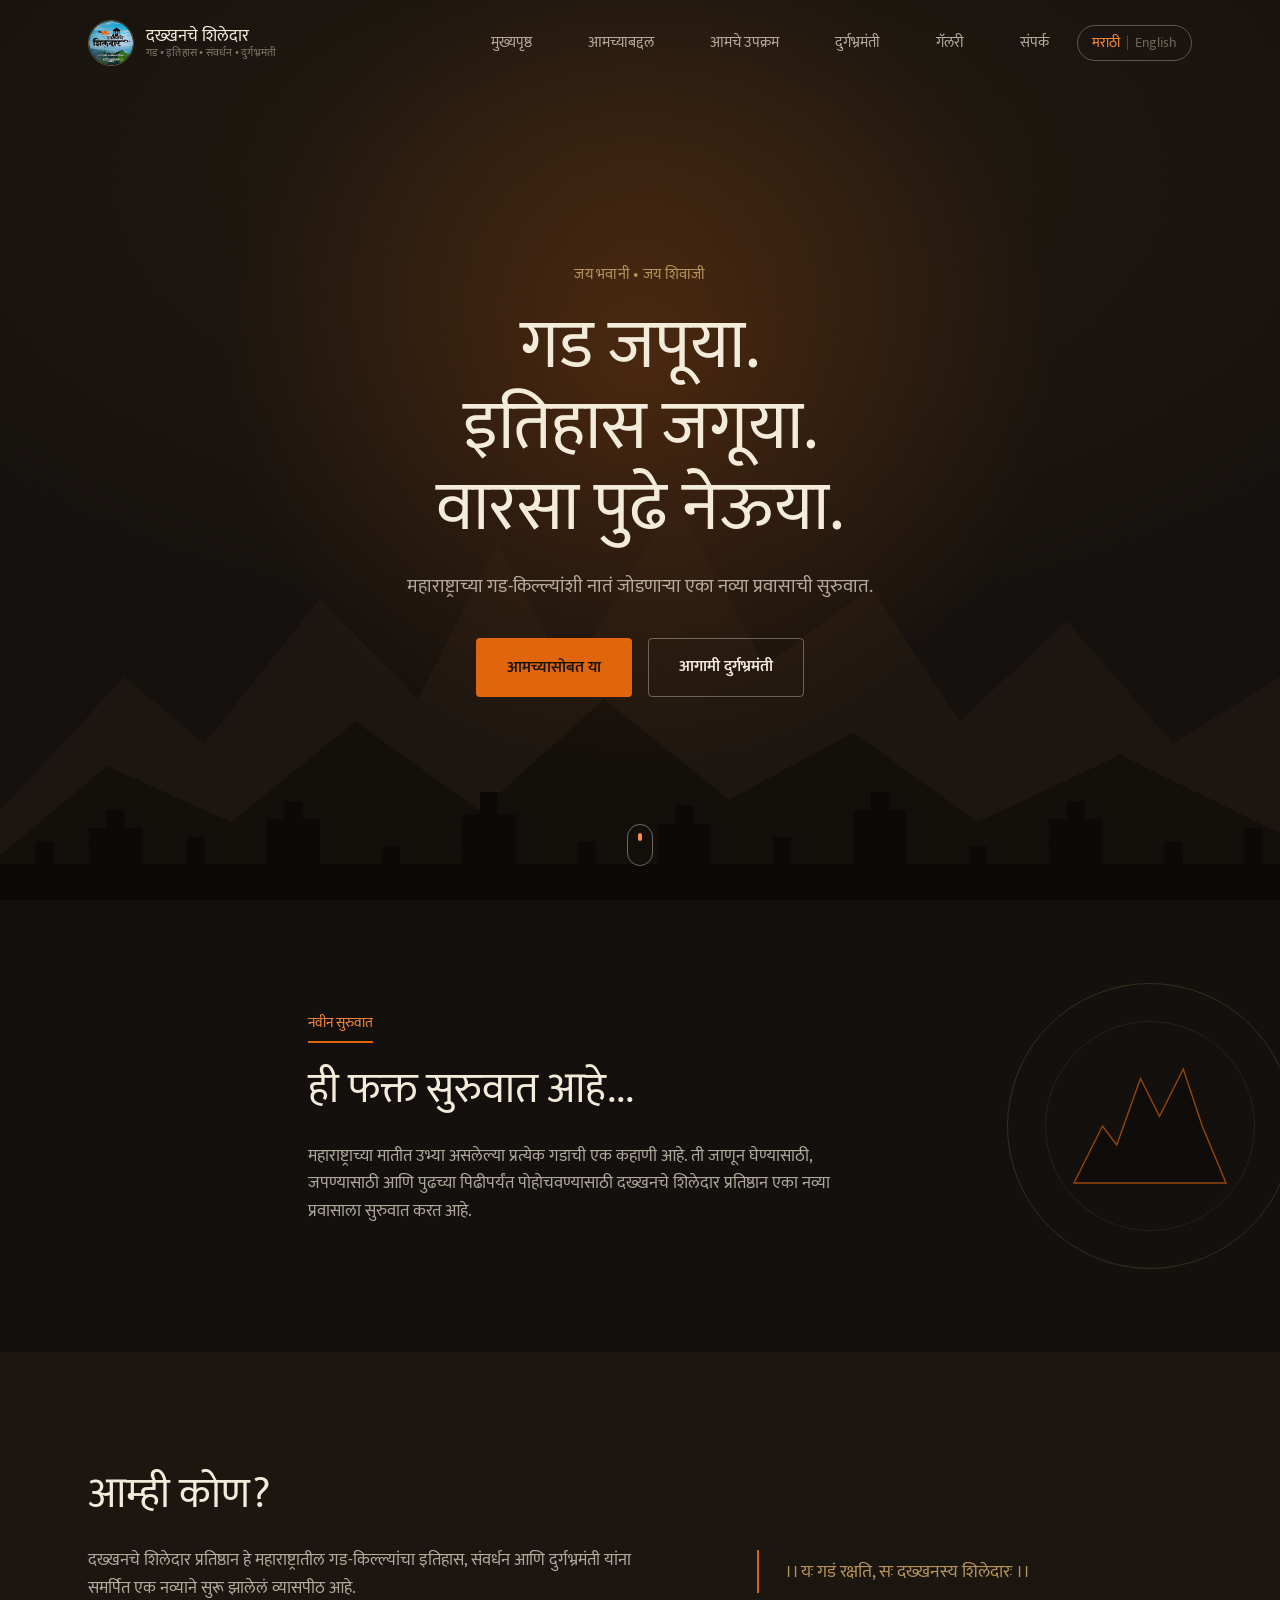
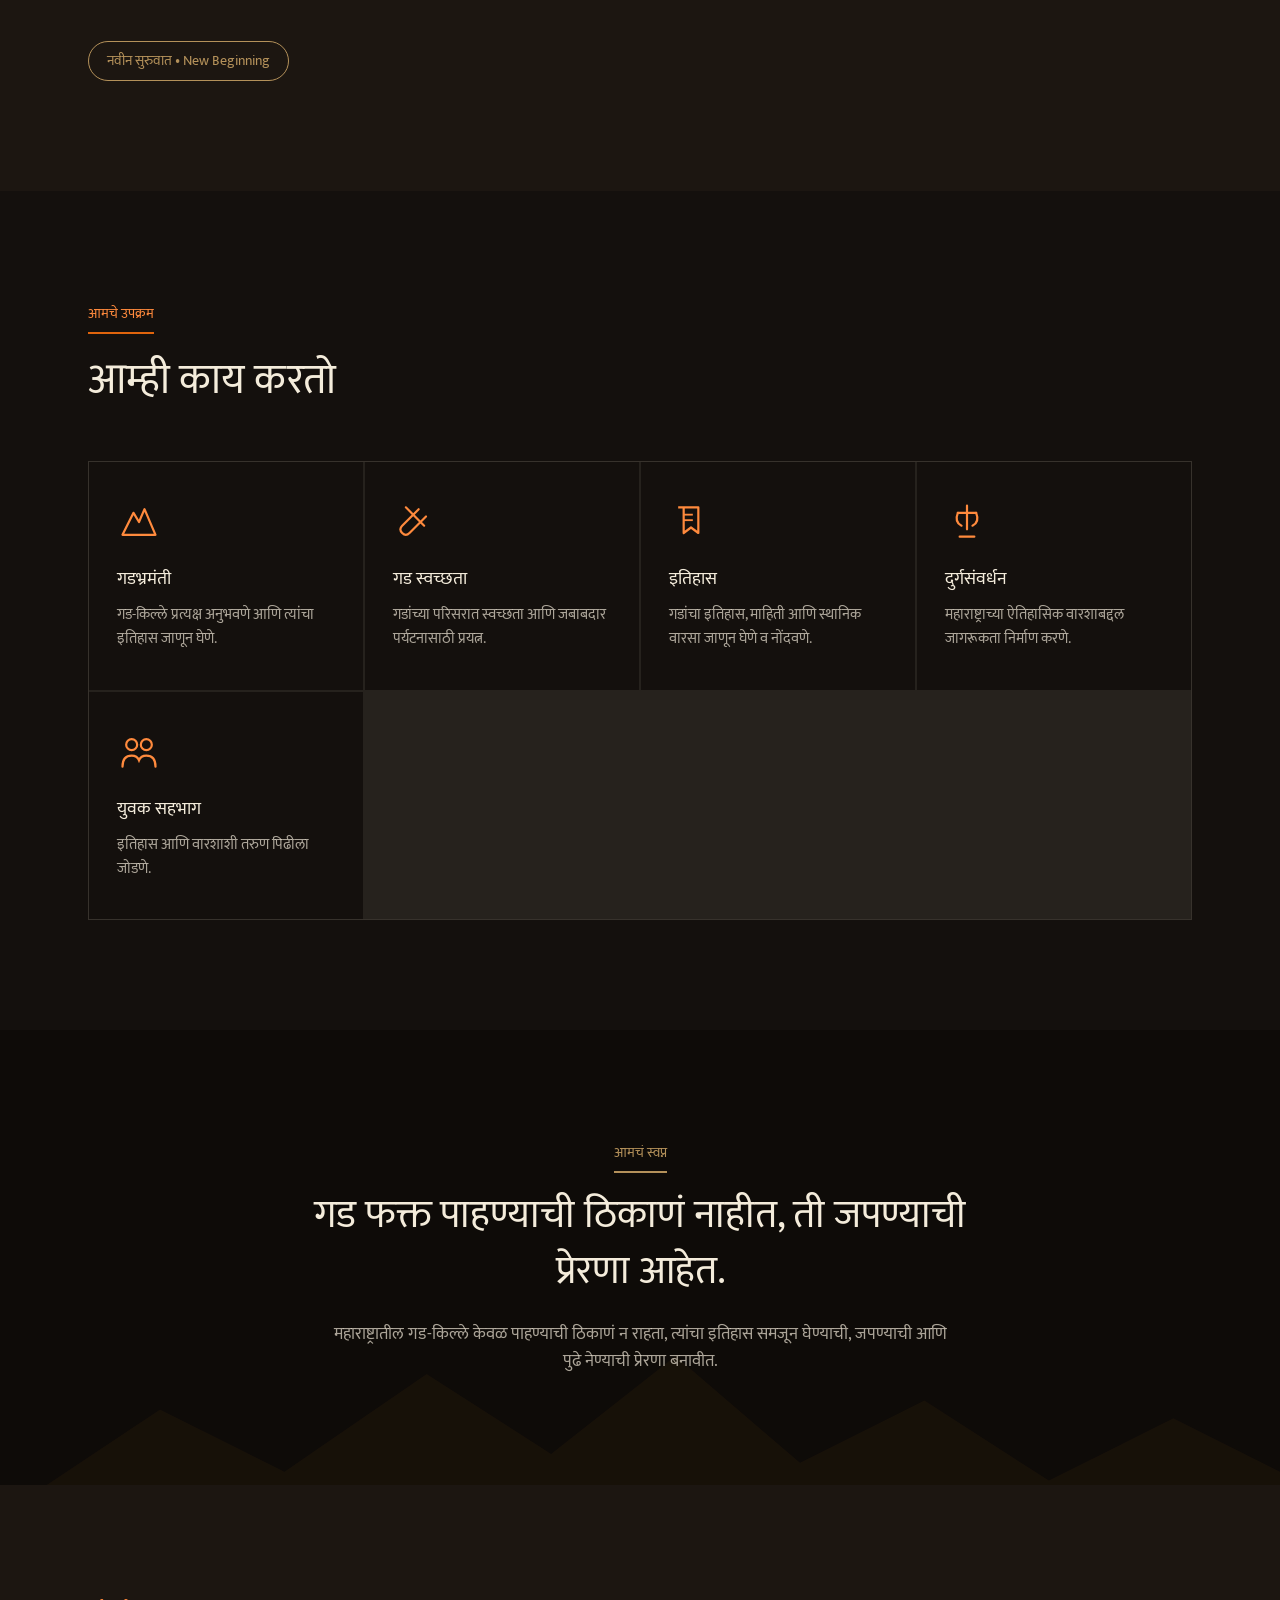
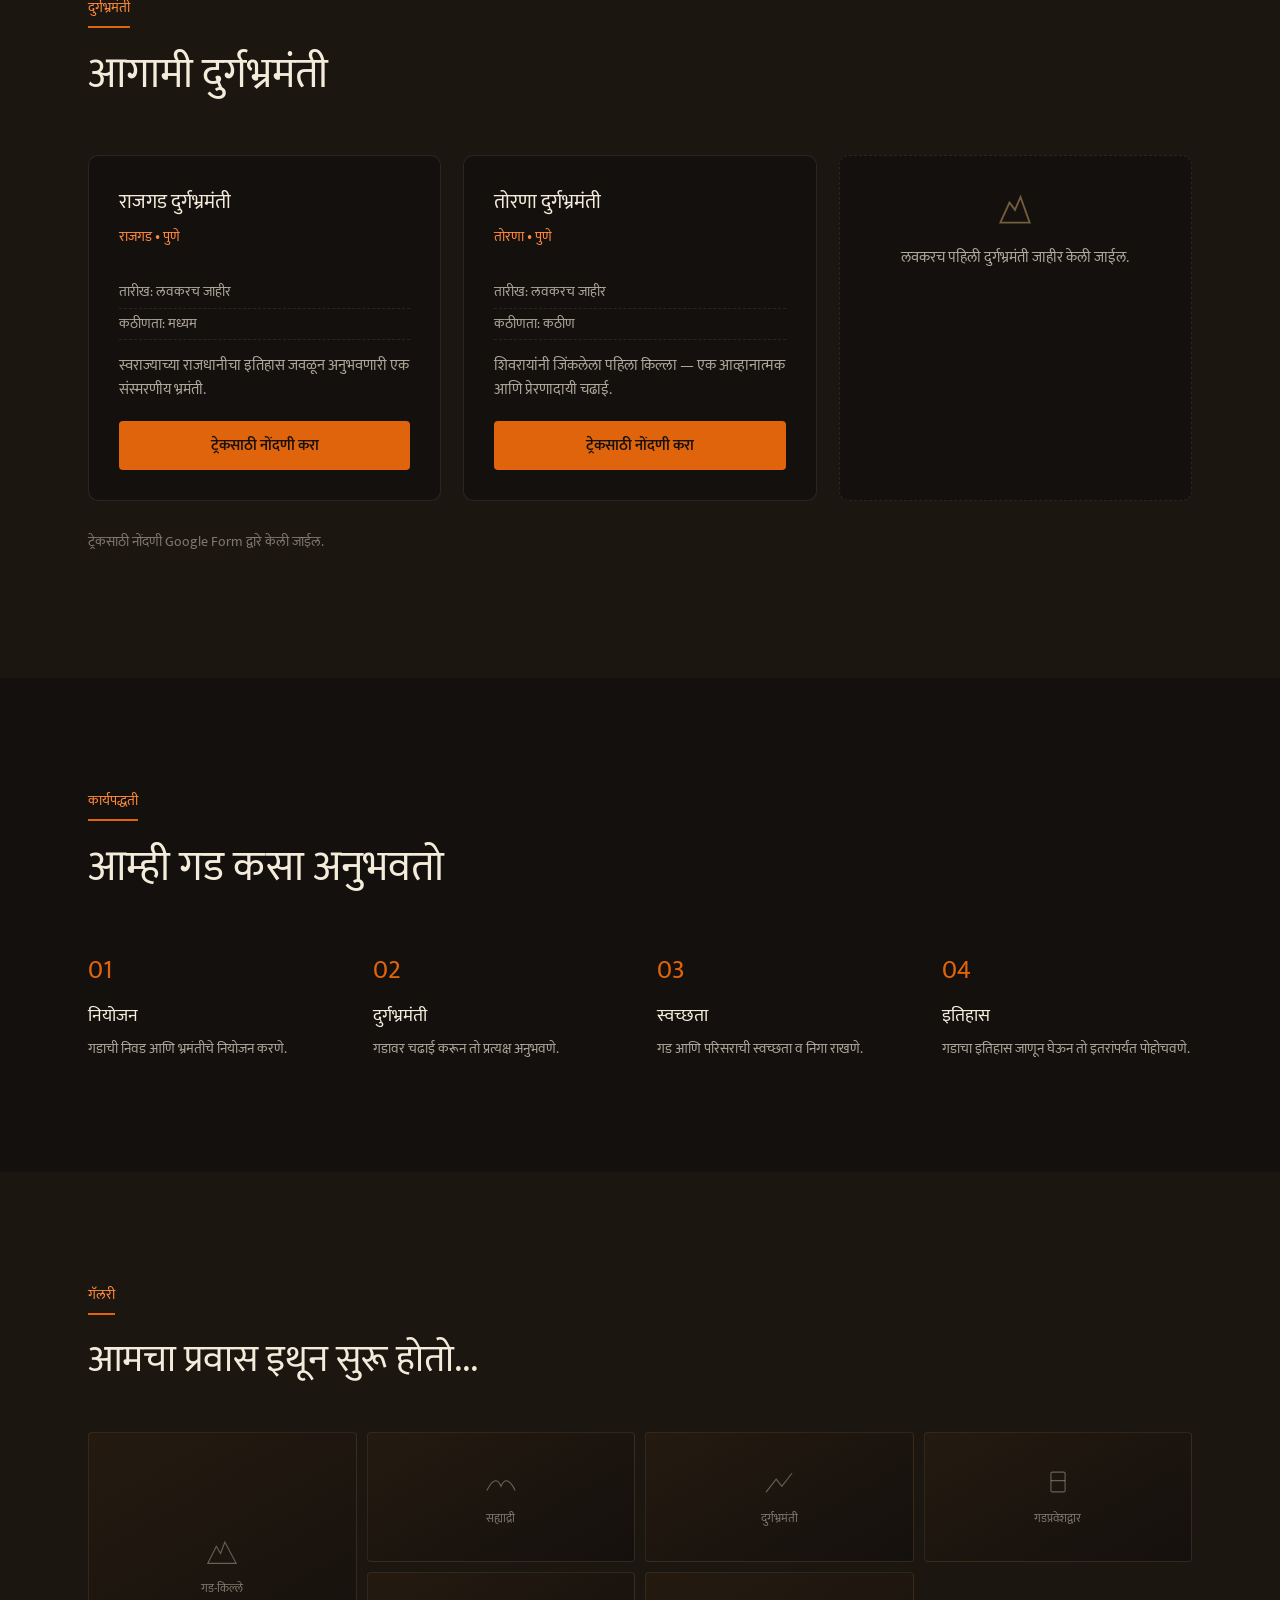
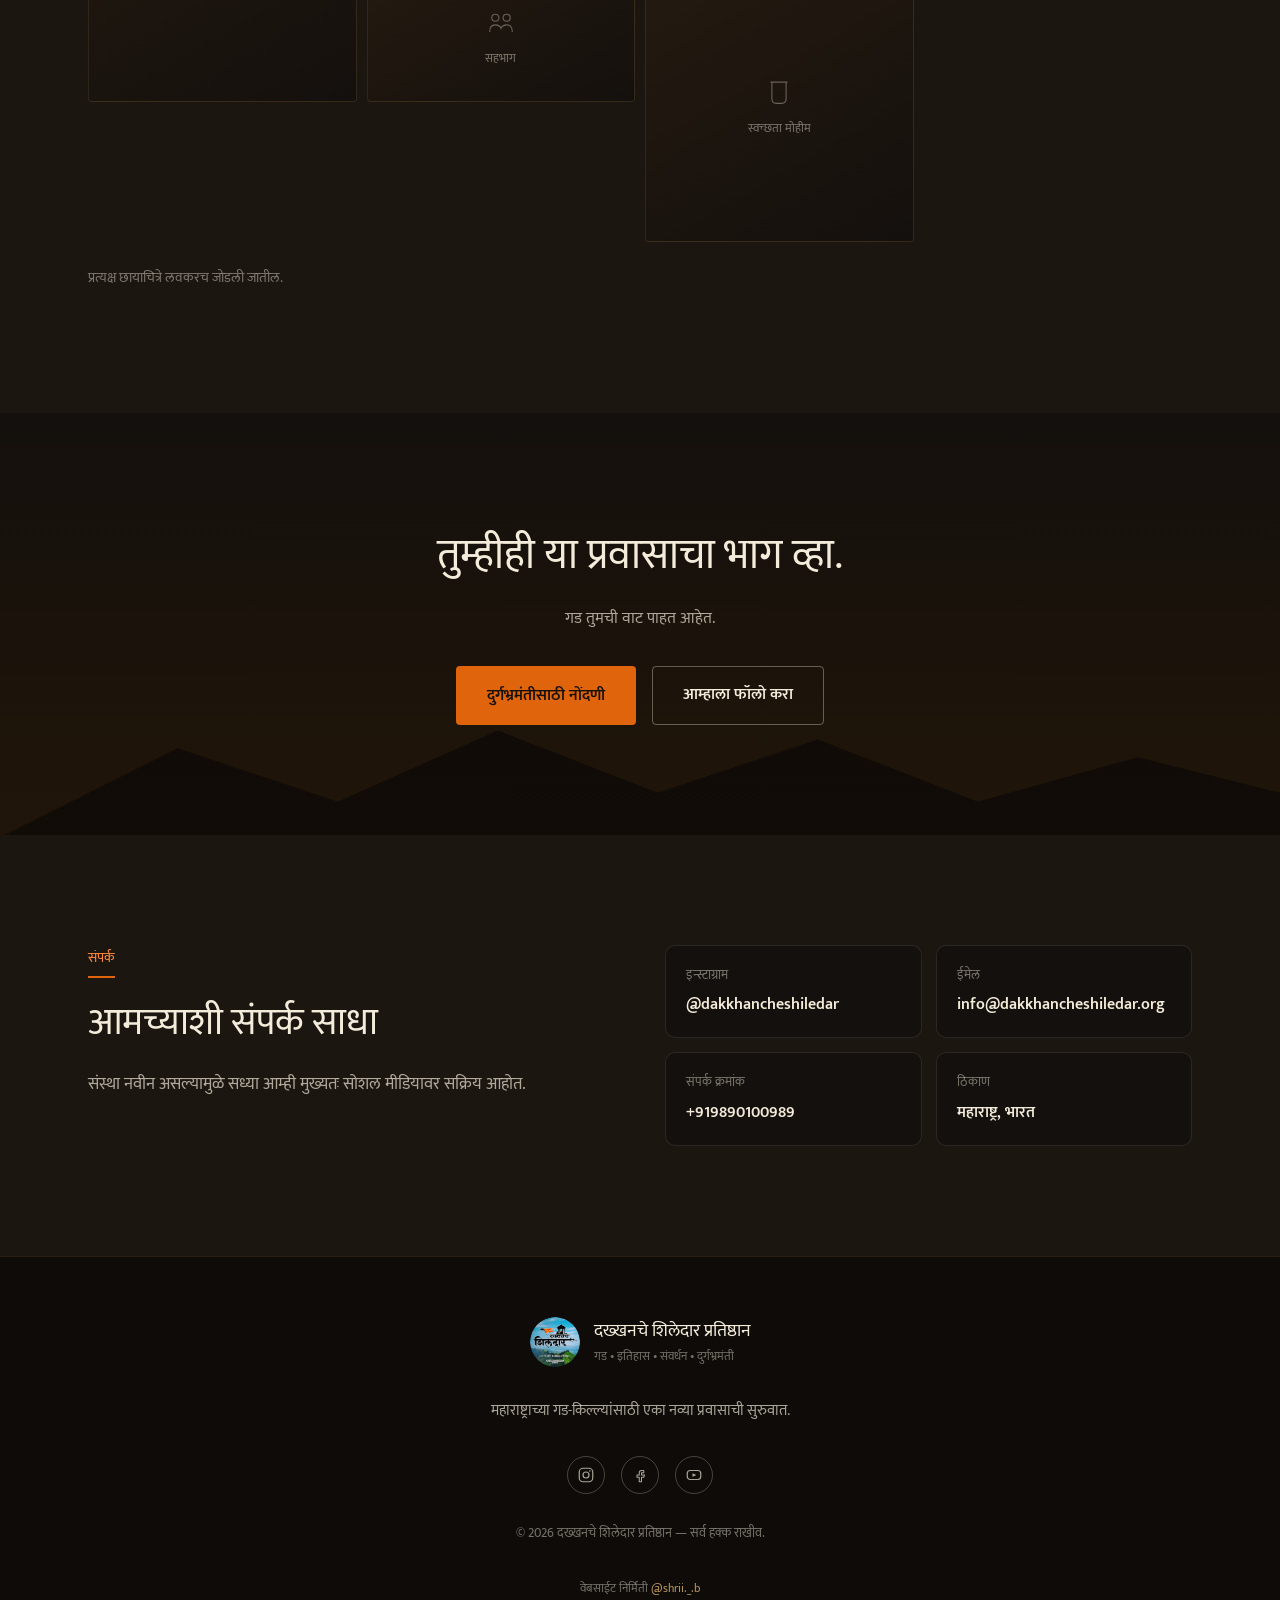
==== index.html @ ec23fc37 "Fix HTML structure and update heading tag" ====
<!DOCTYPE html>
<html lang="mr">
<head>
<meta charset="UTF-8">
<meta name="viewport" content="width=device-width, initial-scale=1.0">
<title>दख्खनचे शिलेदार प्रतिष्ठान | Dakkhanche Shiledar Pratishthaan</title>
<meta name="description" content="दख्खनचे शिलेदार प्रतिष्ठान — महाराष्ट्राच्या गड-किल्ल्यांचा इतिहास, संवर्धन आणि दुर्गभ्रमंतीसाठी काम करणारी नवी सुरुवात.">
<link rel="icon" href="assets/images/logo.jpg">
<link rel="preconnect" href="https://fonts.googleapis.com">
<link rel="preconnect" href="https://fonts.gstatic.com" crossorigin>
<link href="https://fonts.googleapis.com/css2?family=Mukta:wght@400;500;600;700;800&display=swap" rel="stylesheet">
<link rel="stylesheet" href="assets/css/style.css">
</head>
<body>

<!-- ================= NAVBAR ================= -->
<header class="navbar" id="navbar">
  <div class="navbar__inner">
    <a href="#top" class="brand">
      <img src="assets/images/logo.jpg" alt="दख्खनचे शिलेदार प्रतिष्ठान" class="brand__logo">
      <span class="brand__text">
        <span class="brand__name" data-mr="दख्खनचे शिलेदार" data-en="Dakkhanche Shiledar">दख्खनचे शिलेदार</span>
        <span class="brand__tag" data-mr="गड • इतिहास • संवर्धन • दुर्गभ्रमंती" data-en="Forts • History • Conservation • Trekking">गड • इतिहास • संवर्धन • दुर्गभ्रमंती</span>
      </span>
    </a>

    <nav class="nav-links" id="navLinks">
      <a href="#top" data-mr="मुख्यपृष्ठ" data-en="Home">मुख्यपृष्ठ</a>
      <a href="#who-we-are" data-mr="आमच्याबद्दल" data-en="About">आमच्याबद्दल</a>
      <a href="#what-we-do" data-mr="आमचे उपक्रम" data-en="Our Work">आमचे उपक्रम</a>
      <a href="#treks" data-mr="दुर्गभ्रमंती" data-en="Treks">दुर्गभ्रमंती</a>
      <a href="#gallery" data-mr="गॅलरी" data-en="Gallery">गॅलरी</a>
      <a href="#contact" data-mr="संपर्क" data-en="Contact">संपर्क</a>
      <button class="lang-switch" id="langSwitch" aria-label="Switch language">
        <span class="lang-opt is-active" data-lang="mr">मराठी</span>
        <span class="lang-sep">|</span>
        <span class="lang-opt" data-lang="en">English</span>
      </button>
    </nav>

    <button class="hamburger" id="hamburger" aria-label="Menu" aria-expanded="false">
      <span></span><span></span><span></span>
    </button>
  </div>
</header>

<!-- ================= HERO ================= -->
<section class="hero" id="top">
  <div class="hero__art" aria-hidden="true">
    <svg class="hero__mountains" viewBox="0 0 1440 500" preserveAspectRatio="none">
      <path d="M0,420 L140,300 L230,360 L360,230 L470,320 L560,180 L640,300 L760,140 L860,290 L980,220 L1080,340 L1200,250 L1320,360 L1440,300 L1440,500 L0,500 Z" fill="#1c150f"/>
      <path d="M0,460 L120,380 L260,430 L400,340 L540,420 L680,320 L820,410 L960,350 L1100,430 L1260,370 L1440,440 L1440,500 L0,500 Z" fill="#120e0a"/>
    </svg>
    <svg class="hero__fort" viewBox="0 0 1440 160" preserveAspectRatio="none">
      <path d="M0,160 L0,120 L40,120 L40,95 L60,95 L60,120 L100,120 L100,80 L120,80 L120,60 L140,60 L140,80 L160,80 L160,120 L210,120 L210,90 L230,90 L230,120 L300,120 L300,70 L320,70 L320,50 L340,50 L340,70 L360,70 L360,120 L430,120 L430,100 L450,100 L450,120 L520,120 L520,65 L540,65 L540,40 L560,40 L560,65 L580,65 L580,120 L650,120 L650,95 L670,95 L670,120 L740,120 L740,75 L760,75 L760,55 L780,55 L780,75 L800,75 L800,120 L870,120 L870,90 L890,90 L890,120 L960,120 L960,60 L980,60 L980,40 L1000,40 L1000,60 L1020,60 L1020,120 L1090,120 L1090,100 L1110,100 L1110,120 L1180,120 L1180,70 L1200,70 L1200,50 L1220,50 L1220,70 L1240,70 L1240,120 L1310,120 L1310,95 L1330,95 L1330,120 L1400,120 L1400,80 L1420,80 L1420,120 L1440,120 L1440,160 Z" fill="#0b0806"/>
    </svg>
  </div>

  <div class="hero__glow" aria-hidden="true"></div>

  <div class="hero__content">
    <p class="hero__jay" data-mr="जय भवानी • जय शिवाजी" data-en="Jai Bhavani • Jai Shivaji">जय भवानी • जय शिवाजी</p>
    <h1 class="hero__title" data-mr="गड जपूया.<br>इतिहास जगूया.<br>वारसा पुढे नेऊया." data-en="Preserve the forts.<br>Live the history.<br>Carry the legacy forward.">गड जपूया.<br>इतिहास जगूया.<br>वारसा पुढे नेऊया.</h1>
    <p class="hero__subtext" data-mr="महाराष्ट्राच्या गड-किल्ल्यांशी नातं जोडणाऱ्या एका नव्या प्रवासाची सुरुवात." data-en="Beginning a new journey to reconnect with Maharashtra's forts and heritage.">महाराष्ट्राच्या गड-किल्ल्यांशी नातं जोडणाऱ्या एका नव्या प्रवासाची सुरुवात.</p>

    <div class="hero__ctas">
      <button class="btn btn--primary" id="joinBtn" data-mr="आमच्यासोबत या" data-en="Join Us">आमच्यासोबत या</button>
      <a href="#treks" class="btn btn--ghost" data-mr="आगामी दुर्गभ्रमंती" data-en="Upcoming Treks">आगामी दुर्गभ्रमंती</a>
    </div>
  </div>

  <a href="#new-beginning" class="scroll-cue" aria-label="Scroll down">
    <span></span>
  </a>
</section>

<!-- ================= NEW BEGINNING ================= -->
<section class="section beginning" id="new-beginning">
  <div class="beginning__art" aria-hidden="true">
    <svg viewBox="0 0 400 400" width="100%" height="100%">
      <circle cx="200" cy="200" r="150" fill="none" stroke="#B4915A" stroke-width="1" opacity="0.35"/>
      <circle cx="200" cy="200" r="110" fill="none" stroke="#B4915A" stroke-width="1" opacity="0.2"/>
      <path d="M120,260 L150,200 L165,220 L190,150 L210,190 L235,140 L255,200 L280,260 Z" fill="#0f0b08" stroke="#E1650C" stroke-width="1.5" opacity="0.9"/>
    </svg>
  </div>
  <div class="section__inner beginning__grid">
    <div>
      <p class="eyebrow" data-mr="नवीन सुरुवात" data-en="New Beginning">नवीन सुरुवात</p>
      <h2 data-mr="ही फक्त सुरुवात आहे..." data-en="This is only the beginning...">ही फक्त सुरुवात आहे...</h2>
      <p class="lead" data-mr="महाराष्ट्राच्या मातीत उभ्या असलेल्या प्रत्येक गडाची एक कहाणी आहे. ती जाणून घेण्यासाठी, जपण्यासाठी आणि पुढच्या पिढीपर्यंत पोहोचवण्यासाठी दख्खनचे शिलेदार प्रतिष्ठान एका नव्या प्रवासाला सुरुवात करत आहे." data-en="Every fort standing in Maharashtra carries a story. Dakkhanche Shiledar Pratishthaan is beginning a new journey to discover, preserve and carry those stories to the next generation.">महाराष्ट्राच्या मातीत उभ्या असलेल्या प्रत्येक गडाची एक कहाणी आहे. ती जाणून घेण्यासाठी, जपण्यासाठी आणि पुढच्या पिढीपर्यंत पोहोचवण्यासाठी दख्खनचे शिलेदार प्रतिष्ठान एका नव्या प्रवासाला सुरुवात करत आहे.</p>
    </div>
  </div>
</section>

<!-- ================= WHO WE ARE ================= -->
<section class="section who" id="who-we-are">
  <div class="section__inner who__grid">
    <div class="who__text">
      <h2 data-mr="आम्ही कोण?" data-en="Who We Are">आम्ही कोण?</h2>
      <p class="lead" data-mr="दख्खनचे शिलेदार प्रतिष्ठान हे महाराष्ट्रातील गड-किल्ल्यांचा इतिहास, संवर्धन आणि दुर्गभ्रमंती यांना समर्पित एक नव्याने सुरू झालेलं व्यासपीठ आहे." data-en="Dakkhanche Shiledar Pratishthaan is a newly started platform dedicated to the history, conservation and exploration of Maharashtra's forts.">दख्खनचे शिलेदार प्रतिष्ठान हे महाराष्ट्रातील गड-किल्ल्यांचा इतिहास, संवर्धन आणि दुर्गभ्रमंती यांना समर्पित एक नव्याने सुरू झालेलं व्यासपीठ आहे.</p>
      <span class="badge" data-mr="नवीन सुरुवात • New Beginning" data-en="New Beginning">नवीन सुरुवात • New Beginning</span>
    </div>
    <div class="who__quote">
      <p data-mr="।। यः गडं रक्षति, सः दख्खनस्य शिलेदारः ।।" data-en="Whoever protects the fort, is the Shiledar of the Dakkhan.">।। यः गडं रक्षति, सः दख्खनस्य शिलेदारः ।।</p>
    </div>
  </div>
</section>

<!-- ================= WHAT WE DO ================= -->
<section class="section work" id="what-we-do">
  <div class="section__inner">
    <p class="eyebrow" data-mr="आमचे उपक्रम" data-en="What We Do">आमचे उपक्रम</p>
    <h2 data-mr="आम्ही काय करतो" data-en="What we do">आम्ही काय करतो</h2>

    <div class="cards">
      <div class="card">
        <span class="card__icon">
          <svg viewBox="0 0 48 48"><path d="M6 38 L18 14 L24 24 L30 10 L42 38 Z" fill="none" stroke="currentColor" stroke-width="2.4" stroke-linejoin="round"/></svg>
        </span>
        <h3 data-mr="गडभ्रमंती" data-en="Fort Treks">गडभ्रमंती</h3>
        <p data-mr="गड-किल्ले प्रत्यक्ष अनुभवणे आणि त्यांचा इतिहास जाणून घेणे." data-en="Experiencing forts firsthand and learning their history.">गड-किल्ले प्रत्यक्ष अनुभवणे आणि त्यांचा इतिहास जाणून घेणे.</p>
      </div>

      <div class="card">
        <span class="card__icon">
          <svg viewBox="0 0 48 48"><path d="M14 8 L34 28 M28 10 L10 28 Q6 32 10 36 Q14 40 18 36 L36 18" fill="none" stroke="currentColor" stroke-width="2.4" stroke-linecap="round"/></svg>
        </span>
        <h3 data-mr="गड स्वच्छता" data-en="Fort Clean-ups">गड स्वच्छता</h3>
        <p data-mr="गडांच्या परिसरात स्वच्छता आणि जबाबदार पर्यटनासाठी प्रयत्न." data-en="Working towards clean forts and responsible tourism.">गडांच्या परिसरात स्वच्छता आणि जबाबदार पर्यटनासाठी प्रयत्न.</p>
      </div>

      <div class="card">
        <span class="card__icon">
          <svg viewBox="0 0 48 48"><path d="M10 8 H32 V36 L24 30 L16 36 V8" fill="none" stroke="currentColor" stroke-width="2.4" stroke-linejoin="round"/><line x1="16" y1="16" x2="26" y2="16" stroke="currentColor" stroke-width="2"/><line x1="16" y1="22" x2="26" y2="22" stroke="currentColor" stroke-width="2"/></svg>
        </span>
        <h3 data-mr="इतिहास" data-en="History">इतिहास</h3>
        <p data-mr="गडांचा इतिहास, माहिती आणि स्थानिक वारसा जाणून घेणे व नोंदवणे." data-en="Learning and documenting fort history and local heritage.">गडांचा इतिहास, माहिती आणि स्थानिक वारसा जाणून घेणे व नोंदवणे.</p>
      </div>

      <div class="card">
        <span class="card__icon">
          <svg viewBox="0 0 48 48"><path d="M24 6 L24 32 M14 14 L34 14" fill="none" stroke="currentColor" stroke-width="2.4" stroke-linecap="round"/><path d="M14 14 Q10 24 18 28 M34 14 Q38 24 30 28" fill="none" stroke="currentColor" stroke-width="2.4" stroke-linecap="round"/><line x1="16" y1="40" x2="32" y2="40" stroke="currentColor" stroke-width="2.4" stroke-linecap="round"/></svg>
        </span>
        <h3 data-mr="दुर्गसंवर्धन" data-en="Fort Conservation">दुर्गसंवर्धन</h3>
        <p data-mr="महाराष्ट्राच्या ऐतिहासिक वारशाबद्दल जागरूकता निर्माण करणे." data-en="Creating awareness about Maharashtra's historical heritage.">महाराष्ट्राच्या ऐतिहासिक वारशाबद्दल जागरूकता निर्माण करणे.</p>
      </div>

      <div class="card">
        <span class="card__icon">
          <svg viewBox="0 0 48 48"><circle cx="16" cy="16" r="6" fill="none" stroke="currentColor" stroke-width="2.4"/><circle cx="32" cy="16" r="6" fill="none" stroke="currentColor" stroke-width="2.4"/><path d="M6 40 Q6 28 16 28 Q22 28 24 33 Q26 28 32 28 Q42 28 42 40" fill="none" stroke="currentColor" stroke-width="2.4" stroke-linecap="round"/></svg>
        </span>
        <h3 data-mr="युवक सहभाग" data-en="Youth Participation">युवक सहभाग</h3>
        <p data-mr="इतिहास आणि वारशाशी तरुण पिढीला जोडणे." data-en="Connecting the younger generation with history and heritage.">इतिहास आणि वारशाशी तरुण पिढीला जोडणे.</p>
      </div>
    </div>
  </div>
</section>

<!-- ================= VISION ================= -->
<section class="section vision">
  <div class="vision__art" aria-hidden="true">
    <svg viewBox="0 0 1440 300" preserveAspectRatio="none">
      <path d="M0,260 L180,140 L320,210 L480,100 L620,190 L760,80 L900,200 L1040,130 L1180,220 L1320,150 L1440,210 L1440,300 L0,300 Z" fill="#191209"/>
    </svg>
  </div>
  <div class="section__inner">
    <p class="eyebrow eyebrow--light" data-mr="आमचं स्वप्न" data-en="Our Vision">आमचं स्वप्न</p>
    <h2 class="vision__title" data-mr="गड फक्त पाहण्याची ठिकाणं नाहीत, ती जपण्याची प्रेरणा आहेत." data-en="Forts are not just places to see — they are a reason to preserve.">गड फक्त पाहण्याची ठिकाणं नाहीत, ती जपण्याची प्रेरणा आहेत.</h2>
    <p class="vision__text" data-mr="महाराष्ट्रातील गड-किल्ले केवळ पाहण्याची ठिकाणं न राहता, त्यांचा इतिहास समजून घेण्याची, जपण्याची आणि पुढे नेण्याची प्रेरणा बनावीत." data-en="Our vision is to make Maharashtra's forts more than destinations — places where people discover history, understand heritage and feel inspired to preserve it.">महाराष्ट्रातील गड-किल्ले केवळ पाहण्याची ठिकाणं न राहता, त्यांचा इतिहास समजून घेण्याची, जपण्याची आणि पुढे नेण्याची प्रेरणा बनावीत.</p>
  </div>
</section>

<!-- ================= UPCOMING TREKS ================= -->
<section class="section treks" id="treks">
  <div class="section__inner">
    <p class="eyebrow" data-mr="दुर्गभ्रमंती" data-en="Treks">दुर्गभ्रमंती</p>
    <h2 data-mr="आगामी दुर्गभ्रमंती" data-en="Upcoming Treks">आगामी दुर्गभ्रमंती</h2>

    <div class="trek-cards">
      <div class="trek-card">
        <div class="trek-card__top">
          <h3 data-mr="राजगड दुर्गभ्रमंती" data-en="Rajgad Trek">राजगड दुर्गभ्रमंती</h3>
          <span class="trek-card__place" data-mr="राजगड • पुणे" data-en="Rajgad • Pune">राजगड • पुणे</span>
        </div>
        <ul class="trek-card__meta">
          <li><span data-mr="तारीख" data-en="Date">तारीख</span>: <span data-mr="लवकरच जाहीर" data-en="To be announced">लवकरच जाहीर</span></li>
          <li><span data-mr="कठीणता" data-en="Difficulty">कठीणता</span>: <span data-mr="मध्यम" data-en="Moderate">मध्यम</span></li>
        </ul>
        <p data-mr="स्वराज्याच्या राजधानीचा इतिहास जवळून अनुभवणारी एक संस्मरणीय भ्रमंती." data-en="A memorable trek to experience the history of Swarajya's first capital up close.">स्वराज्याच्या राजधानीचा इतिहास जवळून अनुभवणारी एक संस्मरणीय भ्रमंती.</p>
        <button class="btn btn--primary btn--small trek-register" data-mr="ट्रेकसाठी नोंदणी करा" data-en="Register for Trek">ट्रेकसाठी नोंदणी करा</button>
      </div>

      <div class="trek-card">
        <div class="trek-card__top">
          <h3 data-mr="तोरणा दुर्गभ्रमंती" data-en="Torna Trek">तोरणा दुर्गभ्रमंती</h3>
          <span class="trek-card__place" data-mr="तोरणा • पुणे" data-en="Torna • Pune">तोरणा • पुणे</span>
        </div>
        <ul class="trek-card__meta">
          <li><span data-mr="तारीख" data-en="Date">तारीख</span>: <span data-mr="लवकरच जाहीर" data-en="To be announced">लवकरच जाहीर</span></li>
          <li><span data-mr="कठीणता" data-en="Difficulty">कठीणता</span>: <span data-mr="कठीण" data-en="Challenging">कठीण</span></li>
        </ul>
        <p data-mr="शिवरायांनी जिंकलेला पहिला किल्ला — एक आव्हानात्मक आणि प्रेरणादायी चढाई." data-en="The first fort won by Shivaji Maharaj — a challenging and inspiring climb.">शिवरायांनी जिंकलेला पहिला किल्ला — एक आव्हानात्मक आणि प्रेरणादायी चढाई.</p>
        <button class="btn btn--primary btn--small trek-register" data-mr="ट्रेकसाठी नोंदणी करा" data-en="Register for Trek">ट्रेकसाठी नोंदणी करा</button>
      </div>

      <div class="trek-card trek-card--empty">
        <div class="trek-card__empty-icon">
          <svg viewBox="0 0 48 48"><path d="M8 40 L18 18 L24 26 L30 12 L40 40 Z" fill="none" stroke="currentColor" stroke-width="2" opacity="0.6"/></svg>
        </div>
        <p data-mr="लवकरच पहिली दुर्गभ्रमंती जाहीर केली जाईल." data-en="Our first trek will be announced soon.">लवकरच पहिली दुर्गभ्रमंती जाहीर केली जाईल.</p>
      </div>
    </div>

    <p class="treks__note" data-mr="ट्रेकसाठी नोंदणी Google Form द्वारे केली जाईल." data-en="Trek registrations will be completed through Google Forms.">ट्रेकसाठी नोंदणी Google Form द्वारे केली जाईल.</p>
  </div>
</section>

<!-- ================= HOW WE TREK ================= -->
<section class="section how">
  <div class="section__inner">
    <p class="eyebrow" data-mr="कार्यपद्धती" data-en="Our Process">कार्यपद्धती</p>
    <h2 data-mr="आम्ही गड कसा अनुभवतो" data-en="How we trek">आम्ही गड कसा अनुभवतो</h2>

    <div class="steps">
      <div class="step">
        <span class="step__num">01</span>
        <h3 data-mr="नियोजन" data-en="Plan">नियोजन</h3>
        <p data-mr="गडाची निवड आणि भ्रमंतीचे नियोजन करणे." data-en="Choosing the fort and planning the trek.">गडाची निवड आणि भ्रमंतीचे नियोजन करणे.</p>
      </div>
      <div class="step">
        <span class="step__num">02</span>
        <h3 data-mr="दुर्गभ्रमंती" data-en="Trek">दुर्गभ्रमंती</h3>
        <p data-mr="गडावर चढाई करून तो प्रत्यक्ष अनुभवणे." data-en="Trekking up the fort and experiencing it firsthand.">गडावर चढाई करून तो प्रत्यक्ष अनुभवणे.</p>
      </div>
      <div class="step">
        <span class="step__num">03</span>
        <h3 data-mr="स्वच्छता" data-en="Clean">स्वच्छता</h3>
        <p data-mr="गड आणि परिसराची स्वच्छता व निगा राखणे." data-en="Cleaning and caring for the fort and its surroundings.">गड आणि परिसराची स्वच्छता व निगा राखणे.</p>
      </div>
      <div class="step">
        <span class="step__num">04</span>
        <h3 data-mr="इतिहास" data-en="Share">इतिहास</h3>
        <p data-mr="गडाचा इतिहास जाणून घेऊन तो इतरांपर्यंत पोहोचवणे." data-en="Learning the fort's history and sharing it with others.">गडाचा इतिहास जाणून घेऊन तो इतरांपर्यंत पोहोचवणे.</p>
      </div>
    </div>
  </div>
</section>

<!-- ================= GALLERY ================= -->
<section class="section gallery" id="gallery">
  <div class="section__inner">
    <p class="eyebrow" data-mr="गॅलरी" data-en="Gallery">गॅलरी</p>
    <h2 data-mr="आमचा प्रवास इथून सुरू होतो..." data-en="Our journey begins here...">आमचा प्रवास इथून सुरू होतो...</h2>

    <div class="gallery__grid">
      <div class="gallery__item gallery__item--tall">
        <svg viewBox="0 0 48 48"><path d="M4 40 L16 16 L22 26 L28 10 L44 40 Z" fill="none" stroke="currentColor" stroke-width="1.6"/></svg>
        <span data-mr="गड-किल्ले" data-en="Forts">गड-किल्ले</span>
      </div>
      <div class="gallery__item">
        <svg viewBox="0 0 48 48"><path d="M4 36 Q16 12 24 30 Q32 12 44 36" fill="none" stroke="currentColor" stroke-width="1.6"/></svg>
        <span data-mr="सह्याद्री" data-en="Sahyadri">सह्याद्री</span>
      </div>
      <div class="gallery__item">
        <svg viewBox="0 0 48 48"><path d="M6 38 L20 20 L28 30 L42 12" fill="none" stroke="currentColor" stroke-width="1.6" stroke-linecap="round"/></svg>
        <span data-mr="दुर्गभ्रमंती" data-en="Trekking">दुर्गभ्रमंती</span>
      </div>
      <div class="gallery__item">
        <svg viewBox="0 0 48 48"><rect x="14" y="10" width="20" height="28" rx="2" fill="none" stroke="currentColor" stroke-width="1.6"/><path d="M14 22 H34" stroke="currentColor" stroke-width="1.6"/></svg>
        <span data-mr="गडप्रवेशद्वार" data-en="Fort Entrance">गडप्रवेशद्वार</span>
      </div>
      <div class="gallery__item">
        <svg viewBox="0 0 48 48"><circle cx="16" cy="18" r="5" fill="none" stroke="currentColor" stroke-width="1.6"/><circle cx="32" cy="18" r="5" fill="none" stroke="currentColor" stroke-width="1.6"/><path d="M8 38 Q8 28 16 28 Q22 28 24 33 Q26 28 32 28 Q40 28 40 38" fill="none" stroke="currentColor" stroke-width="1.6"/></svg>
        <span data-mr="सहभाग" data-en="Team">सहभाग</span>
      </div>
      <div class="gallery__item gallery__item--tall">
        <svg viewBox="0 0 48 48"><path d="M12 10 L36 10 M14 10 L14 34 Q14 40 20 40 L28 40 Q34 40 34 34 L34 10" fill="none" stroke="currentColor" stroke-width="1.6"/></svg>
        <span data-mr="स्वच्छता मोहीम" data-en="Clean-up Drive">स्वच्छता मोहीम</span>
      </div>
    </div>
    <p class="gallery__note" data-mr="प्रत्यक्ष छायाचित्रे लवकरच जोडली जातील." data-en="Real photographs will be added soon.">प्रत्यक्ष छायाचित्रे लवकरच जोडली जातील.</p>
  </div>
</section>

<!-- ================= JOIN CTA ================= -->
<section class="section join">
  <div class="join__art" aria-hidden="true">
    <svg viewBox="0 0 1440 200" preserveAspectRatio="none">
      <path d="M0,160 L200,60 L380,120 L560,40 L740,110 L920,50 L1100,120 L1280,70 L1440,110 L1440,200 L0,200 Z" fill="#0e0a07"/>
    </svg>
  </div>
  <div class="section__inner join__inner">
    <h2 data-mr="तुम्हीही या प्रवासाचा भाग व्हा." data-en="Be a part of the journey.">तुम्हीही या प्रवासाचा भाग व्हा.</h2>
    <p data-mr="गड तुमची वाट पाहत आहेत." data-en="The forts are waiting for you.">गड तुमची वाट पाहत आहेत.</p>
    <div class="join__ctas">
      <button class="btn btn--primary trek-register" data-mr="दुर्गभ्रमंतीसाठी नोंदणी" data-en="Register for a Trek">दुर्गभ्रमंतीसाठी नोंदणी</button>
      <a href="https://www.instagram.com/dakkhancheshiledar" target="_blank" rel="noopener" class="btn btn--ghost" data-mr="आम्हाला फॉलो करा" data-en="Follow Us">आम्हाला फॉलो करा</a>
    </div>
  </div>
</section>

<!-- ================= CONTACT ================= -->
<section class="section contact" id="contact">
  <div class="section__inner contact__grid">
    <div>
      <p class="eyebrow" data-mr="संपर्क" data-en="Contact">संपर्क</p>
      <h2 data-mr="आमच्याशी संपर्क साधा" data-en="Get in Touch">आमच्याशी संपर्क साधा</h2>
      <p class="lead" data-mr="संस्था नवीन असल्यामुळे सध्या आम्ही मुख्यतः सोशल मीडियावर सक्रिय आहोत." data-en="As we are a newly formed organisation, we are currently most active on social media.">संस्था नवीन असल्यामुळे सध्या आम्ही मुख्यतः सोशल मीडियावर सक्रिय आहोत.</p>
    </div>
    <div class="contact__cards">
      <a href="https://www.instagram.com/dakkhancheshiledar" target="_blank" rel="noopener" class="contact__card">
        <span data-mr="इन्स्टाग्राम" data-en="Instagram">इन्स्टाग्राम</span>
        <strong>@dakkhancheshiledar</strong>
      </a>
      <div class="contact__card">
        <span data-mr="ईमेल" data-en="Email">ईमेल</span>
        <strong>info@dakkhancheshiledar.org</strong>
      </div>
      <div class="contact__card">
        <span data-mr="संपर्क क्रमांक" data-en="Phone">संपर्क क्रमांक</span>
        <strong>+919890100989</strong>
      </div>
      <div class="contact__card">
        <span data-mr="ठिकाण" data-en="Location">ठिकाण</span>
        <strong data-mr="महाराष्ट्र, भारत" data-en="Maharashtra, India">महाराष्ट्र, भारत</strong>
      </div>
    </div>
  </div>
</section>

<!-- ================= FOOTER ================= -->
<footer class="footer">
  <div class="section__inner footer__grid">
    <div class="footer__brand">
      <img src="assets/images/logo.jpg" alt="दख्खनचे शिलेदार प्रतिष्ठान" class="footer__logo">
      <div>
        <p class="footer__name">दख्खनचे शिलेदार प्रतिष्ठान</p>
        <p class="footer__tag" data-mr="गड • इतिहास • संवर्धन • दुर्गभ्रमंती" data-en="Forts • History • Conservation • Trekking">गड • इतिहास • संवर्धन • दुर्गभ्रमंती</p>
      </div>
    </div>

    <p class="footer__line" data-mr="महाराष्ट्राच्या गड-किल्ल्यांसाठी एका नव्या प्रवासाची सुरुवात." data-en="A new journey dedicated to Maharashtra's forts and heritage.">महाराष्ट्राच्या गड-किल्ल्यांसाठी एका नव्या प्रवासाची सुरुवात.</p>

    <div class="footer__social">
      <a href="https://www.instagram.com/dakkhancheshiledar" target="_blank" rel="noopener" aria-label="Instagram">
        <svg viewBox="0 0 24 24"><rect x="3" y="3" width="18" height="18" rx="5" fill="none" stroke="currentColor" stroke-width="1.6"/><circle cx="12" cy="12" r="4" fill="none" stroke="currentColor" stroke-width="1.6"/><circle cx="17.2" cy="6.8" r="1" fill="currentColor"/></svg>
      </a>
      <a href="#" target="_blank" rel="noopener" aria-label="Facebook">
        <svg viewBox="0 0 24 24"><path d="M14 9 H17 V6 H14 Q11 6 11 9 V12 H8 V15 H11 V21 H14 V15 H17 L18 12 H14 Z" fill="none" stroke="currentColor" stroke-width="1.4" stroke-linejoin="round"/></svg>
      </a>
      <a href="#" target="_blank" rel="noopener" aria-label="YouTube">
        <svg viewBox="0 0 24 24"><rect x="3" y="6" width="18" height="12" rx="4" fill="none" stroke="currentColor" stroke-width="1.6"/><path d="M10 9.5 L15 12 L10 14.5 Z" fill="currentColor"/></svg>
      </a>
    </div>

    <p class="footer__copy">© <span id="year">2026</span> दख्खनचे शिलेदार प्रतिष्ठान — <span data-mr="सर्व हक्क राखीव." data-en="All rights reserved.">सर्व हक्क राखीव.</span></p>
    <p class="footer__credit">
      <span data-mr="वेबसाईट निर्मिती" data-en="Website built by">वेबसाईट निर्मिती</span>
      <a href="https://www.instagram.com/shrii._.b" target="_blank" rel="noopener">@shrii._.b</a>
    </p>
  </div>
</footer>

<script src="assets/js/script.js"></script>
</body>
</html>
---- assets/css/style.css ----
/* =========================================================
   दख्खनचे शिलेदार प्रतिष्ठान — style.css
   Design tokens: warm charcoal, bhagwa saffron, antique gold
   ========================================================= */

:root{
  --black:      #14100d;
  --black-2:    #1c1611;
  --black-3:    #0e0b08;
  --cream:      #f4ecdb;
  --cream-dim:  rgba(244,236,219,0.68);
  --cream-dim2: rgba(244,236,219,0.45);
  --saffron:    #e0640c;
  --saffron-2:  #ff8a3d;
  --brown:      #4a3423;
  --gold:       #b4915a;

  --font-display: "Yatra One", "Mukta", serif;
  --font-body: "Mukta", "Yatra One", sans-serif;

  --container: 1160px;
  --radius-s: 4px;
  --radius-m: 10px;
}

*, *::before, *::after{ box-sizing: border-box; }

html{ scroll-behavior: smooth; }

@media (prefers-reduced-motion: reduce){
  html{ scroll-behavior: auto; }
  *, *::before, *::after{ animation-duration: 0.001ms !important; animation-iteration-count: 1 !important; transition-duration: 0.001ms !important; }
}

body{
  margin: 0;
  background: var(--black);
  color: var(--cream);
  font-family: var(--font-body);
  font-weight: 400;
  line-height: 1.6;
  -webkit-font-smoothing: antialiased;
  overflow-x: hidden;
}

/* subtle grain overlay across the whole page */
body::before{
  content:"";
  position: fixed;
  inset: 0;
  z-index: 2000;
  pointer-events: none;
  opacity: 0.05;
  mix-blend-mode: overlay;
  background-image: url("data:image/svg+xml,%3Csvg xmlns='http://www.w3.org/2000/svg' width='120' height='120'%3E%3Cfilter id='n'%3E%3CfeTurbulence type='fractalNoise' baseFrequency='0.9' numOctaves='2' stitchTiles='stitch'/%3E%3C/filter%3E%3Crect width='100%25' height='100%25' filter='url(%23n)'/%3E%3C/svg%3E");
}

img{ max-width: 100%; display: block; }
a{ color: inherit; text-decoration: none; }
button{ font-family: inherit; cursor: pointer; }
ul{ list-style: none; margin: 0; padding: 0; }

h1, h2, h3{
  font-family: var(--font-display);
  font-weight: 400;
  margin: 0;
  color: var(--cream);
}

.section{ position: relative; padding: 110px 0; }
.section__inner{ max-width: var(--container); margin: 0 auto; padding: 0 28px; }

.eyebrow{
  display: inline-block;
  font-size: 0.9rem;
  color: var(--saffron-2);
  margin: 0 0 14px;
  padding-bottom: 6px;
  border-bottom: 2px solid var(--saffron);
}
.eyebrow--light{ color: var(--gold); border-bottom-color: var(--gold); }

.lead{
  color: var(--cream-dim);
  font-size: 1.08rem;
  max-width: 560px;
}

.badge{
  display: inline-block;
  margin-top: 22px;
  padding: 8px 18px;
  border: 1px solid var(--gold);
  border-radius: 999px;
  color: var(--gold);
  font-size: 0.88rem;
}

/* ---------- Buttons ---------- */
.btn{
  display: inline-flex;
  align-items: center;
  justify-content: center;
  padding: 15px 30px;
  border-radius: var(--radius-s);
  font-size: 1rem;
  font-weight: 600;
  border: 1px solid transparent;
  transition: transform 0.25s ease, box-shadow 0.25s ease, background 0.25s ease;
}
.btn--small{ padding: 11px 22px; font-size: 0.92rem; }

.btn--primary{
  background: var(--saffron);
  color: #17110c;
  box-shadow: 0 0 0 rgba(224,100,12,0);
}
.btn--primary:hover{
  background: var(--saffron-2);
  box-shadow: 0 8px 26px rgba(224,100,12,0.35);
  transform: translateY(-2px);
}

.btn--ghost{
  background: transparent;
  color: var(--cream);
  border-color: rgba(244,236,219,0.35);
}
.btn--ghost:hover{
  border-color: var(--gold);
  color: var(--gold);
  transform: translateY(-2px);
}

/* =========================================================
   NAVBAR
   ========================================================= */
.navbar{
  position: fixed;
  top: 0; left: 0; right: 0;
  z-index: 1000;
  padding: 20px 0;
  transition: background 0.4s ease, padding 0.4s ease, backdrop-filter 0.4s ease;
}
.navbar.is-scrolled{
  background: rgba(20,16,13,0.86);
  backdrop-filter: blur(10px);
  padding: 12px 0;
  border-bottom: 1px solid rgba(180,145,90,0.18);
}
.navbar__inner{
  max-width: var(--container);
  margin: 0 auto;
  padding: 0 28px;
  display: flex;
  align-items: center;
  justify-content: space-between;
  gap: 20px;
}

.brand{ display: flex; align-items: center; gap: 12px; }
.brand__logo{
  width: 46px; height: 46px;
  border-radius: 50%;
  object-fit: cover;
  border: 1px solid rgba(180,145,90,0.5);
}
.brand__text{ display: flex; flex-direction: column; line-height: 1.25; }
.brand__name{ font-family: var(--font-display); font-size: 1.05rem; }
.brand__tag{ font-size: 0.68rem; color: var(--cream-dim2); letter-spacing: 0.02em; }

.nav-links{
  display: flex;
  align-items: center;
  gap: 28px;
  font-size: 0.95rem;
}
.nav-links a{
  position: relative;
  padding: 4px 0;
  margin-right: 28px;
  color: var(--cream-dim);
  transition: color 0.2s ease;
}
.nav-links a:last-of-type{ margin-right: 0; }
@media (max-width: 760px){
  .nav-links a{ margin-right: 0; }
}
.nav-links a::after{
  content:"";
  position: absolute;
  left: 0; bottom: -2px;
  width: 0; height: 1px;
  background: var(--saffron);
  transition: width 0.25s ease;
}
.nav-links a:hover{ color: var(--cream); }
.nav-links a:hover::after{ width: 100%; }

.lang-switch{
  display: flex;
  align-items: center;
  gap: 6px;
  background: transparent;
  border: 1px solid rgba(244,236,219,0.3);
  border-radius: 999px;
  padding: 6px 14px;
  color: var(--cream-dim);
  font-size: 0.85rem;
}
.lang-opt{ opacity: 0.55; transition: opacity 0.2s ease, color 0.2s ease; }
.lang-opt.is-active{ opacity: 1; color: var(--saffron-2); }
.lang-sep{ opacity: 0.35; }

.hamburger{
  display: none;
  flex-direction: column;
  justify-content: center;
  gap: 5px;
  width: 30px; height: 26px;
  background: transparent;
  border: none;
}
.hamburger span{
  display: block;
  width: 100%; height: 2px;
  background: var(--cream);
  transition: transform 0.3s ease, opacity 0.3s ease;
}
.hamburger.is-open span:nth-child(1){ transform: translateY(7px) rotate(45deg); }
.hamburger.is-open span:nth-child(2){ opacity: 0; }
.hamburger.is-open span:nth-child(3){ transform: translateY(-7px) rotate(-45deg); }

/* =========================================================
   HERO
   ========================================================= */
.hero{
  position: relative;
  min-height: 100vh;
  min-height: 100svh;
  padding: 120px 0 60px;
  display: flex;
  align-items: center;
  justify-content: center;
  text-align: center;
  overflow: hidden;
  background: radial-gradient(120% 90% at 50% 20%, #241a10 0%, var(--black) 60%);
}
.hero__art{ position: absolute; inset: 0; z-index: 0; }
.hero__mountains{ position: absolute; bottom: 0; left: 0; width: 100%; height: 62%; }
.hero__fort{ position: absolute; bottom: 0; left: 0; width: 100%; height: 16%; }

.hero__glow{
  position: absolute;
  top: -10%;
  left: 50%;
  transform: translateX(-50%);
  width: 900px; height: 900px;
  max-width: 160vw;
  background: radial-gradient(circle, rgba(224,100,12,0.22) 0%, rgba(224,100,12,0) 65%);
  z-index: 0;
}

.hero__content{
  position: relative;
  z-index: 1;
  max-width: 780px;
  padding: 0 24px;
}

.hero__jay{
  margin: 0 0 18px;
  color: var(--gold);
  font-size: 0.95rem;
  letter-spacing: 0.02em;
}

.hero__title{
  font-size: clamp(2.4rem, 6vw, 4.3rem);
  line-height: 1.18;
  margin-bottom: 22px;
}

.hero__subtext{
  color: var(--cream-dim);
  font-size: clamp(1rem, 2vw, 1.2rem);
  max-width: 560px;
  margin: 0 auto 36px;
}

.hero__ctas{
  display: flex;
  flex-wrap: wrap;
  gap: 16px;
  justify-content: center;
}

.scroll-cue{
  position: absolute;
  bottom: 34px;
  left: 50%;
  transform: translateX(-50%);
  z-index: 1;
  width: 26px; height: 42px;
  border: 1.5px solid rgba(244,236,219,0.4);
  border-radius: 20px;
}
.scroll-cue span{
  position: absolute;
  top: 8px; left: 50%;
  width: 4px; height: 8px;
  transform: translateX(-50%);
  background: var(--saffron-2);
  border-radius: 4px;
  animation: scrollDot 1.8s ease infinite;
}
@keyframes scrollDot{
  0%{ opacity: 1; top: 8px; }
  70%{ opacity: 0; top: 22px; }
  100%{ opacity: 0; top: 8px; }
}

/* =========================================================
   NEW BEGINNING
   ========================================================= */
.beginning{ background: var(--black); }
.beginning__grid{ position: relative; z-index: 1; max-width: 720px; }
.beginning__art{
  position: absolute;
  top: 50%; right: -60px;
  transform: translateY(-50%);
  width: 380px; height: 380px;
  opacity: 0.7;
  z-index: 0;
}
.beginning h2{ font-size: clamp(1.8rem, 3.4vw, 2.6rem); margin: 0 0 18px; }

/* =========================================================
   WHO WE ARE
   ========================================================= */
.who{ background: var(--black-2); }
.who__grid{
  display: grid;
  grid-template-columns: 1.4fr 1fr;
  gap: 60px;
  align-items: center;
}
.who h2{ font-size: clamp(1.8rem, 3.4vw, 2.6rem); margin-bottom: 18px; }
.who__quote{
  border-left: 2px solid var(--saffron);
  padding: 6px 0 6px 26px;
}
.who__quote p{
  font-family: var(--font-display);
  font-size: 1.15rem;
  color: var(--gold);
  line-height: 1.7;
  margin: 0;
}

/* =========================================================
   WHAT WE DO
   ========================================================= */
.work h2{ font-size: clamp(1.8rem, 3.4vw, 2.6rem); margin-bottom: 46px; }

.cards{
  display: grid;
  grid-template-columns: repeat(auto-fit, minmax(220px, 1fr));
  gap: 2px;
  background: rgba(244,236,219,0.08);
  border: 1px solid rgba(244,236,219,0.08);
}
.card{
  background: var(--black);
  padding: 38px 28px;
  transition: background 0.3s ease;
}
.card:hover{ background: var(--black-2); }
.card__icon{
  display: inline-flex;
  width: 44px; height: 44px;
  color: var(--saffron-2);
  margin-bottom: 20px;
}
.card__icon svg{ width: 100%; height: 100%; }
.card h3{ font-size: 1.15rem; margin-bottom: 10px; }
.card p{ color: var(--cream-dim); font-size: 0.94rem; margin: 0; }

/* =========================================================
   VISION
   ========================================================= */
.vision{
  background: var(--black-3);
  text-align: center;
  overflow: hidden;
}
.vision__art{ position: absolute; bottom: 0; left: 0; width: 100%; height: 200px; z-index: 0; opacity: 0.9; }
.vision .section__inner{ position: relative; z-index: 1; max-width: 780px; }
.vision__title{
  font-size: clamp(1.7rem, 3.6vw, 2.5rem);
  line-height: 1.4;
  margin: 0 auto 22px;
  color: var(--cream);
}
.vision__text{ color: var(--cream-dim); font-size: 1.05rem; max-width: 620px; margin: 0 auto; }

/* =========================================================
   TREKS
   ========================================================= */
.treks{ background: var(--black-2); }
.treks h2{ font-size: clamp(1.8rem, 3.4vw, 2.6rem); margin-bottom: 46px; }

.trek-cards{
  display: grid;
  grid-template-columns: repeat(auto-fit, minmax(280px, 1fr));
  gap: 22px;
}
.trek-card{
  background: var(--black);
  border: 1px solid rgba(244,236,219,0.1);
  border-radius: var(--radius-m);
  padding: 30px;
  display: flex;
  flex-direction: column;
  transition: border-color 0.3s ease, transform 0.3s ease;
}
.trek-card:hover{ border-color: rgba(224,100,12,0.5); transform: translateY(-4px); }
.trek-card__top{ margin-bottom: 14px; }
.trek-card__top h3{ font-size: 1.25rem; margin-bottom: 6px; }
.trek-card__place{ color: var(--saffron-2); font-size: 0.85rem; }
.trek-card__meta{ margin: 14px 0; font-size: 0.88rem; color: var(--cream-dim); }
.trek-card__meta li{ padding: 4px 0; border-bottom: 1px dashed rgba(244,236,219,0.1); }
.trek-card p{ color: var(--cream-dim); font-size: 0.92rem; flex-grow: 1; margin: 0 0 20px; }

.trek-card--empty{
  align-items: center;
  justify-content: center;
  text-align: center;
  border-style: dashed;
  color: var(--cream-dim2);
}
.trek-card__empty-icon{ width: 44px; height: 44px; margin-bottom: 16px; color: var(--gold); }
.trek-card--empty p{ margin: 0; }

.treks__note{
  margin-top: 30px;
  font-size: 0.88rem;
  color: var(--cream-dim2);
}

/* =========================================================
   HOW WE TREK
   ========================================================= */
.how h2{ font-size: clamp(1.8rem, 3.4vw, 2.6rem); margin-bottom: 50px; }
.steps{
  display: grid;
  grid-template-columns: repeat(auto-fit, minmax(200px, 1fr));
  gap: 34px;
}
.step__num{
  display: block;
  font-family: var(--font-display);
  font-size: 1.6rem;
  color: var(--saffron);
  margin-bottom: 10px;
}
.step h3{ font-size: 1.1rem; margin-bottom: 8px; }
.step p{ color: var(--cream-dim); font-size: 0.9rem; margin: 0; }

/* =========================================================
   GALLERY
   ========================================================= */
.gallery{ background: var(--black-2); }
.gallery h2{ font-size: clamp(1.8rem, 3.4vw, 2.4rem); margin-bottom: 42px; }

.gallery__grid{
  display: grid;
  grid-template-columns: repeat(4, 1fr);
  grid-auto-rows: 130px;
  gap: 10px;
}
.gallery__item{
  position: relative;
  background: linear-gradient(150deg, #241a10, #14100d);
  border: 1px solid rgba(180,145,90,0.16);
  border-radius: var(--radius-s);
  display: flex;
  flex-direction: column;
  align-items: center;
  justify-content: center;
  gap: 10px;
  color: rgba(244,236,219,0.35);
  overflow: hidden;
  transition: transform 0.3s ease, color 0.3s ease, border-color 0.3s ease;
}
.gallery__item svg{ width: 34px; height: 34px; }
.gallery__item span{ font-size: 0.78rem; color: var(--cream-dim2); }
.gallery__item:hover{ transform: scale(1.03); color: var(--saffron-2); border-color: var(--saffron); }
.gallery__item--tall{ grid-row: span 2; }

.gallery__note{ margin-top: 26px; font-size: 0.85rem; color: var(--cream-dim2); }

/* =========================================================
   JOIN CTA
   ========================================================= */
.join{
  position: relative;
  background: linear-gradient(180deg, var(--black) 0%, #201509 100%);
  text-align: center;
  overflow: hidden;
}
.join__art{ position: absolute; bottom: 0; left: 0; width: 100%; height: 140px; opacity: 0.8; }
.join__inner{ position: relative; z-index: 1; max-width: 640px; }
.join h2{ font-size: clamp(1.8rem, 3.6vw, 2.6rem); margin-bottom: 14px; }
.join p{ color: var(--cream-dim); margin-bottom: 34px; }
.join__ctas{ display: flex; flex-wrap: wrap; gap: 16px; justify-content: center; }

/* =========================================================
   CONTACT
   ========================================================= */
.contact{ background: var(--black-2); }
.contact__grid{
  display: grid;
  grid-template-columns: 1fr 1fr;
  gap: 50px;
}
.contact h2{ font-size: clamp(1.8rem, 3.2vw, 2.4rem); margin-bottom: 16px; }
.contact__cards{
  display: grid;
  grid-template-columns: 1fr 1fr;
  gap: 14px;
}
.contact__card{
  background: var(--black);
  border: 1px solid rgba(244,236,219,0.1);
  border-radius: var(--radius-m);
  padding: 20px;
  display: flex;
  flex-direction: column;
  gap: 6px;
  transition: border-color 0.25s ease, transform 0.25s ease;
}
a.contact__card:hover{ border-color: var(--saffron); transform: translateY(-3px); }
.contact__card span{ font-size: 0.8rem; color: var(--cream-dim2); }
.contact__card strong{ font-size: 0.98rem; font-weight: 600; }

/* =========================================================
   FOOTER
   ========================================================= */
.footer{
  background: var(--black-3);
  border-top: 1px solid rgba(180,145,90,0.15);
  padding: 60px 0 30px;
}
.footer__grid{
  display: flex;
  flex-direction: column;
  align-items: center;
  text-align: center;
  gap: 18px;
}
.footer__brand{ display: flex; align-items: center; gap: 14px; }
.footer__logo{ width: 50px; height: 50px; border-radius: 50%; object-fit: cover; }
.footer__name{ font-family: var(--font-display); font-size: 1.1rem; margin: 0; text-align: left; }
.footer__tag{ font-size: 0.75rem; color: var(--cream-dim2); margin: 2px 0 0; text-align: left; }
.footer__line{ color: var(--cream-dim); font-size: 0.92rem; max-width: 460px; }
.footer__social{ display: flex; gap: 16px; }
.footer__social a{
  width: 38px; height: 38px;
  border: 1px solid rgba(244,236,219,0.25);
  border-radius: 50%;
  display: flex;
  align-items: center;
  justify-content: center;
  color: var(--cream-dim);
  transition: border-color 0.25s ease, color 0.25s ease;
}
.footer__social a svg{ width: 18px; height: 18px; }
.footer__social a:hover{ border-color: var(--saffron); color: var(--saffron-2); }
.footer__copy{ font-size: 0.8rem; color: var(--cream-dim2); margin-top: 12px; }
.footer__credit{ font-size: 0.78rem; color: var(--cream-dim2); margin: 4px 0 0; }
.footer__credit a{ color: var(--gold); transition: color 0.2s ease; }
.footer__credit a:hover{ color: var(--saffron-2); }

/* =========================================================
   SCROLL REVEAL
   ========================================================= */
[data-reveal]{
  opacity: 0;
  transform: translateY(26px);
  transition: opacity 0.7s ease, transform 0.7s ease;
}
[data-reveal].is-visible{ opacity: 1; transform: translateY(0); }

/* =========================================================
   FOCUS STATES (accessibility)
   ========================================================= */
a:focus-visible, button:focus-visible{
  outline: 2px solid var(--saffron-2);
  outline-offset: 3px;
}

/* =========================================================
   RESPONSIVE
   ========================================================= */
@media (max-width: 980px){
  .who__grid, .contact__grid{ grid-template-columns: 1fr; gap: 34px; }
  .beginning__art{ display: none; }
  .gallery__grid{ grid-template-columns: repeat(3, 1fr); }
}

@media (max-width: 760px){
  .section{ padding: 80px 0; }

  .nav-links{
    position: fixed;
    top: 0; right: 0;
    height: 100svh;
    width: min(78vw, 320px);
    background: rgba(18,14,10,0.98);
    backdrop-filter: blur(12px);
    flex-direction: column;
    align-items: flex-start;
    justify-content: center;
    gap: 26px;
    padding: 40px;
    transform: translateX(100%);
    transition: transform 0.35s ease;
    border-left: 1px solid rgba(180,145,90,0.2);
  }
  .nav-links.is-open{ transform: translateX(0); }
  .lang-switch{ margin-top: 10px; }

  .hamburger{ display: flex; }

  .gallery__grid{ grid-template-columns: repeat(2, 1fr); }
  .contact__cards{ grid-template-columns: 1fr; }
}

@media (max-width: 480px){
  .brand__tag{ display: none; }
  .hero__ctas, .join__ctas{ flex-direction: column; width: 100%; }
  .hero__ctas .btn, .join__ctas .btn{ width: 100%; }
}
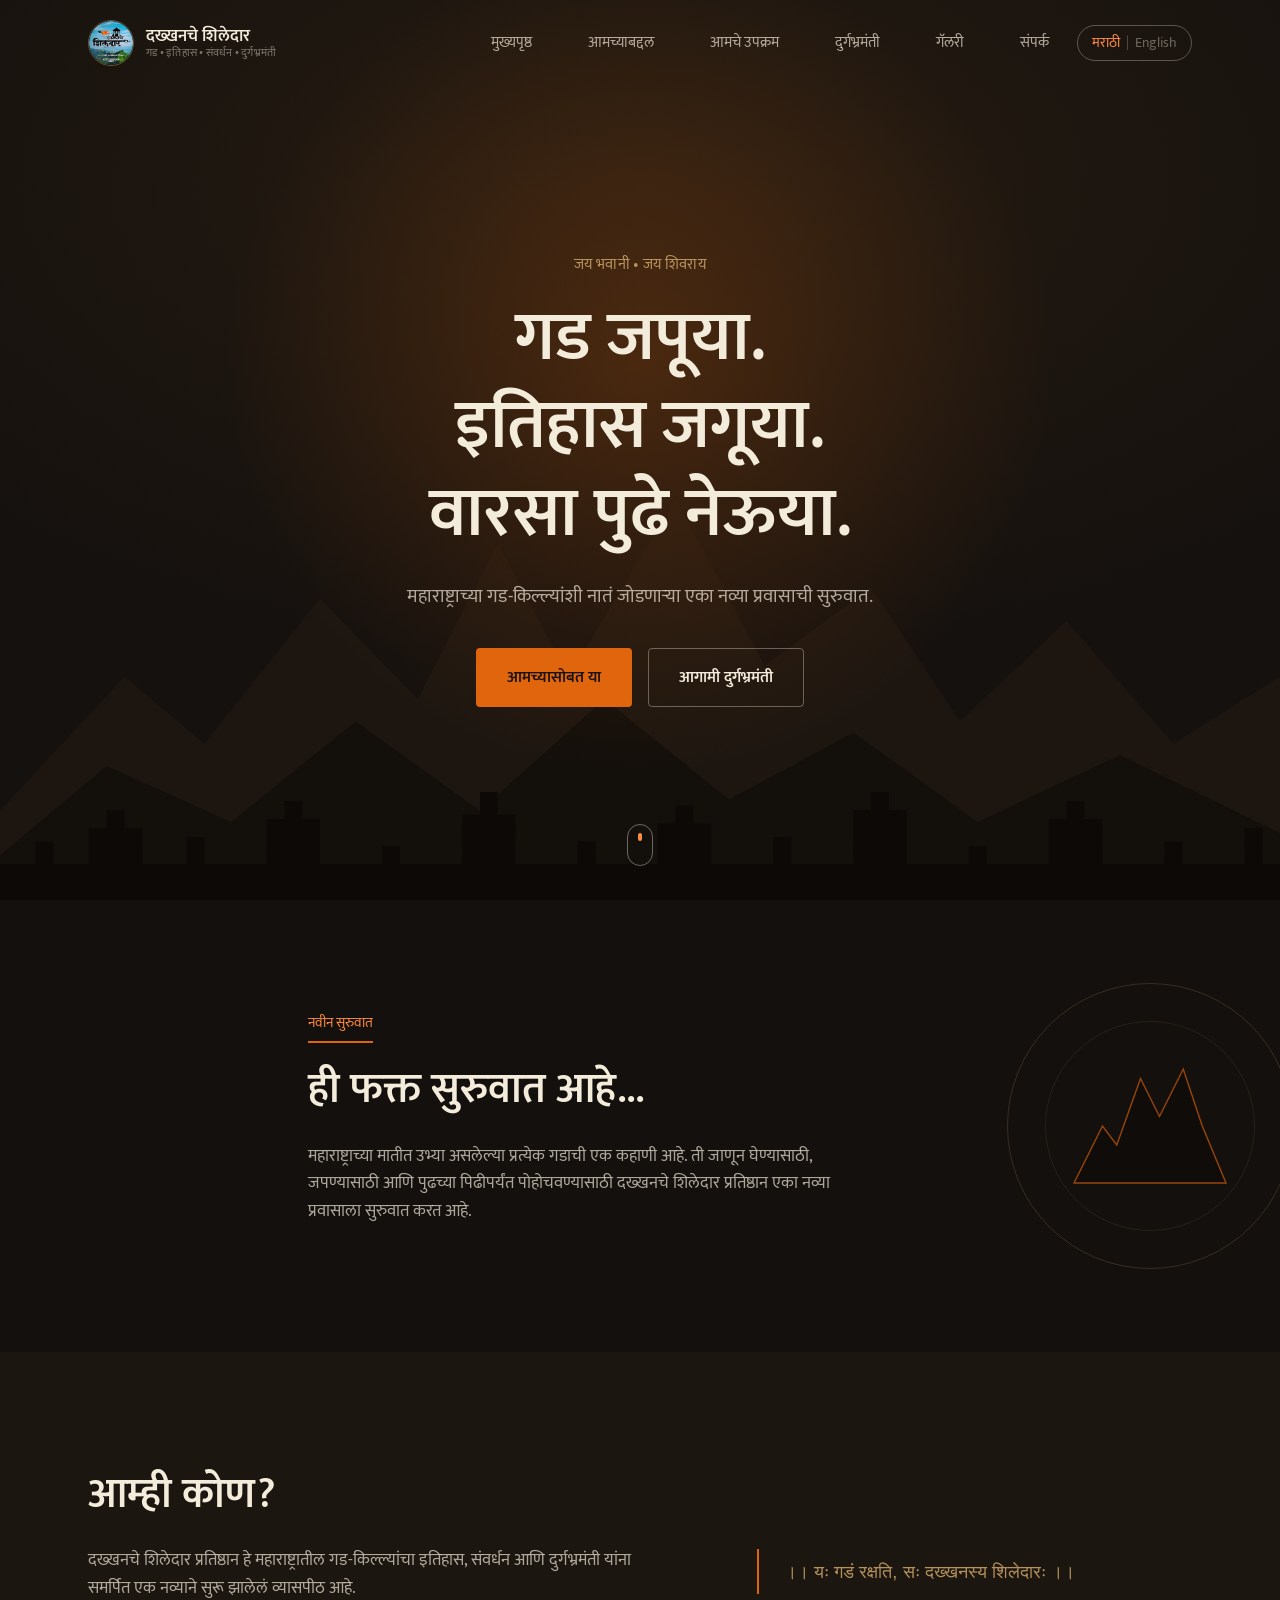
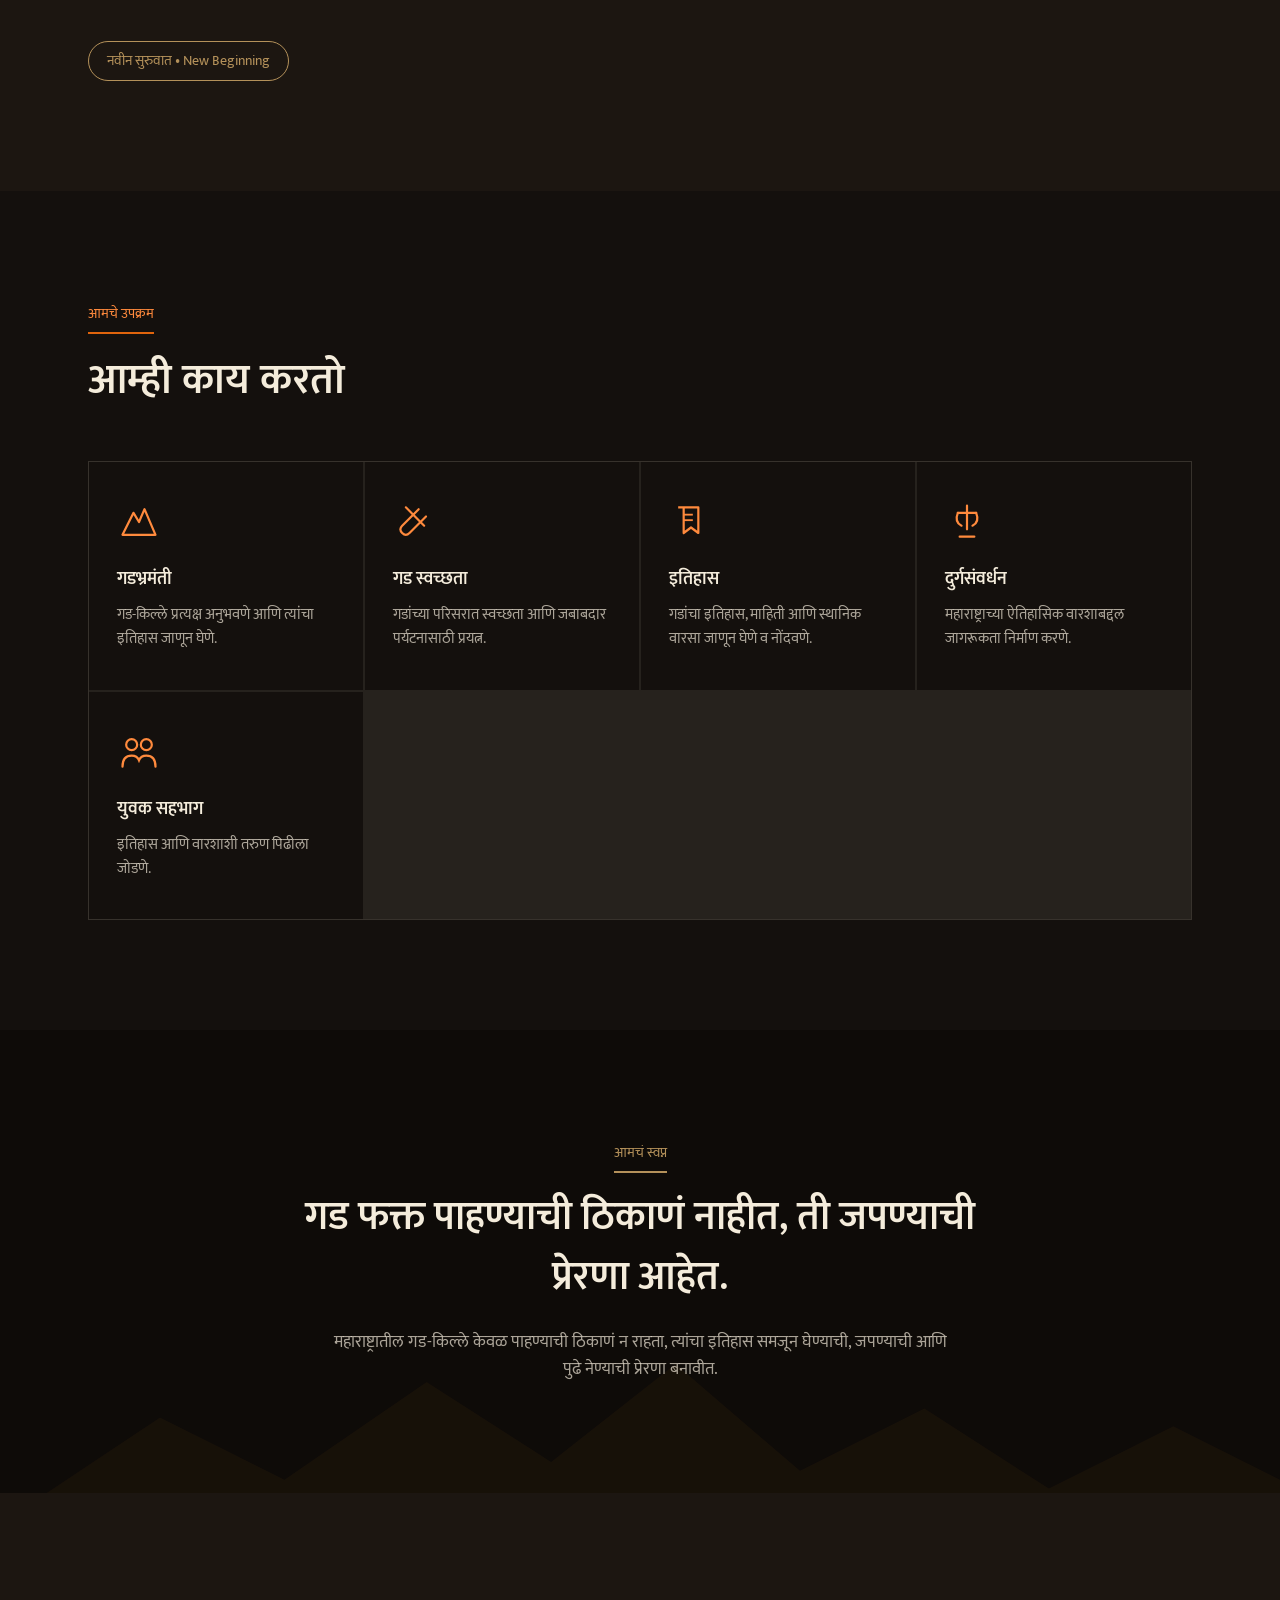
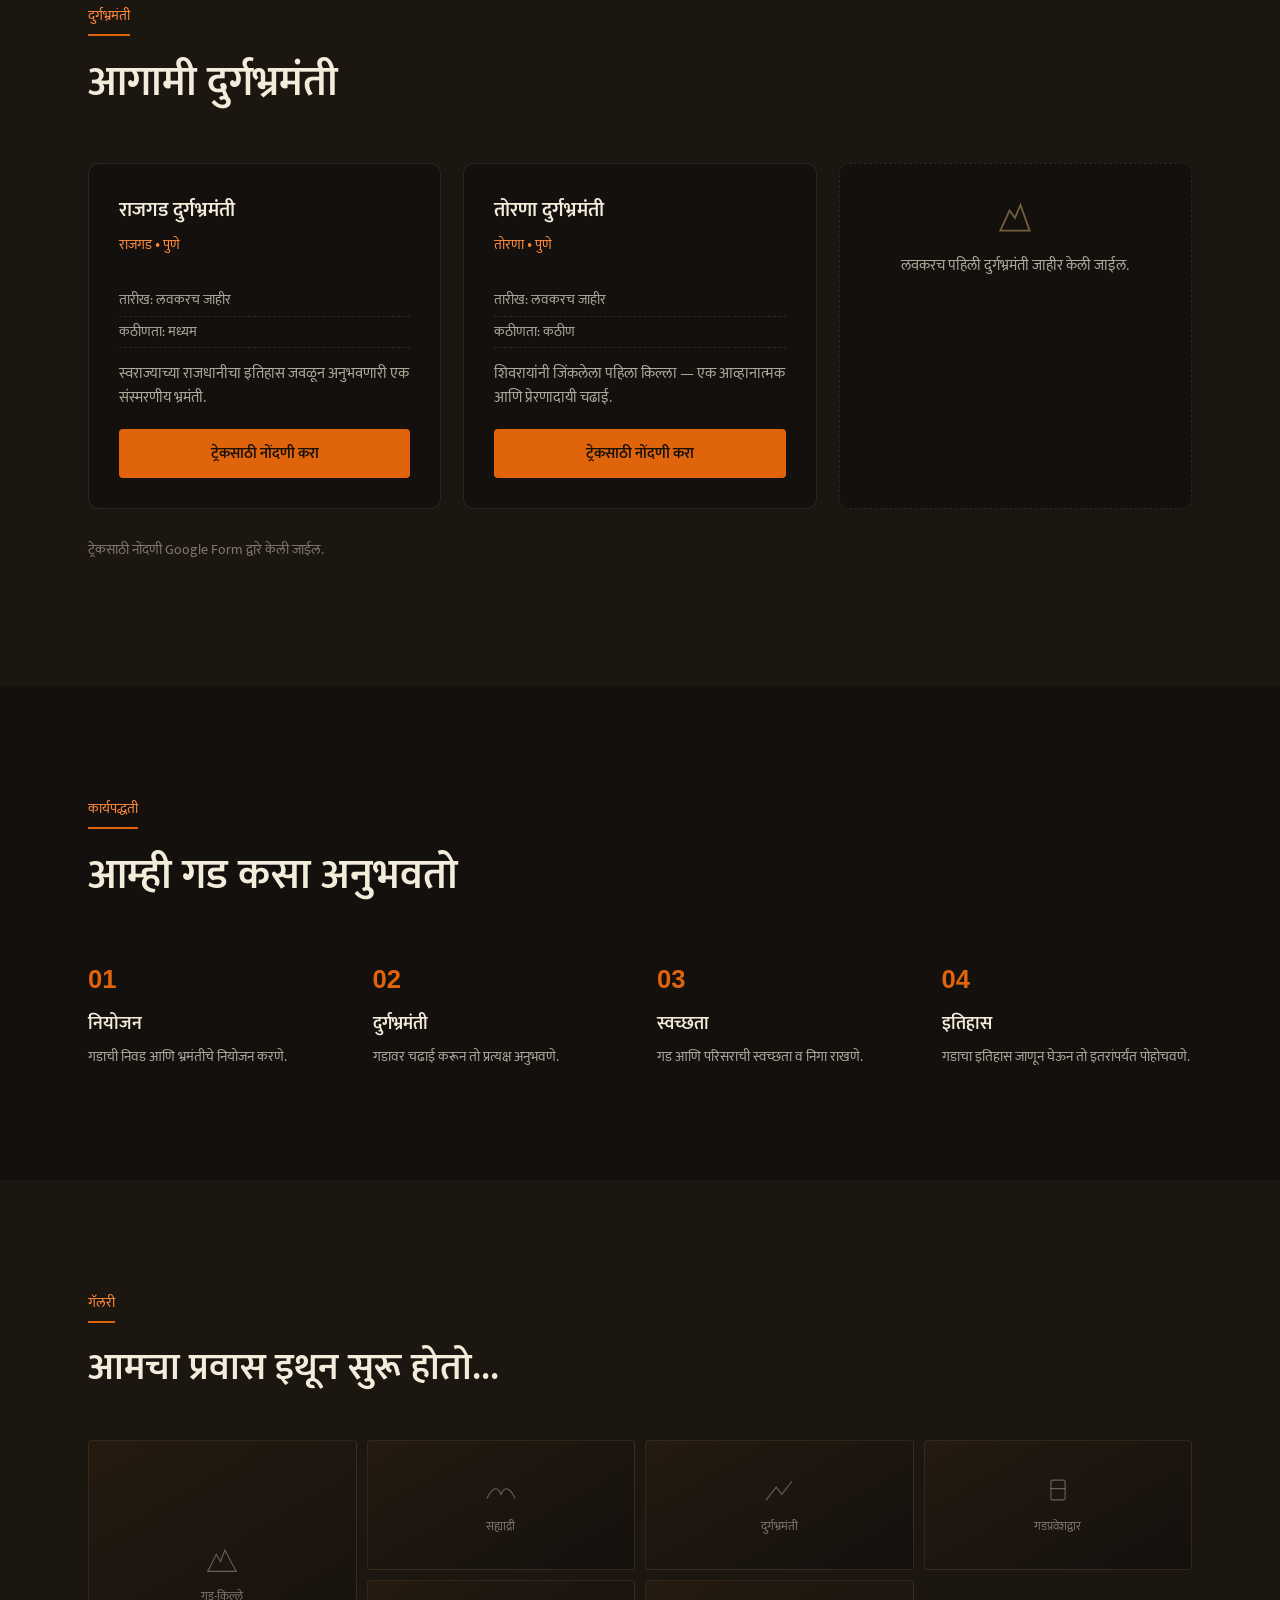
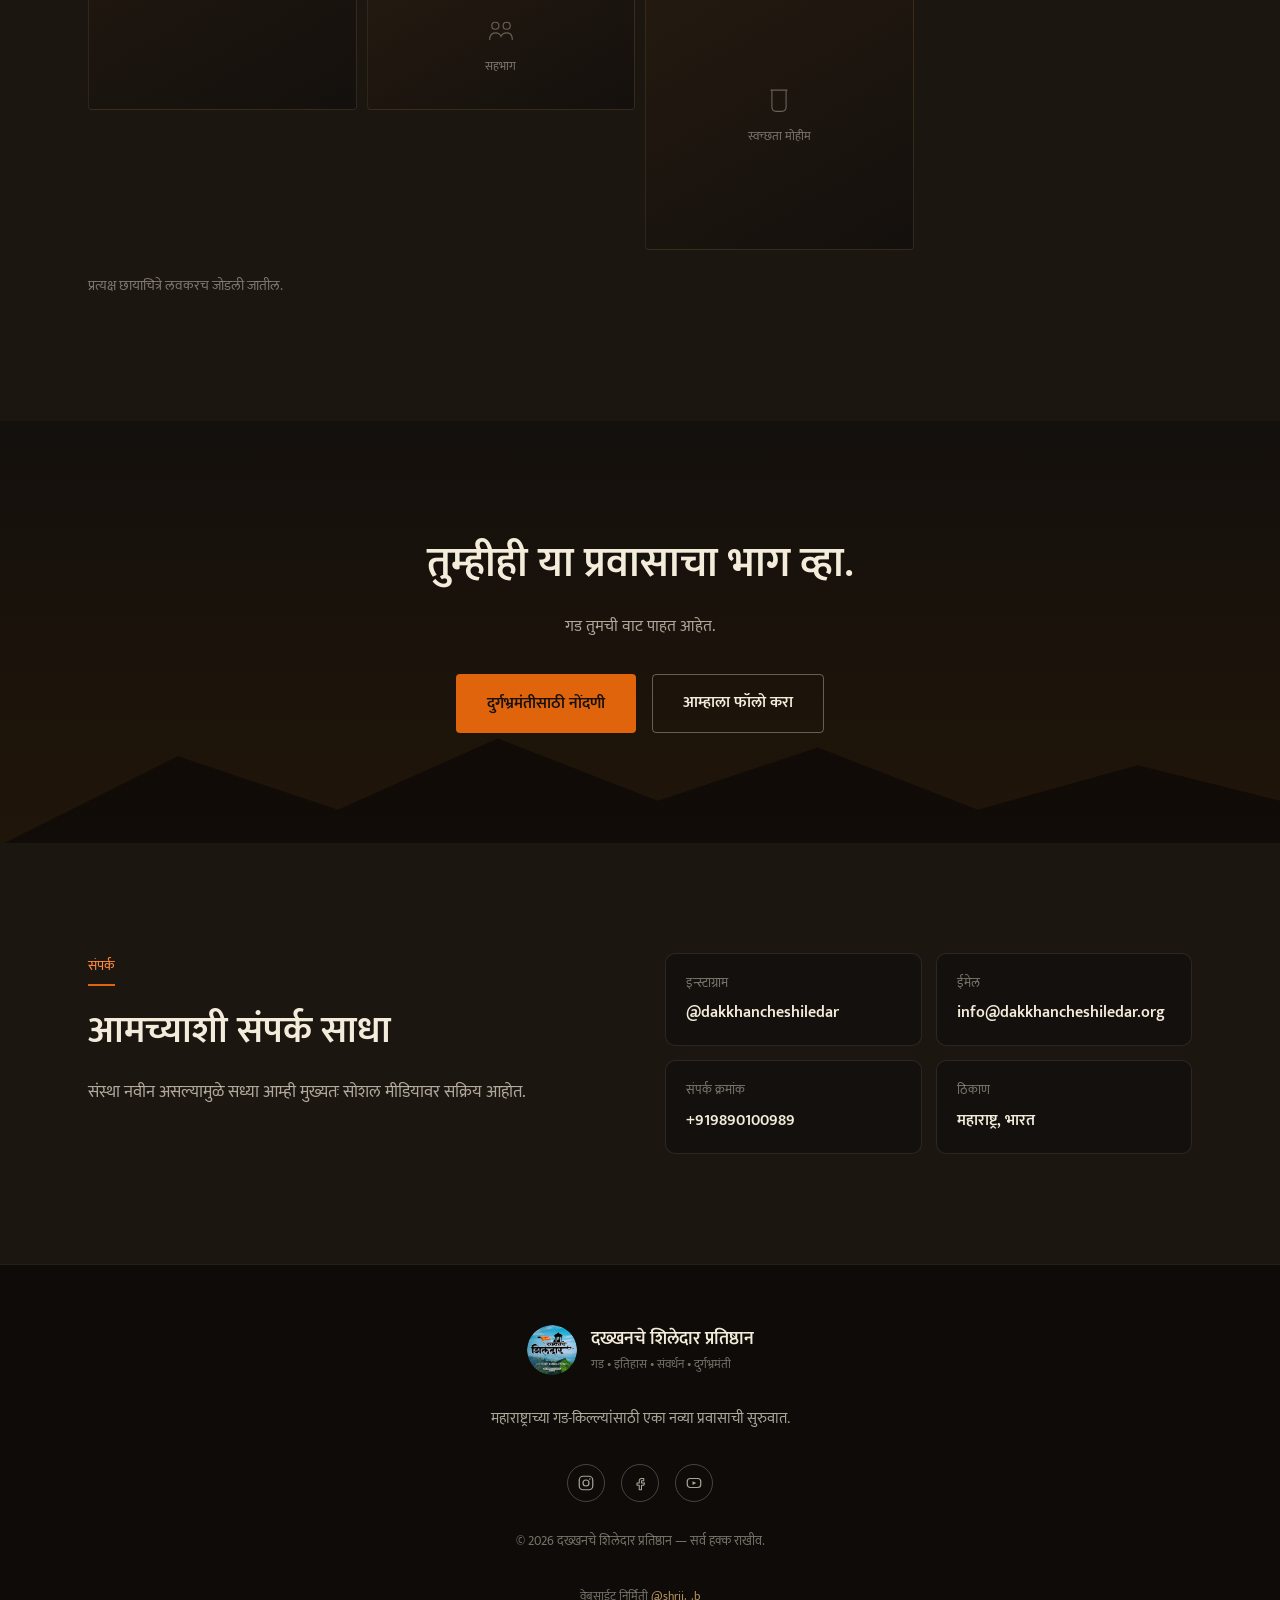
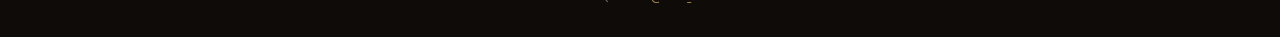
==== commit 42656e4f: "Update hero__jay text from 'जय शिवाजी' to 'जय शिवराय'" ====
--- a/index.html
+++ b/index.html
@@ -59,7 +59,7 @@
   <div class="hero__glow" aria-hidden="true"></div>
 
   <div class="hero__content">
-    <p class="hero__jay" data-mr="जय भवानी • जय शिवाजी" data-en="Jai Bhavani • Jai Shivaji">जय भवानी • जय शिवाजी</p>
+    <p class="hero__jay" data-mr="जय भवानी • जय शिवाजी" data-en="Jai Bhavani • Jai Shivaji">जय भवानी • जय शिवराय</p>
     <h1 class="hero__title" data-mr="गड जपूया.<br>इतिहास जगूया.<br>वारसा पुढे नेऊया." data-en="Preserve the forts.<br>Live the history.<br>Carry the legacy forward.">गड जपूया.<br>इतिहास जगूया.<br>वारसा पुढे नेऊया.</h1>
     <p class="hero__subtext" data-mr="महाराष्ट्राच्या गड-किल्ल्यांशी नातं जोडणाऱ्या एका नव्या प्रवासाची सुरुवात." data-en="Beginning a new journey to reconnect with Maharashtra's forts and heritage.">महाराष्ट्राच्या गड-किल्ल्यांशी नातं जोडणाऱ्या एका नव्या प्रवासाची सुरुवात.</p>
 
--- a/assets/css/style.css
+++ b/assets/css/style.css
@@ -15,8 +15,12 @@
   --brown:      #4a3423;
   --gold:       #b4915a;
 
-  --font-display: "Yatra One", "Mukta", serif;
-  --font-body: "Mukta", "Yatra One", sans-serif;
+  /* Mukta first everywhere: it renders Devanagari jodakshar (conjuncts)
+     correctly. "Yatra One" does NOT support conjunct ligatures reliably
+     and was breaking words like गड, इतिहास, दुर्गसंवर्धन, दख्खनस्य शिलेदारः,
+     so it has been removed from the fonts actually used on real text. */
+  --font-display: "Mukta", "Noto Sans Devanagari", sans-serif;
+  --font-body: "Mukta", "Noto Sans Devanagari", sans-serif;
 
   --container: 1160px;
   --radius-s: 4px;
@@ -41,6 +45,9 @@
   line-height: 1.6;
   -webkit-font-smoothing: antialiased;
   overflow-x: hidden;
+  /* Devanagari conjuncts break if letter-spacing is forced anywhere;
+     keep the whole page at normal tracking. */
+  letter-spacing: normal;
 }
 
 /* subtle grain overlay across the whole page */
@@ -62,7 +69,8 @@
 
 h1, h2, h3{
   font-family: var(--font-display);
-  font-weight: 400;
+  font-weight: 600;
+  letter-spacing: normal;
   margin: 0;
   color: var(--cream);
 }
@@ -166,7 +174,7 @@
   border: 1px solid rgba(180,145,90,0.5);
 }
 .brand__text{ display: flex; flex-direction: column; line-height: 1.25; }
-.brand__name{ font-family: var(--font-display); font-size: 1.05rem; }
+.brand__name{ font-family: var(--font-display); font-weight: 600; letter-spacing: normal; font-size: 1.05rem; }
 .brand__tag{ font-size: 0.68rem; color: var(--cream-dim2); letter-spacing: 0.02em; }
 
 .nav-links{
@@ -277,7 +285,7 @@
 
 .hero__title{
   font-size: clamp(2.4rem, 6vw, 4.3rem);
-  line-height: 1.18;
+  line-height: 1.28;
   margin-bottom: 22px;
 }
 
@@ -352,9 +360,11 @@
 }
 .who__quote p{
   font-family: var(--font-display);
+  font-weight: 500;
+  letter-spacing: normal;
   font-size: 1.15rem;
   color: var(--gold);
-  line-height: 1.7;
+  line-height: 1.8;
   margin: 0;
 }
 
@@ -398,7 +408,7 @@
 .vision .section__inner{ position: relative; z-index: 1; max-width: 780px; }
 .vision__title{
   font-size: clamp(1.7rem, 3.6vw, 2.5rem);
-  line-height: 1.4;
+  line-height: 1.5;
   margin: 0 auto 22px;
   color: var(--cream);
 }
@@ -460,6 +470,8 @@
 .step__num{
   display: block;
   font-family: var(--font-display);
+  font-weight: 700;
+  letter-spacing: normal;
   font-size: 1.6rem;
   color: var(--saffron);
   margin-bottom: 10px;
@@ -561,7 +573,7 @@
 }
 .footer__brand{ display: flex; align-items: center; gap: 14px; }
 .footer__logo{ width: 50px; height: 50px; border-radius: 50%; object-fit: cover; }
-.footer__name{ font-family: var(--font-display); font-size: 1.1rem; margin: 0; text-align: left; }
+.footer__name{ font-family: var(--font-display); font-weight: 600; letter-spacing: normal; font-size: 1.1rem; margin: 0; text-align: left; }
 .footer__tag{ font-size: 0.75rem; color: var(--cream-dim2); margin: 2px 0 0; text-align: left; }
 .footer__line{ color: var(--cream-dim); font-size: 0.92rem; max-width: 460px; }
 .footer__social{ display: flex; gap: 16px; }
@@ -641,4 +653,4 @@
   .brand__tag{ display: none; }
   .hero__ctas, .join__ctas{ flex-direction: column; width: 100%; }
   .hero__ctas .btn, .join__ctas .btn{ width: 100%; }
-}+}
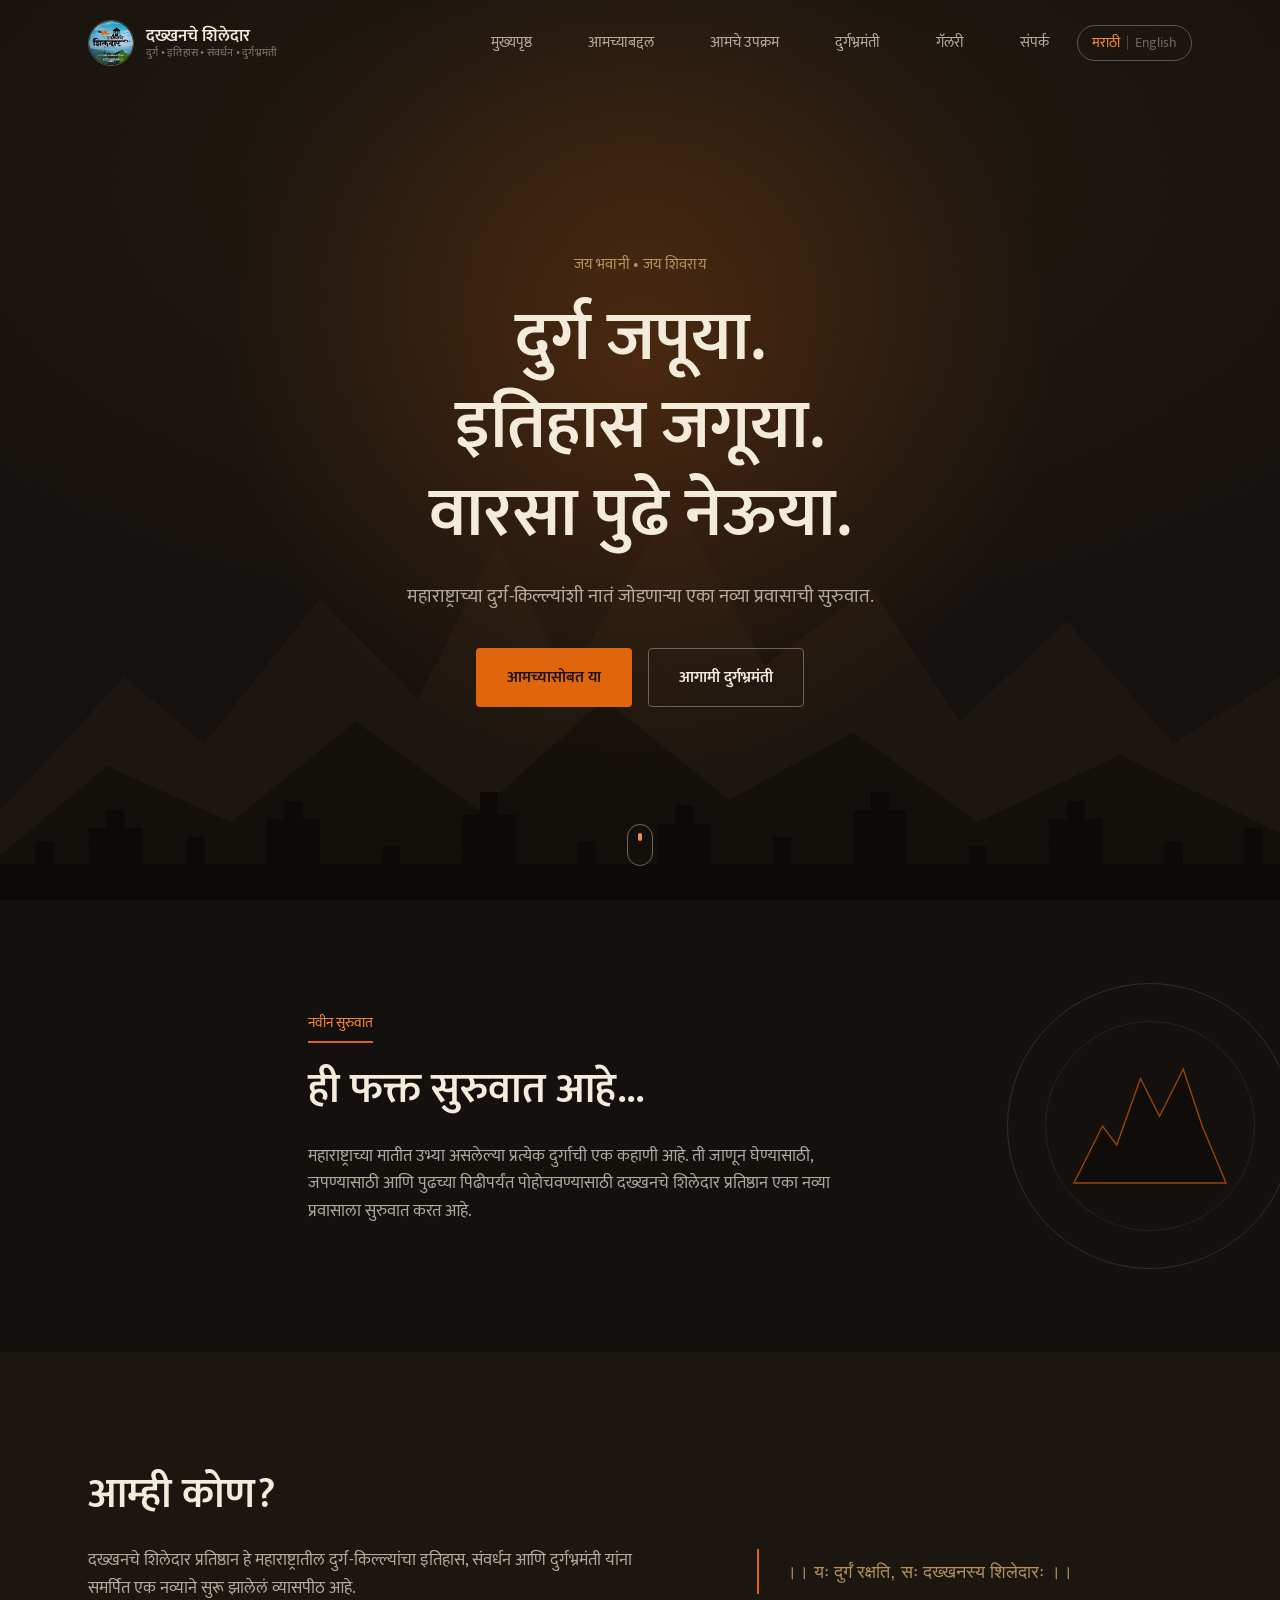
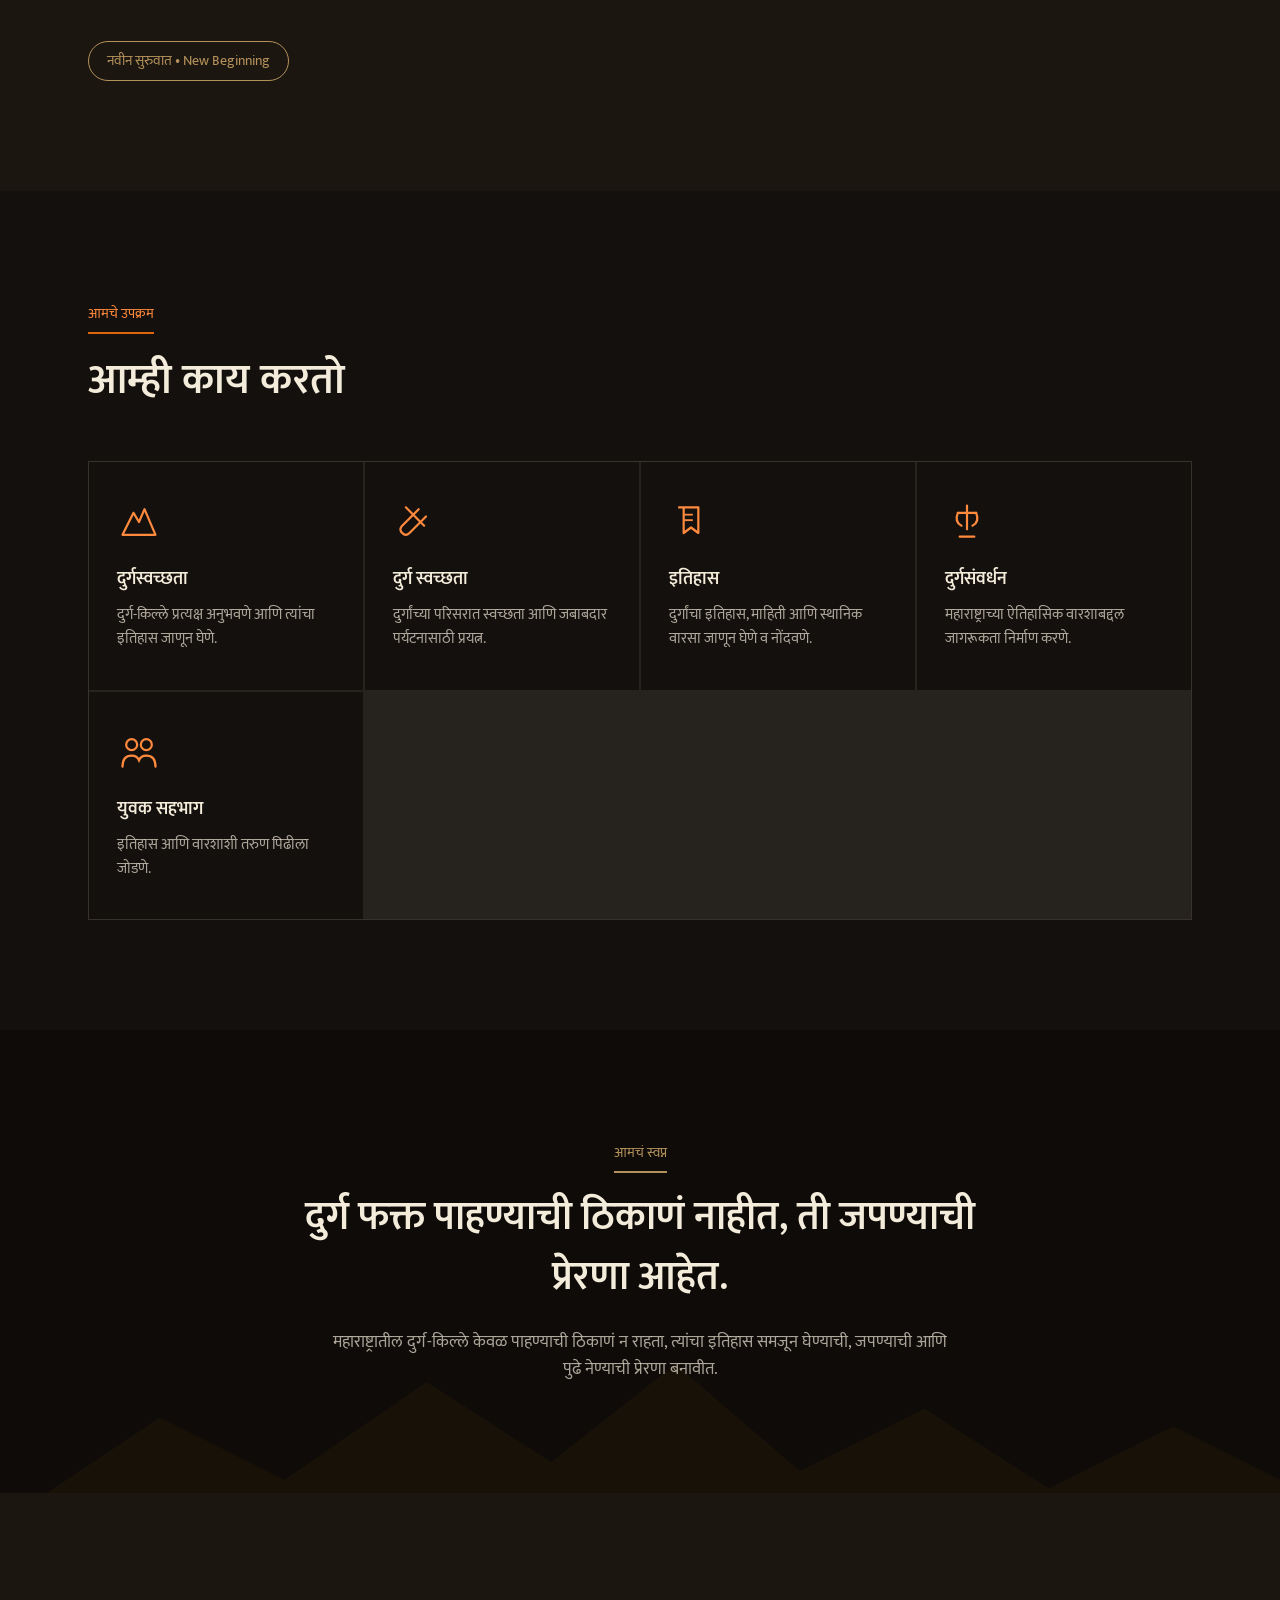
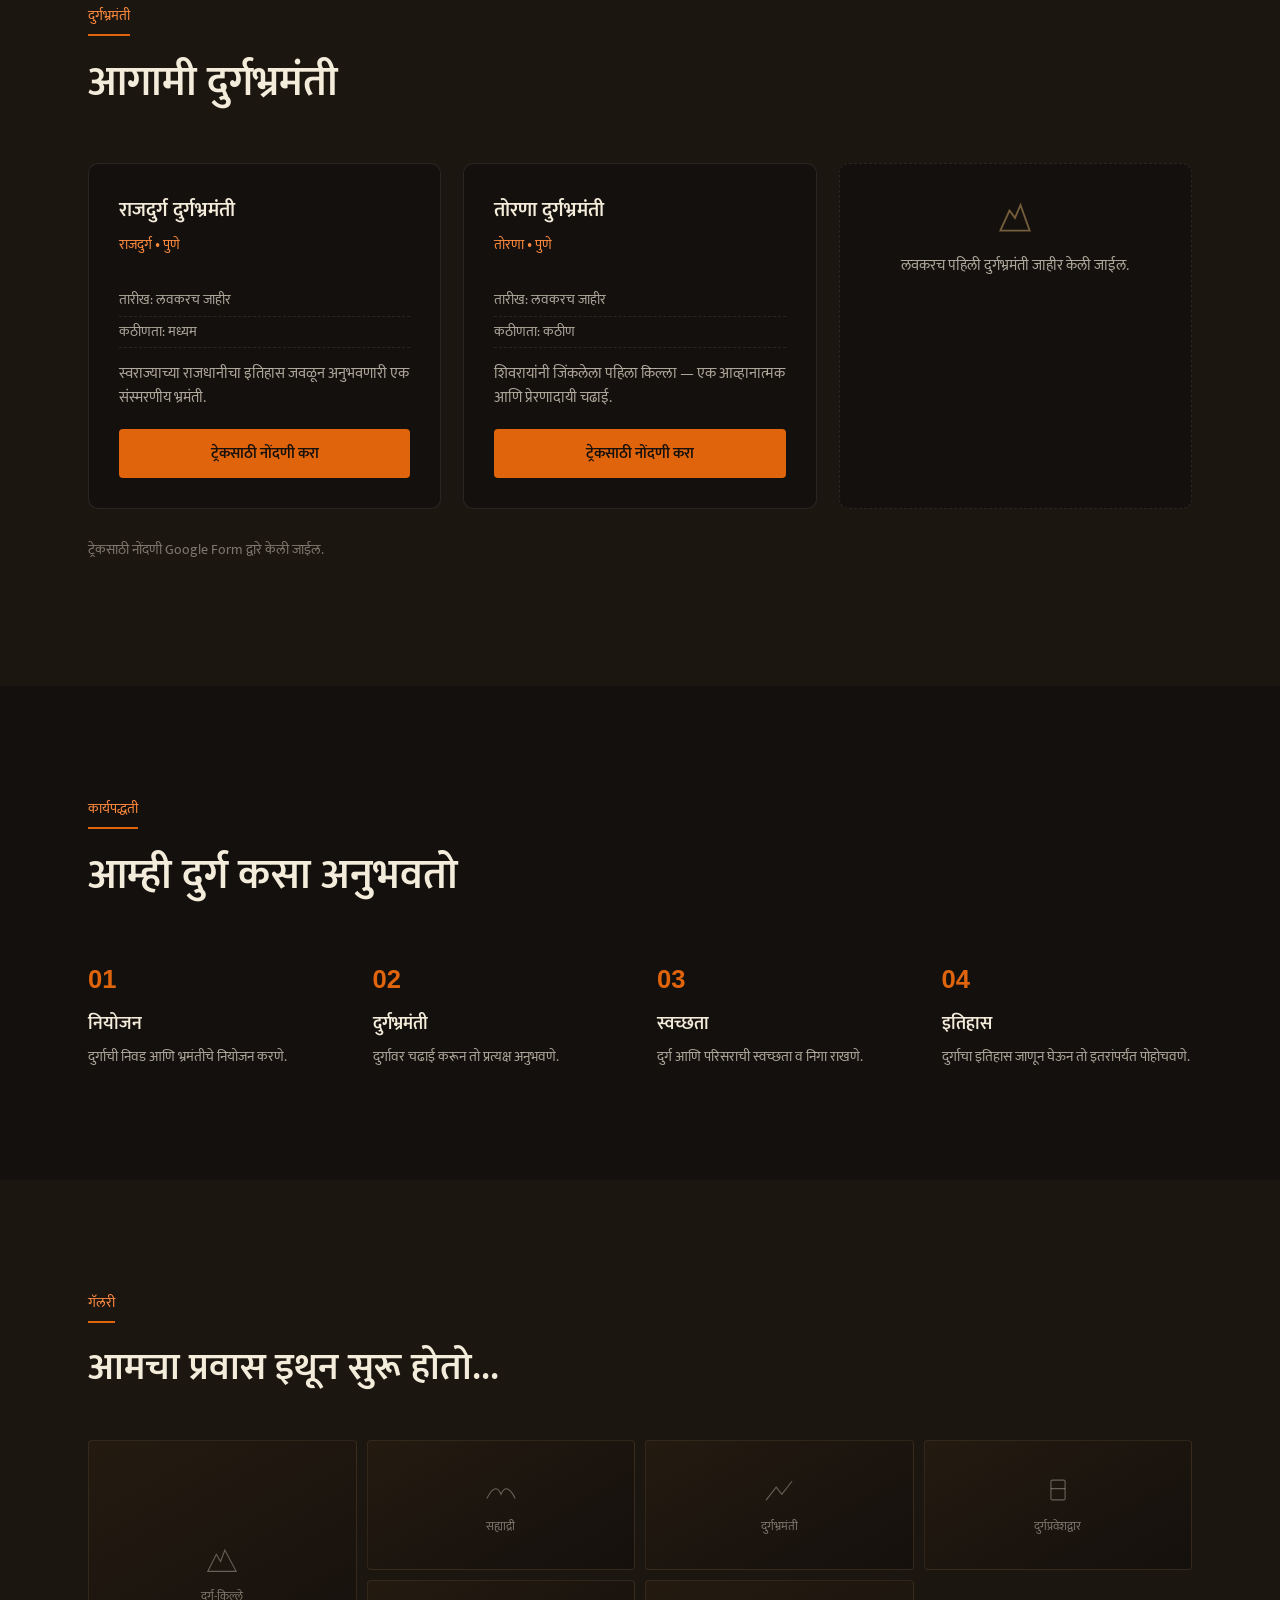
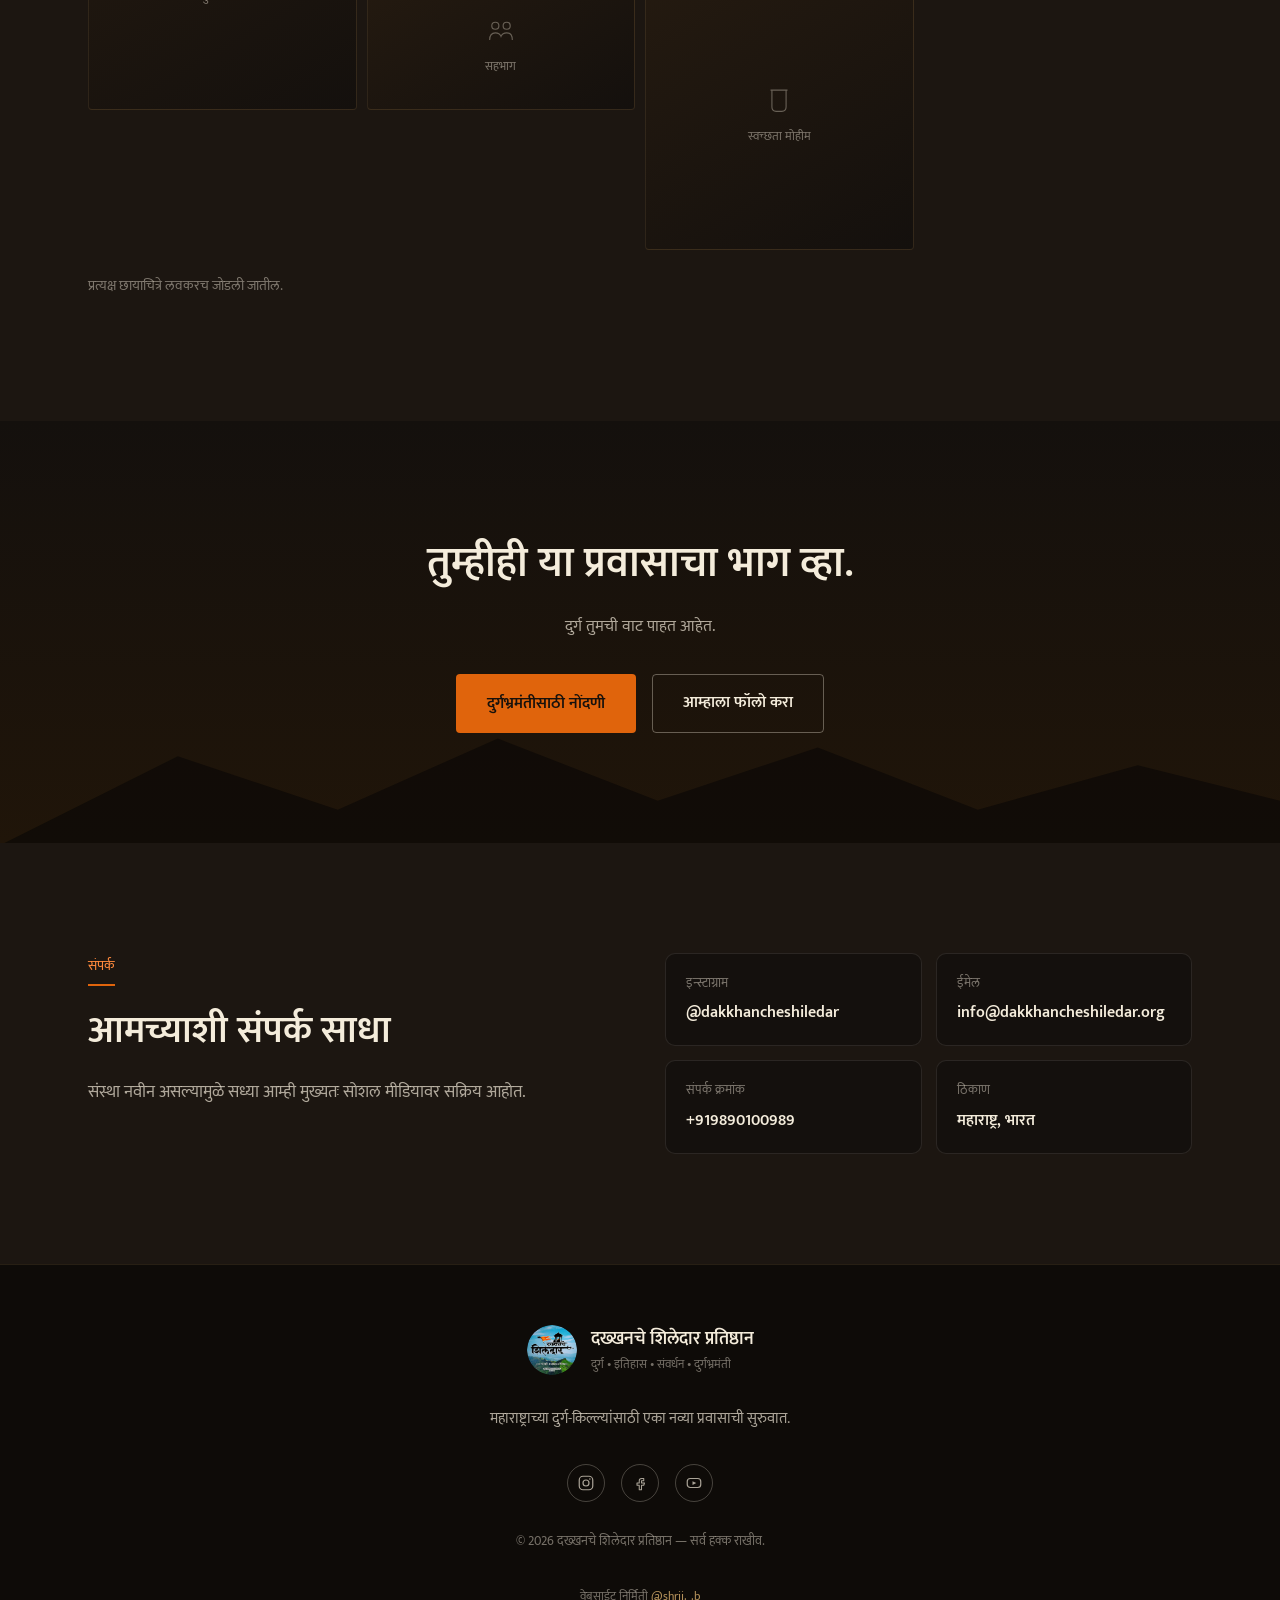
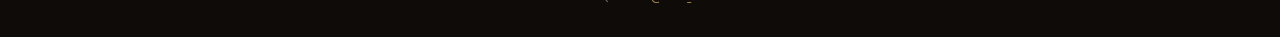
==== commit cc610372: "Update HTML for consistency in terminology" ====
--- a/index.html
+++ b/index.html
@@ -4,7 +4,7 @@
 <meta charset="UTF-8">
 <meta name="viewport" content="width=device-width, initial-scale=1.0">
 <title>दख्खनचे शिलेदार प्रतिष्ठान | Dakkhanche Shiledar Pratishthaan</title>
-<meta name="description" content="दख्खनचे शिलेदार प्रतिष्ठान — महाराष्ट्राच्या गड-किल्ल्यांचा इतिहास, संवर्धन आणि दुर्गभ्रमंतीसाठी काम करणारी नवी सुरुवात.">
+<meta name="description" content="दख्खनचे शिलेदार प्रतिष्ठान — महाराष्ट्राच्या दुर्ग-किल्ल्यांचा इतिहास, संवर्धन आणि दुर्गभ्रमंतीसाठी काम करणारी नवी सुरुवात.">
 <link rel="icon" href="assets/images/logo.jpg">
 <link rel="preconnect" href="https://fonts.googleapis.com">
 <link rel="preconnect" href="https://fonts.gstatic.com" crossorigin>
@@ -20,7 +20,7 @@
       <img src="assets/images/logo.jpg" alt="दख्खनचे शिलेदार प्रतिष्ठान" class="brand__logo">
       <span class="brand__text">
         <span class="brand__name" data-mr="दख्खनचे शिलेदार" data-en="Dakkhanche Shiledar">दख्खनचे शिलेदार</span>
-        <span class="brand__tag" data-mr="गड • इतिहास • संवर्धन • दुर्गभ्रमंती" data-en="Forts • History • Conservation • Trekking">गड • इतिहास • संवर्धन • दुर्गभ्रमंती</span>
+        <span class="brand__tag" data-mr="दुर्ग • इतिहास • संवर्धन • दुर्गभ्रमंती" data-en="Forts • History • Conservation • Trekking">दुर्ग • इतिहास • संवर्धन • दुर्गभ्रमंती</span>
       </span>
     </a>
 
@@ -59,9 +59,9 @@
   <div class="hero__glow" aria-hidden="true"></div>
 
   <div class="hero__content">
-    <p class="hero__jay" data-mr="जय भवानी • जय शिवाजी" data-en="Jai Bhavani • Jai Shivaji">जय भवानी • जय शिवराय</p>
-    <h1 class="hero__title" data-mr="गड जपूया.<br>इतिहास जगूया.<br>वारसा पुढे नेऊया." data-en="Preserve the forts.<br>Live the history.<br>Carry the legacy forward.">गड जपूया.<br>इतिहास जगूया.<br>वारसा पुढे नेऊया.</h1>
-    <p class="hero__subtext" data-mr="महाराष्ट्राच्या गड-किल्ल्यांशी नातं जोडणाऱ्या एका नव्या प्रवासाची सुरुवात." data-en="Beginning a new journey to reconnect with Maharashtra's forts and heritage.">महाराष्ट्राच्या गड-किल्ल्यांशी नातं जोडणाऱ्या एका नव्या प्रवासाची सुरुवात.</p>
+    <p class="hero__jay" data-mr="जय भवानी • जय शिवाजी" data-en="Jai Bhavani • Jai Shivrai">जय भवानी • जय शिवराय</p>
+    <h1 class="hero__title" data-mr="दुर्ग जपूया.<br>इतिहास जगूया.<br>वारसा पुढे नेऊया." data-en="Preserve the forts.<br>Live the history.<br>Carry the legacy forward.">दुर्ग जपूया.<br>इतिहास जगूया.<br>वारसा पुढे नेऊया.</h1>
+    <p class="hero__subtext" data-mr="महाराष्ट्राच्या दुर्ग-किल्ल्यांशी नातं जोडणाऱ्या एका नव्या प्रवासाची सुरुवात." data-en="Beginning a new journey to reconnect with Maharashtra's forts and heritage.">महाराष्ट्राच्या दुर्ग-किल्ल्यांशी नातं जोडणाऱ्या एका नव्या प्रवासाची सुरुवात.</p>
 
     <div class="hero__ctas">
       <button class="btn btn--primary" id="joinBtn" data-mr="आमच्यासोबत या" data-en="Join Us">आमच्यासोबत या</button>
@@ -87,7 +87,7 @@
     <div>
       <p class="eyebrow" data-mr="नवीन सुरुवात" data-en="New Beginning">नवीन सुरुवात</p>
       <h2 data-mr="ही फक्त सुरुवात आहे..." data-en="This is only the beginning...">ही फक्त सुरुवात आहे...</h2>
-      <p class="lead" data-mr="महाराष्ट्राच्या मातीत उभ्या असलेल्या प्रत्येक गडाची एक कहाणी आहे. ती जाणून घेण्यासाठी, जपण्यासाठी आणि पुढच्या पिढीपर्यंत पोहोचवण्यासाठी दख्खनचे शिलेदार प्रतिष्ठान एका नव्या प्रवासाला सुरुवात करत आहे." data-en="Every fort standing in Maharashtra carries a story. Dakkhanche Shiledar Pratishthaan is beginning a new journey to discover, preserve and carry those stories to the next generation.">महाराष्ट्राच्या मातीत उभ्या असलेल्या प्रत्येक गडाची एक कहाणी आहे. ती जाणून घेण्यासाठी, जपण्यासाठी आणि पुढच्या पिढीपर्यंत पोहोचवण्यासाठी दख्खनचे शिलेदार प्रतिष्ठान एका नव्या प्रवासाला सुरुवात करत आहे.</p>
+      <p class="lead" data-mr="महाराष्ट्राच्या मातीत उभ्या असलेल्या प्रत्येक दुर्गाची एक कहाणी आहे. ती जाणून घेण्यासाठी, जपण्यासाठी आणि पुढच्या पिढीपर्यंत पोहोचवण्यासाठी दख्खनचे शिलेदार प्रतिष्ठान एका नव्या प्रवासाला सुरुवात करत आहे." data-en="Every fort standing in Maharashtra carries a story. Dakkhanche Shiledar Pratishthaan is beginning a new journey to discover, preserve and carry those stories to the next generation.">महाराष्ट्राच्या मातीत उभ्या असलेल्या प्रत्येक दुर्गाची एक कहाणी आहे. ती जाणून घेण्यासाठी, जपण्यासाठी आणि पुढच्या पिढीपर्यंत पोहोचवण्यासाठी दख्खनचे शिलेदार प्रतिष्ठान एका नव्या प्रवासाला सुरुवात करत आहे.</p>
     </div>
   </div>
 </section>
@@ -97,11 +97,11 @@
   <div class="section__inner who__grid">
     <div class="who__text">
       <h2 data-mr="आम्ही कोण?" data-en="Who We Are">आम्ही कोण?</h2>
-      <p class="lead" data-mr="दख्खनचे शिलेदार प्रतिष्ठान हे महाराष्ट्रातील गड-किल्ल्यांचा इतिहास, संवर्धन आणि दुर्गभ्रमंती यांना समर्पित एक नव्याने सुरू झालेलं व्यासपीठ आहे." data-en="Dakkhanche Shiledar Pratishthaan is a newly started platform dedicated to the history, conservation and exploration of Maharashtra's forts.">दख्खनचे शिलेदार प्रतिष्ठान हे महाराष्ट्रातील गड-किल्ल्यांचा इतिहास, संवर्धन आणि दुर्गभ्रमंती यांना समर्पित एक नव्याने सुरू झालेलं व्यासपीठ आहे.</p>
+      <p class="lead" data-mr="दख्खनचे शिलेदार प्रतिष्ठान हे महाराष्ट्रातील दुर्ग-किल्ल्यांचा इतिहास, संवर्धन आणि दुर्गभ्रमंती यांना समर्पित एक नव्याने सुरू झालेलं व्यासपीठ आहे." data-en="Dakkhanche Shiledar Pratishthaan is a newly started platform dedicated to the history, conservation and exploration of Maharashtra's forts.">दख्खनचे शिलेदार प्रतिष्ठान हे महाराष्ट्रातील दुर्ग-किल्ल्यांचा इतिहास, संवर्धन आणि दुर्गभ्रमंती यांना समर्पित एक नव्याने सुरू झालेलं व्यासपीठ आहे.</p>
       <span class="badge" data-mr="नवीन सुरुवात • New Beginning" data-en="New Beginning">नवीन सुरुवात • New Beginning</span>
     </div>
     <div class="who__quote">
-      <p data-mr="।। यः गडं रक्षति, सः दख्खनस्य शिलेदारः ।।" data-en="Whoever protects the fort, is the Shiledar of the Dakkhan.">।। यः गडं रक्षति, सः दख्खनस्य शिलेदारः ।।</p>
+      <p data-mr="।। यः दुर्गं रक्षति, सः दख्खनस्य शिलेदारः ।।" data-en="Whoever protects the fort, is the Shiledar of the Dakkhan.">।। यः दुर्गं रक्षति, सः दख्खनस्य शिलेदारः ।।</p>
     </div>
   </div>
 </section>
@@ -117,16 +117,16 @@
         <span class="card__icon">
           <svg viewBox="0 0 48 48"><path d="M6 38 L18 14 L24 24 L30 10 L42 38 Z" fill="none" stroke="currentColor" stroke-width="2.4" stroke-linejoin="round"/></svg>
         </span>
-        <h3 data-mr="गडभ्रमंती" data-en="Fort Treks">गडभ्रमंती</h3>
-        <p data-mr="गड-किल्ले प्रत्यक्ष अनुभवणे आणि त्यांचा इतिहास जाणून घेणे." data-en="Experiencing forts firsthand and learning their history.">गड-किल्ले प्रत्यक्ष अनुभवणे आणि त्यांचा इतिहास जाणून घेणे.</p>
+        <h3 data-mr="दुर्गस्वच्छता" data-en="Durg Clean-up">दुर्गस्वच्छता</h3>
+        <p data-mr="दुर्ग-किल्ले प्रत्यक्ष अनुभवणे आणि त्यांचा इतिहास जाणून घेणे." data-en="Experiencing forts firsthand and learning their history.">दुर्ग-किल्ले प्रत्यक्ष अनुभवणे आणि त्यांचा इतिहास जाणून घेणे.</p>
       </div>
 
       <div class="card">
         <span class="card__icon">
           <svg viewBox="0 0 48 48"><path d="M14 8 L34 28 M28 10 L10 28 Q6 32 10 36 Q14 40 18 36 L36 18" fill="none" stroke="currentColor" stroke-width="2.4" stroke-linecap="round"/></svg>
         </span>
-        <h3 data-mr="गड स्वच्छता" data-en="Fort Clean-ups">गड स्वच्छता</h3>
-        <p data-mr="गडांच्या परिसरात स्वच्छता आणि जबाबदार पर्यटनासाठी प्रयत्न." data-en="Working towards clean forts and responsible tourism.">गडांच्या परिसरात स्वच्छता आणि जबाबदार पर्यटनासाठी प्रयत्न.</p>
+        <h3 data-mr="दुर्ग स्वच्छता" data-en="Fort Clean-ups">दुर्ग स्वच्छता</h3>
+        <p data-mr="दुर्गांच्या परिसरात स्वच्छता आणि जबाबदार पर्यटनासाठी प्रयत्न." data-en="Working towards clean forts and responsible tourism.">दुर्गांच्या परिसरात स्वच्छता आणि जबाबदार पर्यटनासाठी प्रयत्न.</p>
       </div>
 
       <div class="card">
@@ -134,7 +134,7 @@
           <svg viewBox="0 0 48 48"><path d="M10 8 H32 V36 L24 30 L16 36 V8" fill="none" stroke="currentColor" stroke-width="2.4" stroke-linejoin="round"/><line x1="16" y1="16" x2="26" y2="16" stroke="currentColor" stroke-width="2"/><line x1="16" y1="22" x2="26" y2="22" stroke="currentColor" stroke-width="2"/></svg>
         </span>
         <h3 data-mr="इतिहास" data-en="History">इतिहास</h3>
-        <p data-mr="गडांचा इतिहास, माहिती आणि स्थानिक वारसा जाणून घेणे व नोंदवणे." data-en="Learning and documenting fort history and local heritage.">गडांचा इतिहास, माहिती आणि स्थानिक वारसा जाणून घेणे व नोंदवणे.</p>
+        <p data-mr="दुर्गांचा इतिहास, माहिती आणि स्थानिक वारसा जाणून घेणे व नोंदवणे." data-en="Learning and documenting fort history and local heritage.">दुर्गांचा इतिहास, माहिती आणि स्थानिक वारसा जाणून घेणे व नोंदवणे.</p>
       </div>
 
       <div class="card">
@@ -165,8 +165,8 @@
   </div>
   <div class="section__inner">
     <p class="eyebrow eyebrow--light" data-mr="आमचं स्वप्न" data-en="Our Vision">आमचं स्वप्न</p>
-    <h2 class="vision__title" data-mr="गड फक्त पाहण्याची ठिकाणं नाहीत, ती जपण्याची प्रेरणा आहेत." data-en="Forts are not just places to see — they are a reason to preserve.">गड फक्त पाहण्याची ठिकाणं नाहीत, ती जपण्याची प्रेरणा आहेत.</h2>
-    <p class="vision__text" data-mr="महाराष्ट्रातील गड-किल्ले केवळ पाहण्याची ठिकाणं न राहता, त्यांचा इतिहास समजून घेण्याची, जपण्याची आणि पुढे नेण्याची प्रेरणा बनावीत." data-en="Our vision is to make Maharashtra's forts more than destinations — places where people discover history, understand heritage and feel inspired to preserve it.">महाराष्ट्रातील गड-किल्ले केवळ पाहण्याची ठिकाणं न राहता, त्यांचा इतिहास समजून घेण्याची, जपण्याची आणि पुढे नेण्याची प्रेरणा बनावीत.</p>
+    <h2 class="vision__title" data-mr="दुर्ग फक्त पाहण्याची ठिकाणं नाहीत, ती जपण्याची प्रेरणा आहेत." data-en="Forts are not just places to see — they are a reason to preserve.">दुर्ग फक्त पाहण्याची ठिकाणं नाहीत, ती जपण्याची प्रेरणा आहेत.</h2>
+    <p class="vision__text" data-mr="महाराष्ट्रातील दुर्ग-किल्ले केवळ पाहण्याची ठिकाणं न राहता, त्यांचा इतिहास समजून घेण्याची, जपण्याची आणि पुढे नेण्याची प्रेरणा बनावीत." data-en="Our vision is to make Maharashtra's forts more than destinations — places where people discover history, understand heritage and feel inspired to preserve it.">महाराष्ट्रातील दुर्ग-किल्ले केवळ पाहण्याची ठिकाणं न राहता, त्यांचा इतिहास समजून घेण्याची, जपण्याची आणि पुढे नेण्याची प्रेरणा बनावीत.</p>
   </div>
 </section>
 
@@ -179,8 +179,8 @@
     <div class="trek-cards">
       <div class="trek-card">
         <div class="trek-card__top">
-          <h3 data-mr="राजगड दुर्गभ्रमंती" data-en="Rajgad Trek">राजगड दुर्गभ्रमंती</h3>
-          <span class="trek-card__place" data-mr="राजगड • पुणे" data-en="Rajgad • Pune">राजगड • पुणे</span>
+          <h3 data-mr="राजदुर्ग दुर्गभ्रमंती" data-en="Rajgad Trek">राजदुर्ग दुर्गभ्रमंती</h3>
+          <span class="trek-card__place" data-mr="राजदुर्ग • पुणे" data-en="Rajgad • Pune">राजदुर्ग • पुणे</span>
         </div>
         <ul class="trek-card__meta">
           <li><span data-mr="तारीख" data-en="Date">तारीख</span>: <span data-mr="लवकरच जाहीर" data-en="To be announced">लवकरच जाहीर</span></li>
@@ -219,28 +219,28 @@
 <section class="section how">
   <div class="section__inner">
     <p class="eyebrow" data-mr="कार्यपद्धती" data-en="Our Process">कार्यपद्धती</p>
-    <h2 data-mr="आम्ही गड कसा अनुभवतो" data-en="How we trek">आम्ही गड कसा अनुभवतो</h2>
+    <h2 data-mr="आम्ही दुर्ग कसा अनुभवतो" data-en="How we trek">आम्ही दुर्ग कसा अनुभवतो</h2>
 
     <div class="steps">
       <div class="step">
         <span class="step__num">01</span>
         <h3 data-mr="नियोजन" data-en="Plan">नियोजन</h3>
-        <p data-mr="गडाची निवड आणि भ्रमंतीचे नियोजन करणे." data-en="Choosing the fort and planning the trek.">गडाची निवड आणि भ्रमंतीचे नियोजन करणे.</p>
+        <p data-mr="दुर्गाची निवड आणि भ्रमंतीचे नियोजन करणे." data-en="Choosing the fort and planning the trek.">दुर्गाची निवड आणि भ्रमंतीचे नियोजन करणे.</p>
       </div>
       <div class="step">
         <span class="step__num">02</span>
         <h3 data-mr="दुर्गभ्रमंती" data-en="Trek">दुर्गभ्रमंती</h3>
-        <p data-mr="गडावर चढाई करून तो प्रत्यक्ष अनुभवणे." data-en="Trekking up the fort and experiencing it firsthand.">गडावर चढाई करून तो प्रत्यक्ष अनुभवणे.</p>
+        <p data-mr="दुर्गावर चढाई करून तो प्रत्यक्ष अनुभवणे." data-en="Trekking up the fort and experiencing it firsthand.">दुर्गावर चढाई करून तो प्रत्यक्ष अनुभवणे.</p>
       </div>
       <div class="step">
         <span class="step__num">03</span>
         <h3 data-mr="स्वच्छता" data-en="Clean">स्वच्छता</h3>
-        <p data-mr="गड आणि परिसराची स्वच्छता व निगा राखणे." data-en="Cleaning and caring for the fort and its surroundings.">गड आणि परिसराची स्वच्छता व निगा राखणे.</p>
+        <p data-mr="दुर्ग आणि परिसराची स्वच्छता व निगा राखणे." data-en="Cleaning and caring for the fort and its surroundings.">दुर्ग आणि परिसराची स्वच्छता व निगा राखणे.</p>
       </div>
       <div class="step">
         <span class="step__num">04</span>
         <h3 data-mr="इतिहास" data-en="Share">इतिहास</h3>
-        <p data-mr="गडाचा इतिहास जाणून घेऊन तो इतरांपर्यंत पोहोचवणे." data-en="Learning the fort's history and sharing it with others.">गडाचा इतिहास जाणून घेऊन तो इतरांपर्यंत पोहोचवणे.</p>
+        <p data-mr="दुर्गाचा इतिहास जाणून घेऊन तो इतरांपर्यंत पोहोचवणे." data-en="Learning the fort's history and sharing it with others.">दुर्गाचा इतिहास जाणून घेऊन तो इतरांपर्यंत पोहोचवणे.</p>
       </div>
     </div>
   </div>
@@ -255,7 +255,7 @@
     <div class="gallery__grid">
       <div class="gallery__item gallery__item--tall">
         <svg viewBox="0 0 48 48"><path d="M4 40 L16 16 L22 26 L28 10 L44 40 Z" fill="none" stroke="currentColor" stroke-width="1.6"/></svg>
-        <span data-mr="गड-किल्ले" data-en="Forts">गड-किल्ले</span>
+        <span data-mr="दुर्ग-किल्ले" data-en="Forts">दुर्ग-किल्ले</span>
       </div>
       <div class="gallery__item">
         <svg viewBox="0 0 48 48"><path d="M4 36 Q16 12 24 30 Q32 12 44 36" fill="none" stroke="currentColor" stroke-width="1.6"/></svg>
@@ -267,7 +267,7 @@
       </div>
       <div class="gallery__item">
         <svg viewBox="0 0 48 48"><rect x="14" y="10" width="20" height="28" rx="2" fill="none" stroke="currentColor" stroke-width="1.6"/><path d="M14 22 H34" stroke="currentColor" stroke-width="1.6"/></svg>
-        <span data-mr="गडप्रवेशद्वार" data-en="Fort Entrance">गडप्रवेशद्वार</span>
+        <span data-mr="दुर्गप्रवेशद्वार" data-en="Fort Entrance">दुर्गप्रवेशद्वार</span>
       </div>
       <div class="gallery__item">
         <svg viewBox="0 0 48 48"><circle cx="16" cy="18" r="5" fill="none" stroke="currentColor" stroke-width="1.6"/><circle cx="32" cy="18" r="5" fill="none" stroke="currentColor" stroke-width="1.6"/><path d="M8 38 Q8 28 16 28 Q22 28 24 33 Q26 28 32 28 Q40 28 40 38" fill="none" stroke="currentColor" stroke-width="1.6"/></svg>
@@ -291,7 +291,7 @@
   </div>
   <div class="section__inner join__inner">
     <h2 data-mr="तुम्हीही या प्रवासाचा भाग व्हा." data-en="Be a part of the journey.">तुम्हीही या प्रवासाचा भाग व्हा.</h2>
-    <p data-mr="गड तुमची वाट पाहत आहेत." data-en="The forts are waiting for you.">गड तुमची वाट पाहत आहेत.</p>
+    <p data-mr="दुर्ग तुमची वाट पाहत आहेत." data-en="The forts are waiting for you.">दुर्ग तुमची वाट पाहत आहेत.</p>
     <div class="join__ctas">
       <button class="btn btn--primary trek-register" data-mr="दुर्गभ्रमंतीसाठी नोंदणी" data-en="Register for a Trek">दुर्गभ्रमंतीसाठी नोंदणी</button>
       <a href="https://www.instagram.com/dakkhancheshiledar" target="_blank" rel="noopener" class="btn btn--ghost" data-mr="आम्हाला फॉलो करा" data-en="Follow Us">आम्हाला फॉलो करा</a>
@@ -335,11 +335,11 @@
       <img src="assets/images/logo.jpg" alt="दख्खनचे शिलेदार प्रतिष्ठान" class="footer__logo">
       <div>
         <p class="footer__name">दख्खनचे शिलेदार प्रतिष्ठान</p>
-        <p class="footer__tag" data-mr="गड • इतिहास • संवर्धन • दुर्गभ्रमंती" data-en="Forts • History • Conservation • Trekking">गड • इतिहास • संवर्धन • दुर्गभ्रमंती</p>
-      </div>
-    </div>
-
-    <p class="footer__line" data-mr="महाराष्ट्राच्या गड-किल्ल्यांसाठी एका नव्या प्रवासाची सुरुवात." data-en="A new journey dedicated to Maharashtra's forts and heritage.">महाराष्ट्राच्या गड-किल्ल्यांसाठी एका नव्या प्रवासाची सुरुवात.</p>
+        <p class="footer__tag" data-mr="दुर्ग • इतिहास • संवर्धन • दुर्गभ्रमंती" data-en="Forts • History • Conservation • Trekking">दुर्ग • इतिहास • संवर्धन • दुर्गभ्रमंती</p>
+      </div>
+    </div>
+
+    <p class="footer__line" data-mr="महाराष्ट्राच्या दुर्ग-किल्ल्यांसाठी एका नव्या प्रवासाची सुरुवात." data-en="A new journey dedicated to Maharashtra's forts and heritage.">महाराष्ट्राच्या दुर्ग-किल्ल्यांसाठी एका नव्या प्रवासाची सुरुवात.</p>
 
     <div class="footer__social">
       <a href="https://www.instagram.com/dakkhancheshiledar" target="_blank" rel="noopener" aria-label="Instagram">
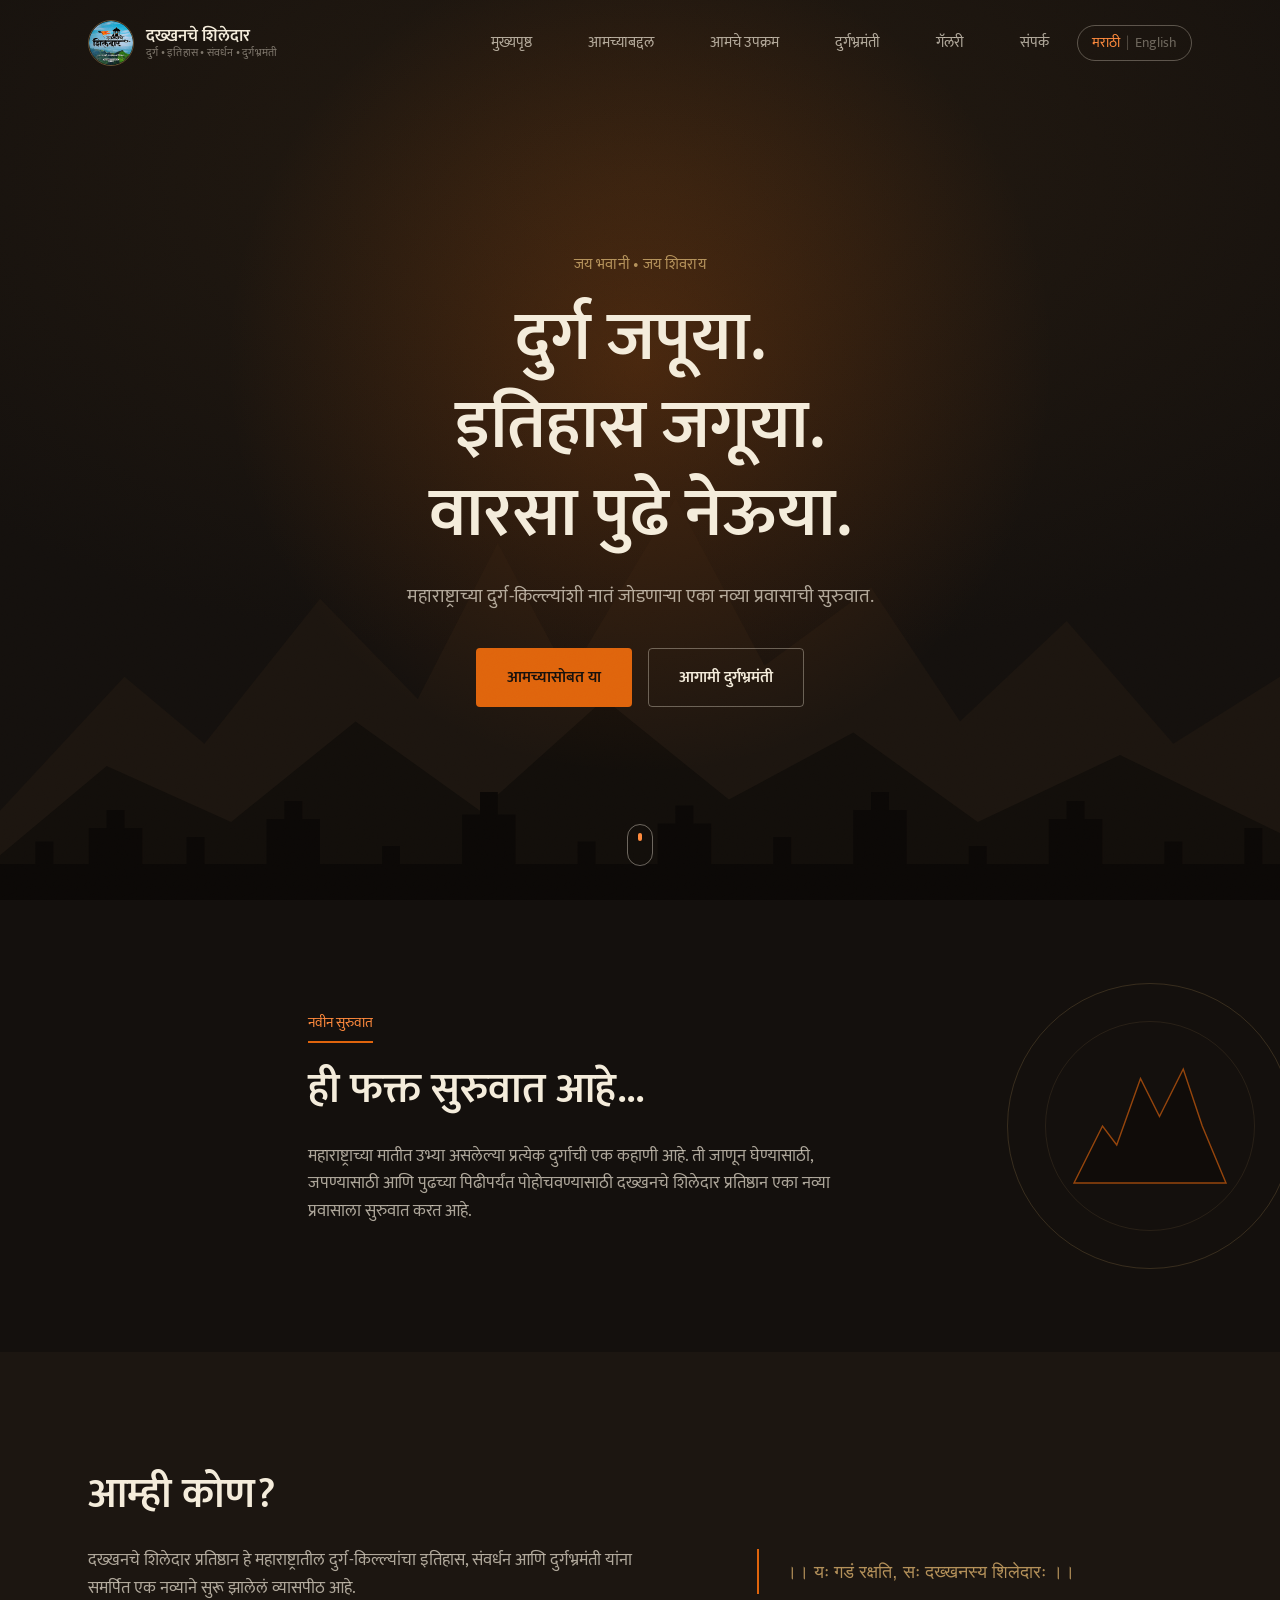
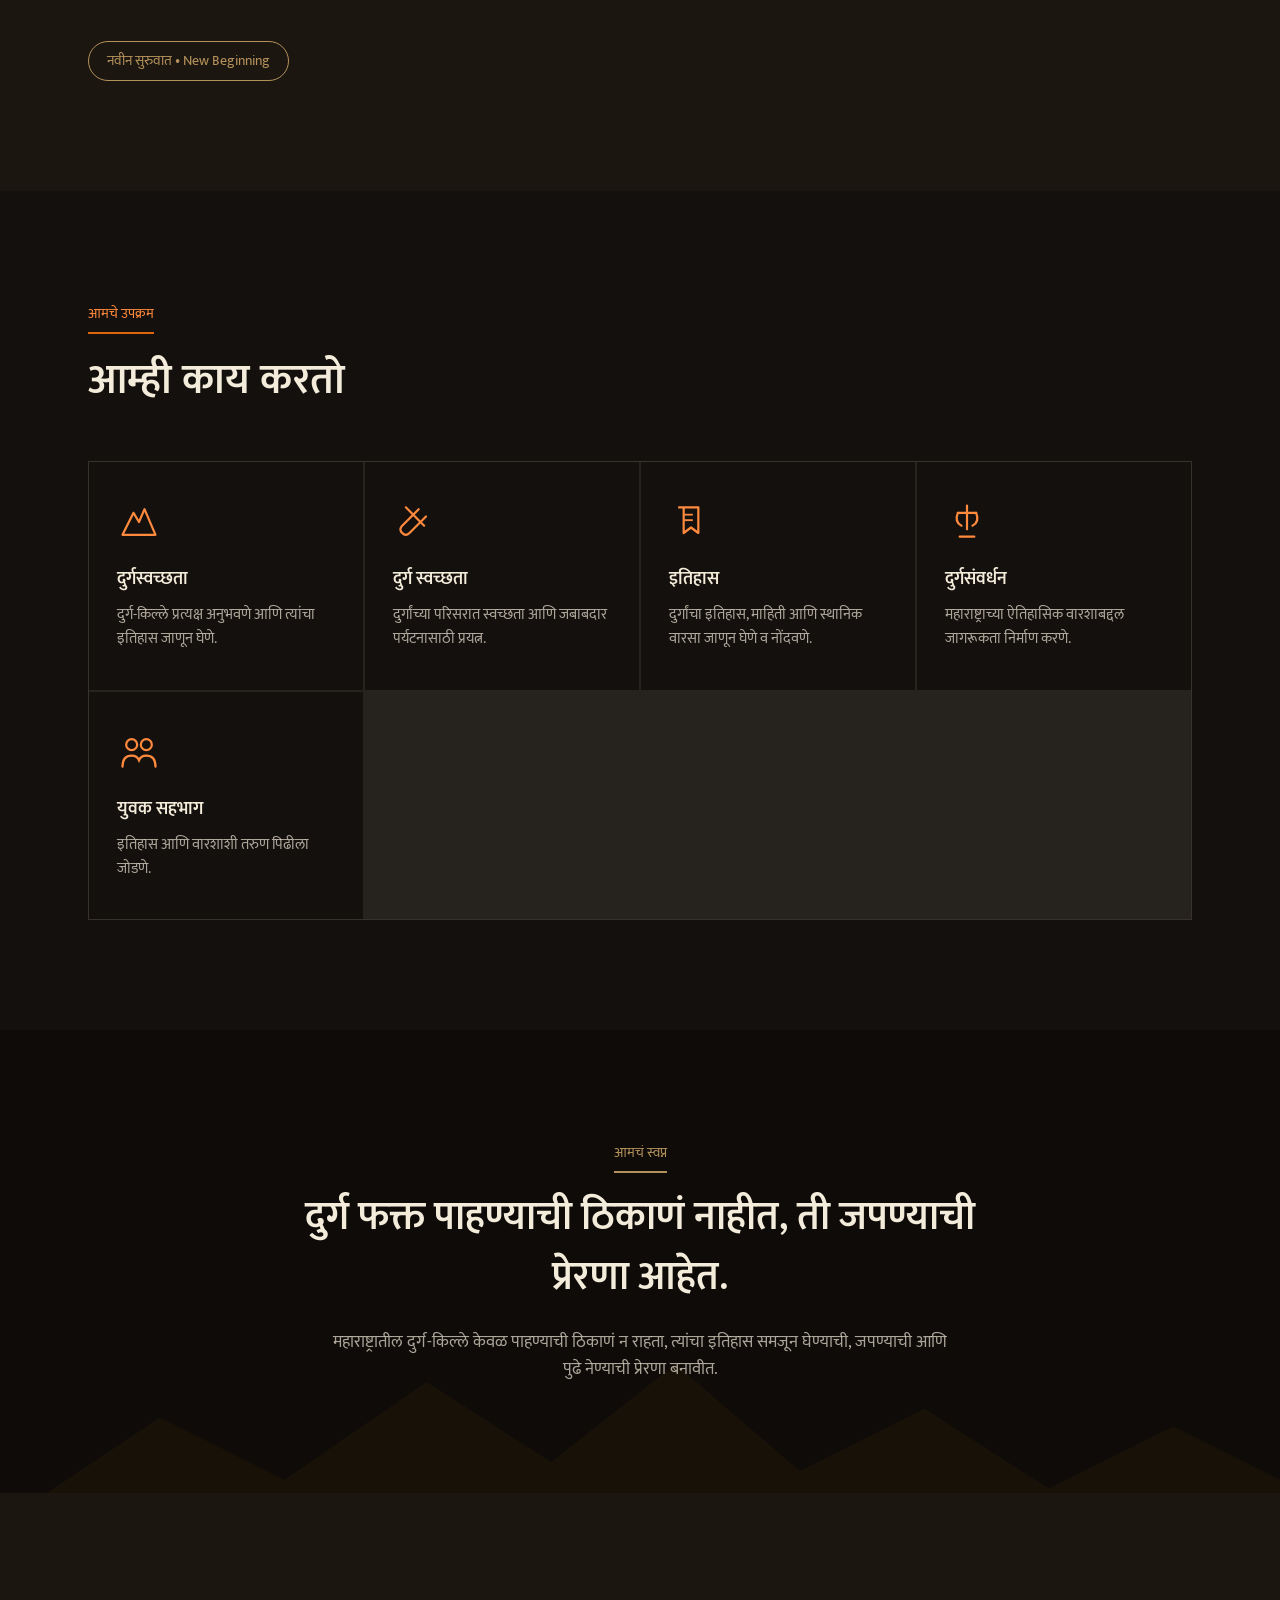
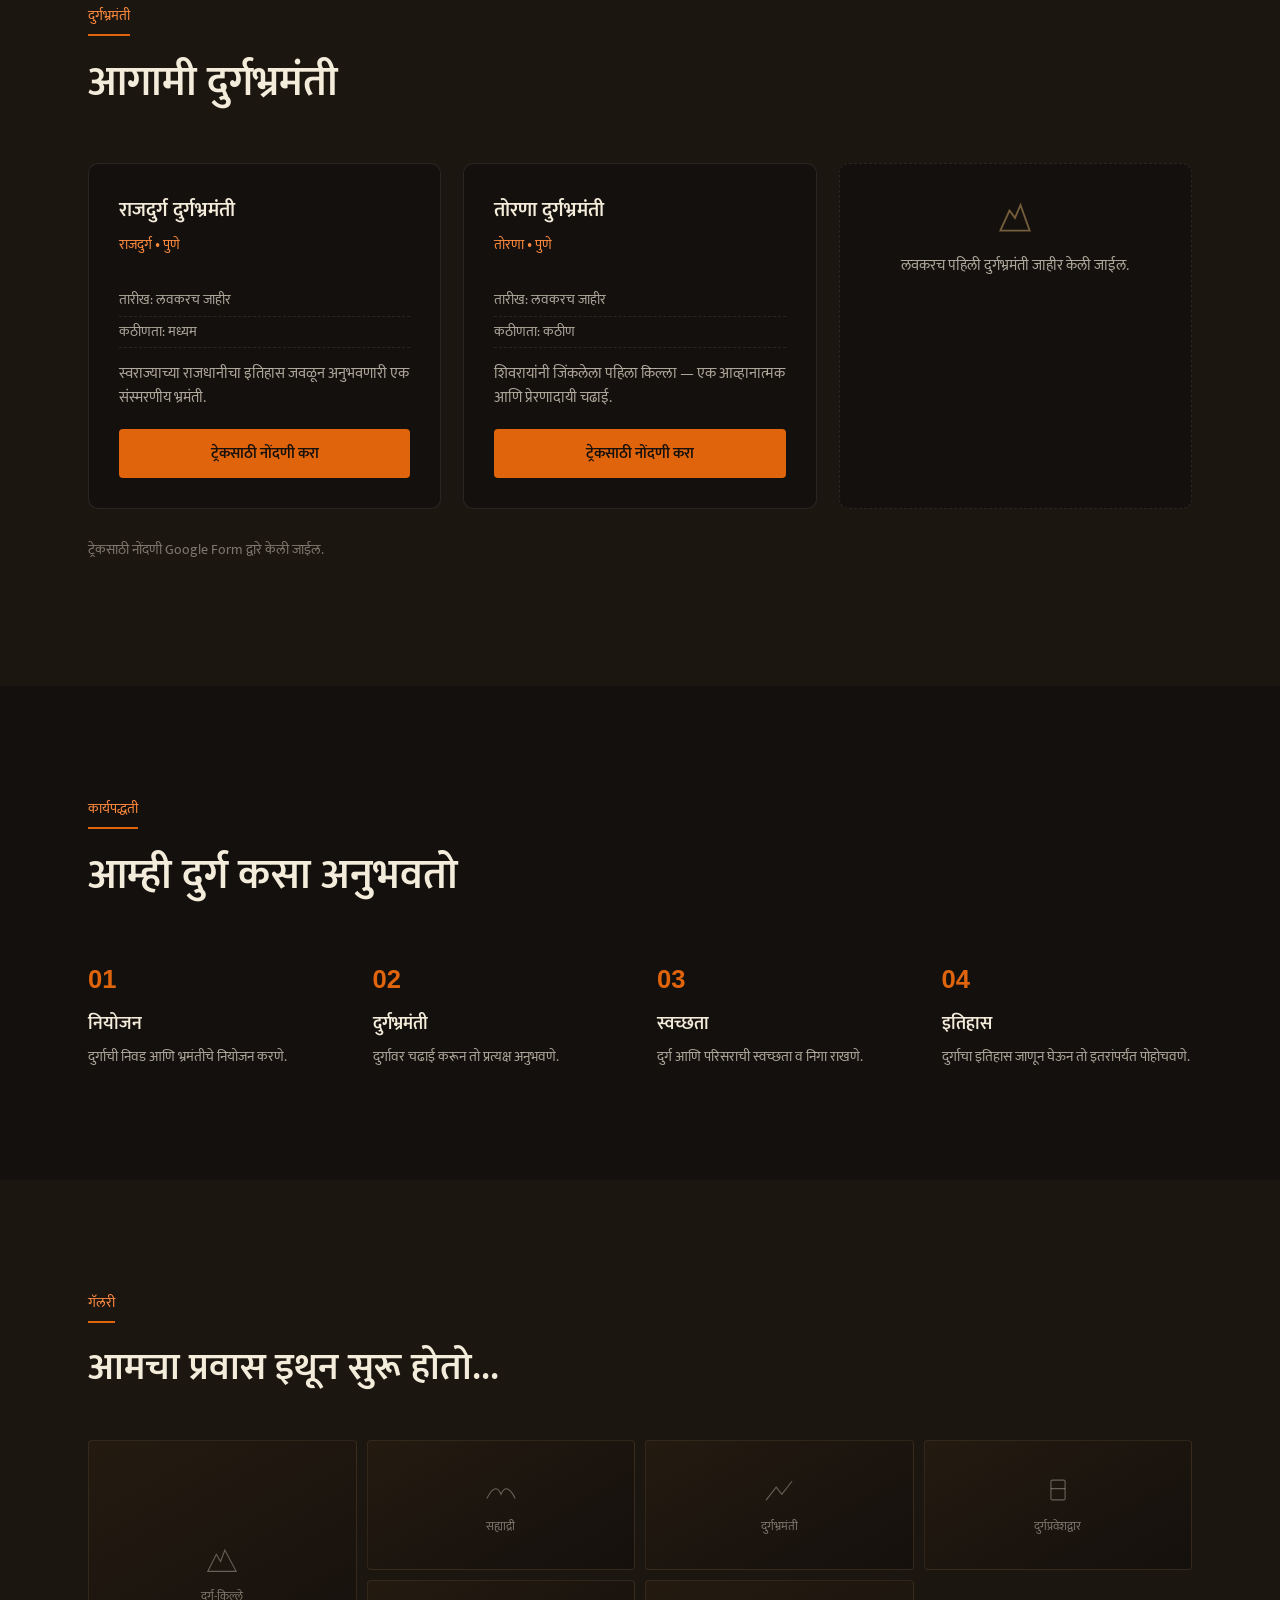
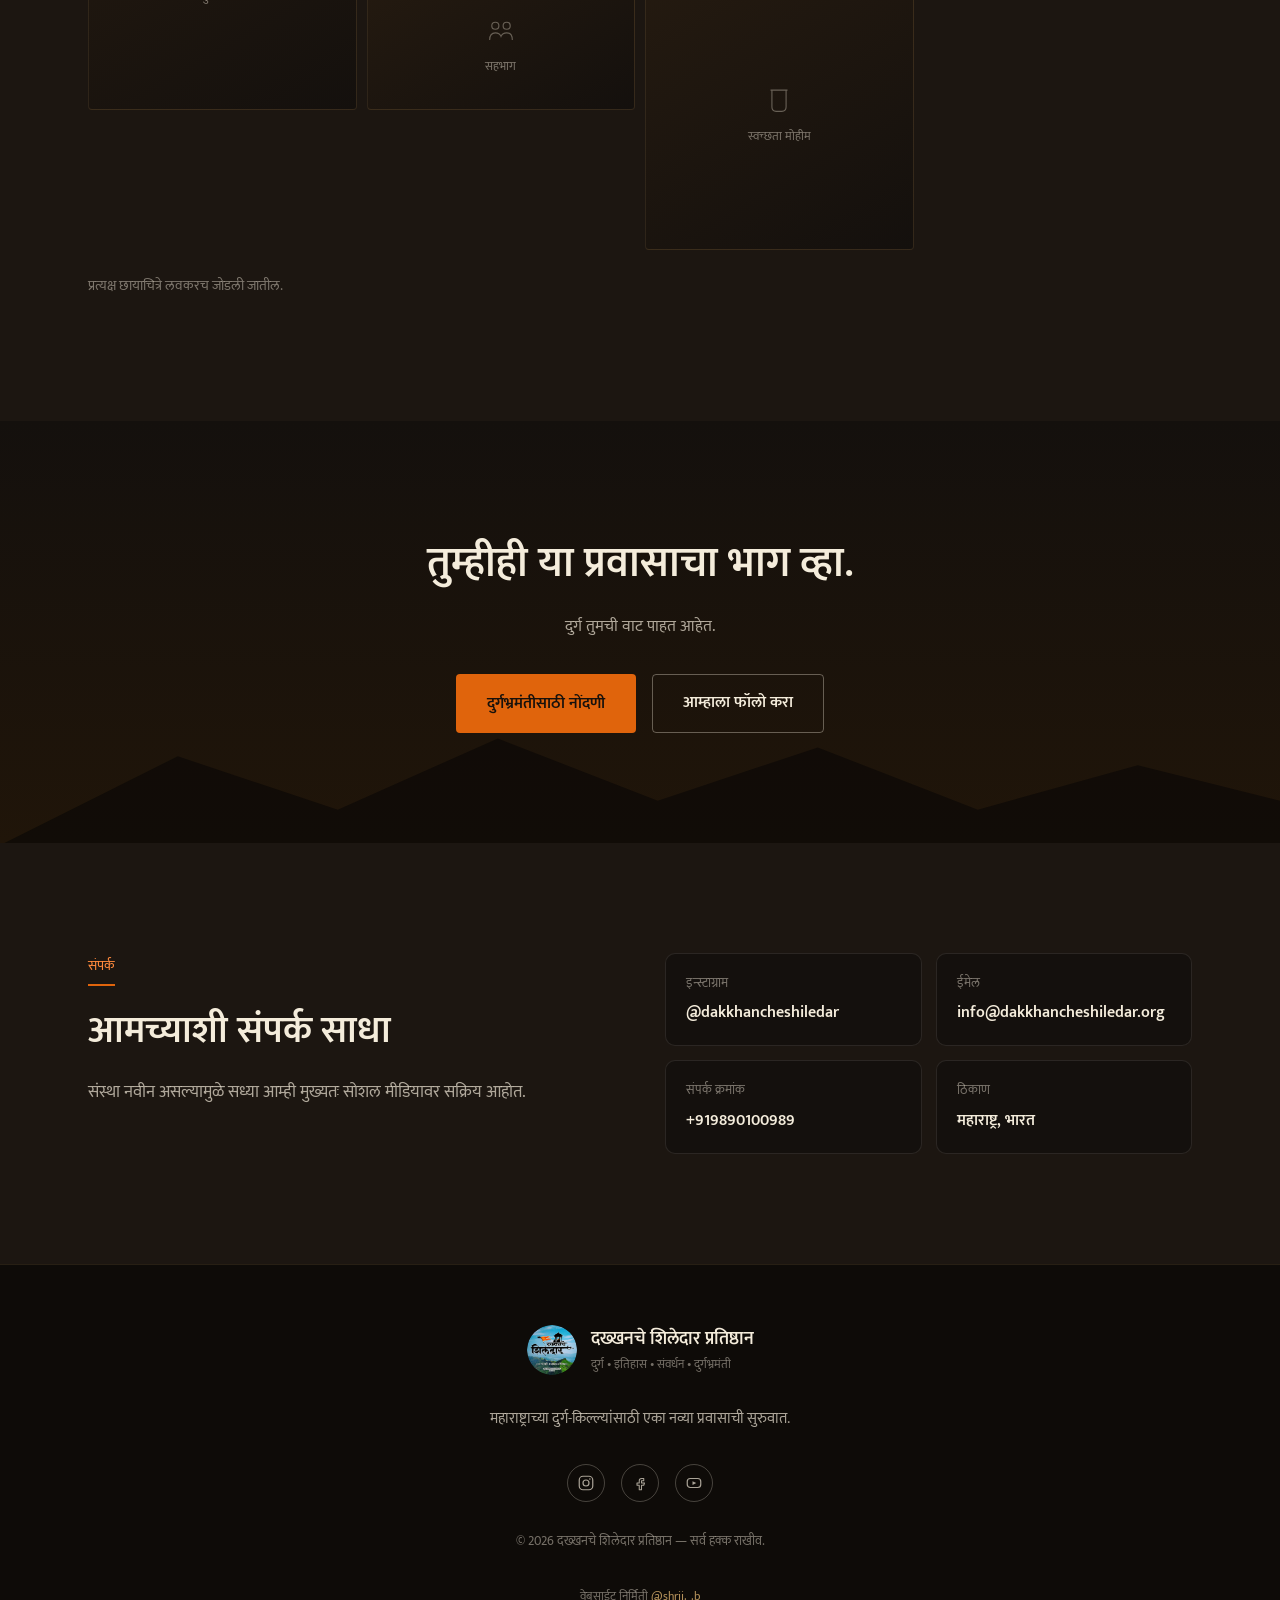
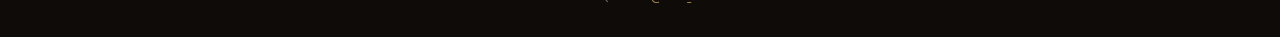
==== commit 08022e17: "Update quote text in index.html" ====
--- a/index.html
+++ b/index.html
@@ -101,7 +101,7 @@
       <span class="badge" data-mr="नवीन सुरुवात • New Beginning" data-en="New Beginning">नवीन सुरुवात • New Beginning</span>
     </div>
     <div class="who__quote">
-      <p data-mr="।। यः दुर्गं रक्षति, सः दख्खनस्य शिलेदारः ।।" data-en="Whoever protects the fort, is the Shiledar of the Dakkhan.">।। यः दुर्गं रक्षति, सः दख्खनस्य शिलेदारः ।।</p>
+      <p data-mr="।। यः गडं रक्षति, सः दख्खनस्य शिलेदारः ।।" data-en="Whoever protects the fort, is the Shiledar of the Dakkhan.">।। यः गडं रक्षति, सः दख्खनस्य शिलेदारः ।।</p>
     </div>
   </div>
 </section>
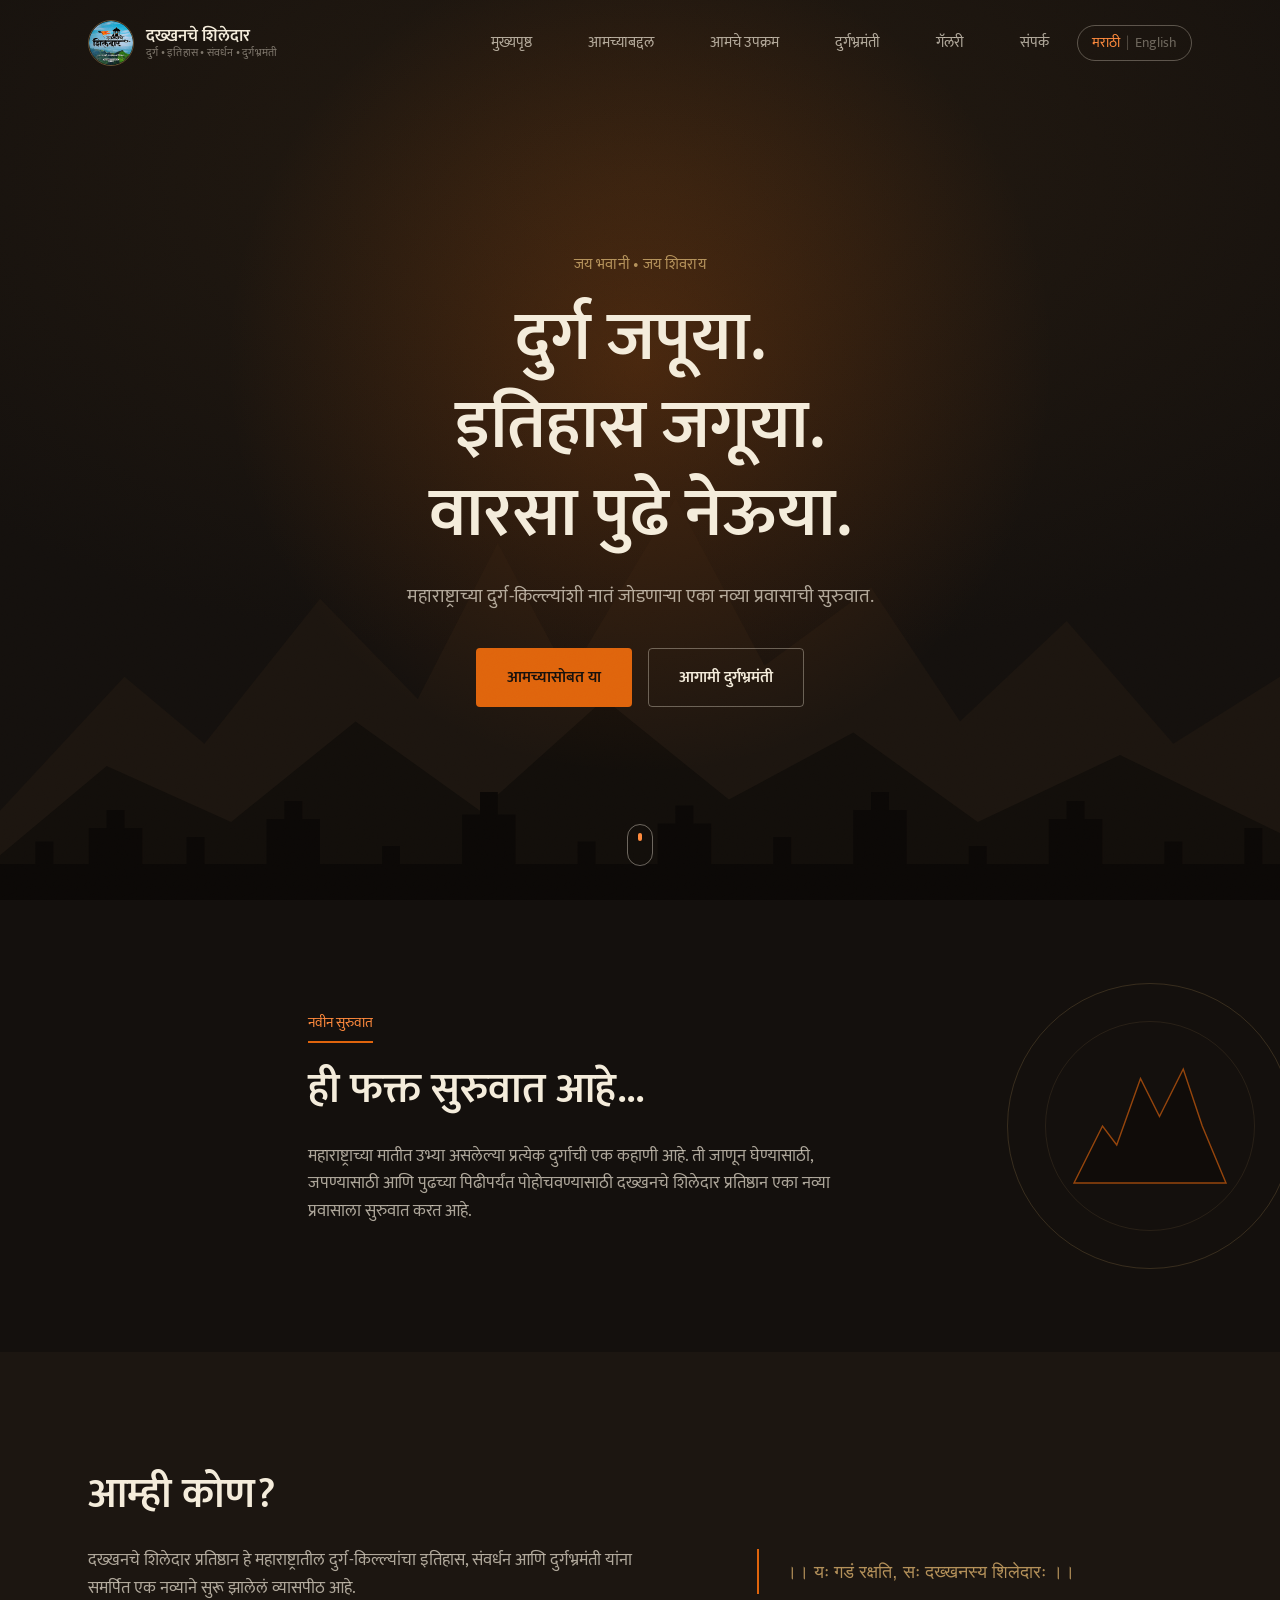
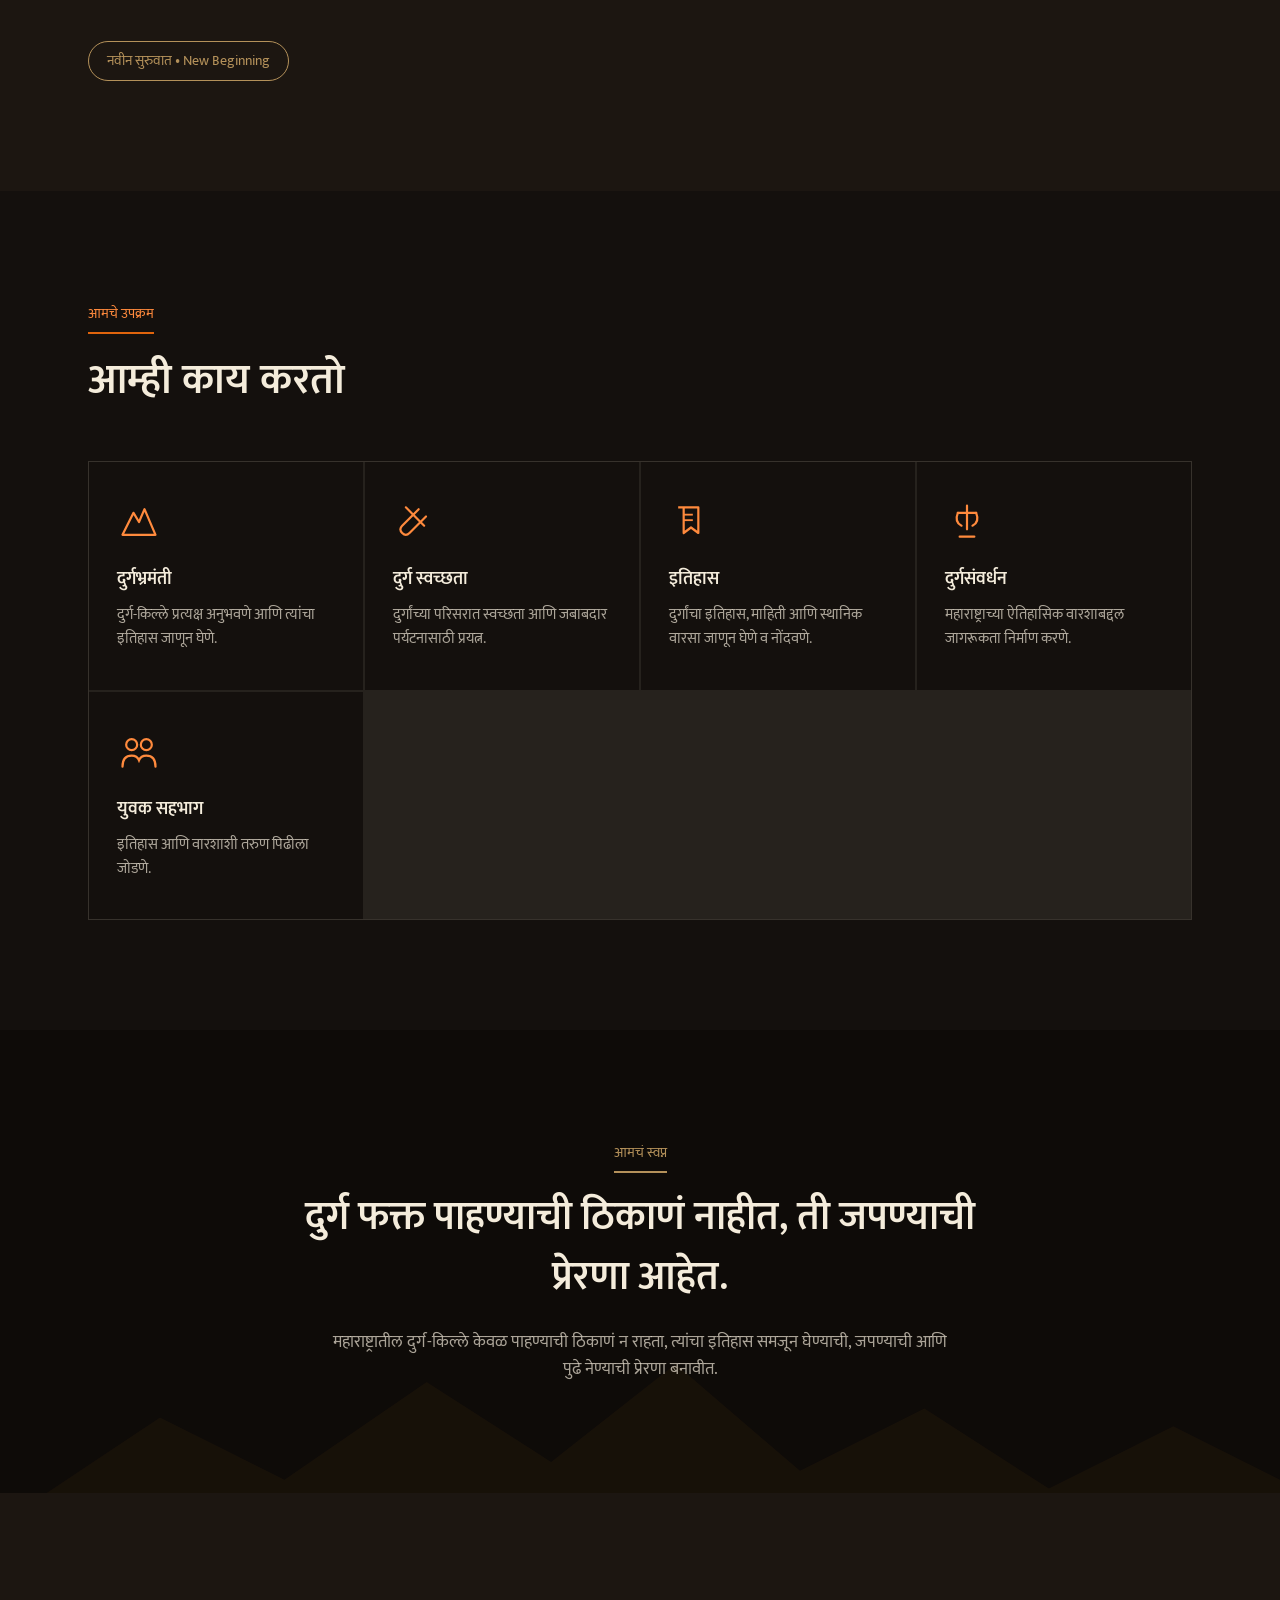
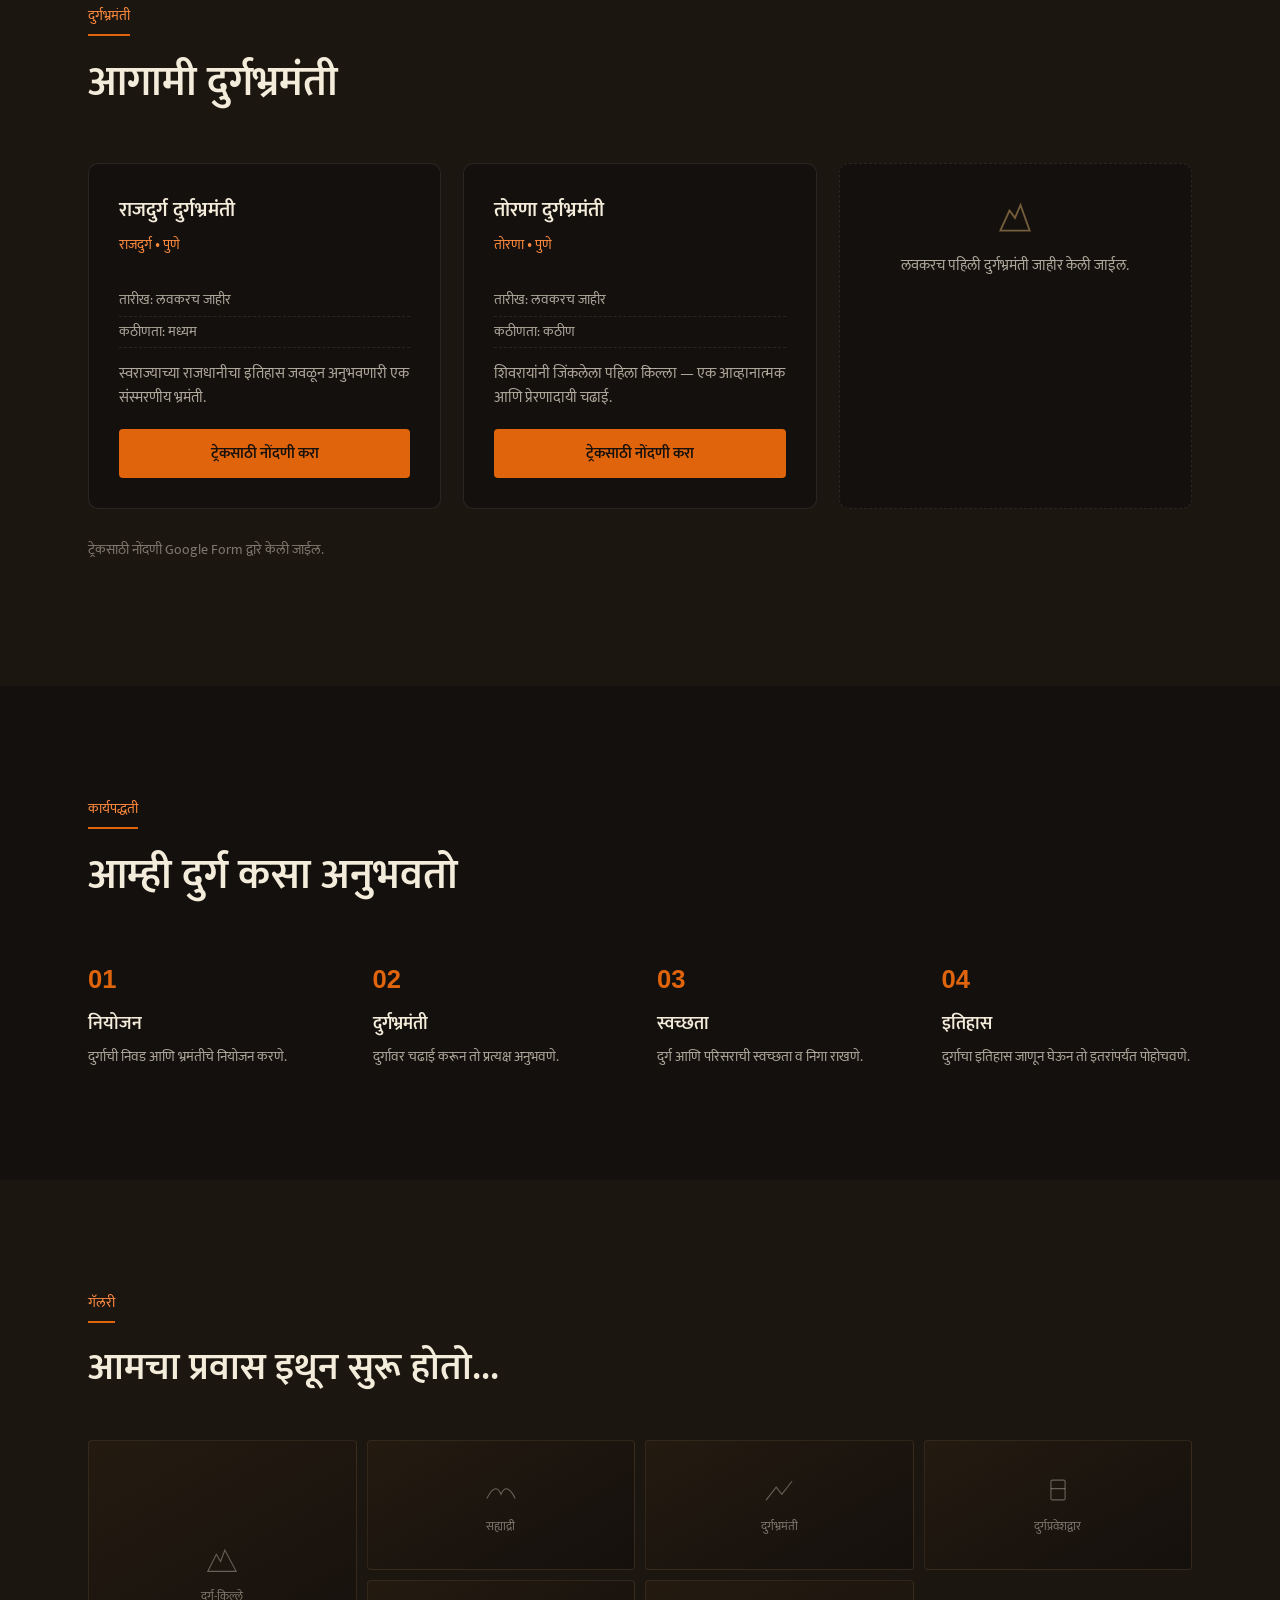
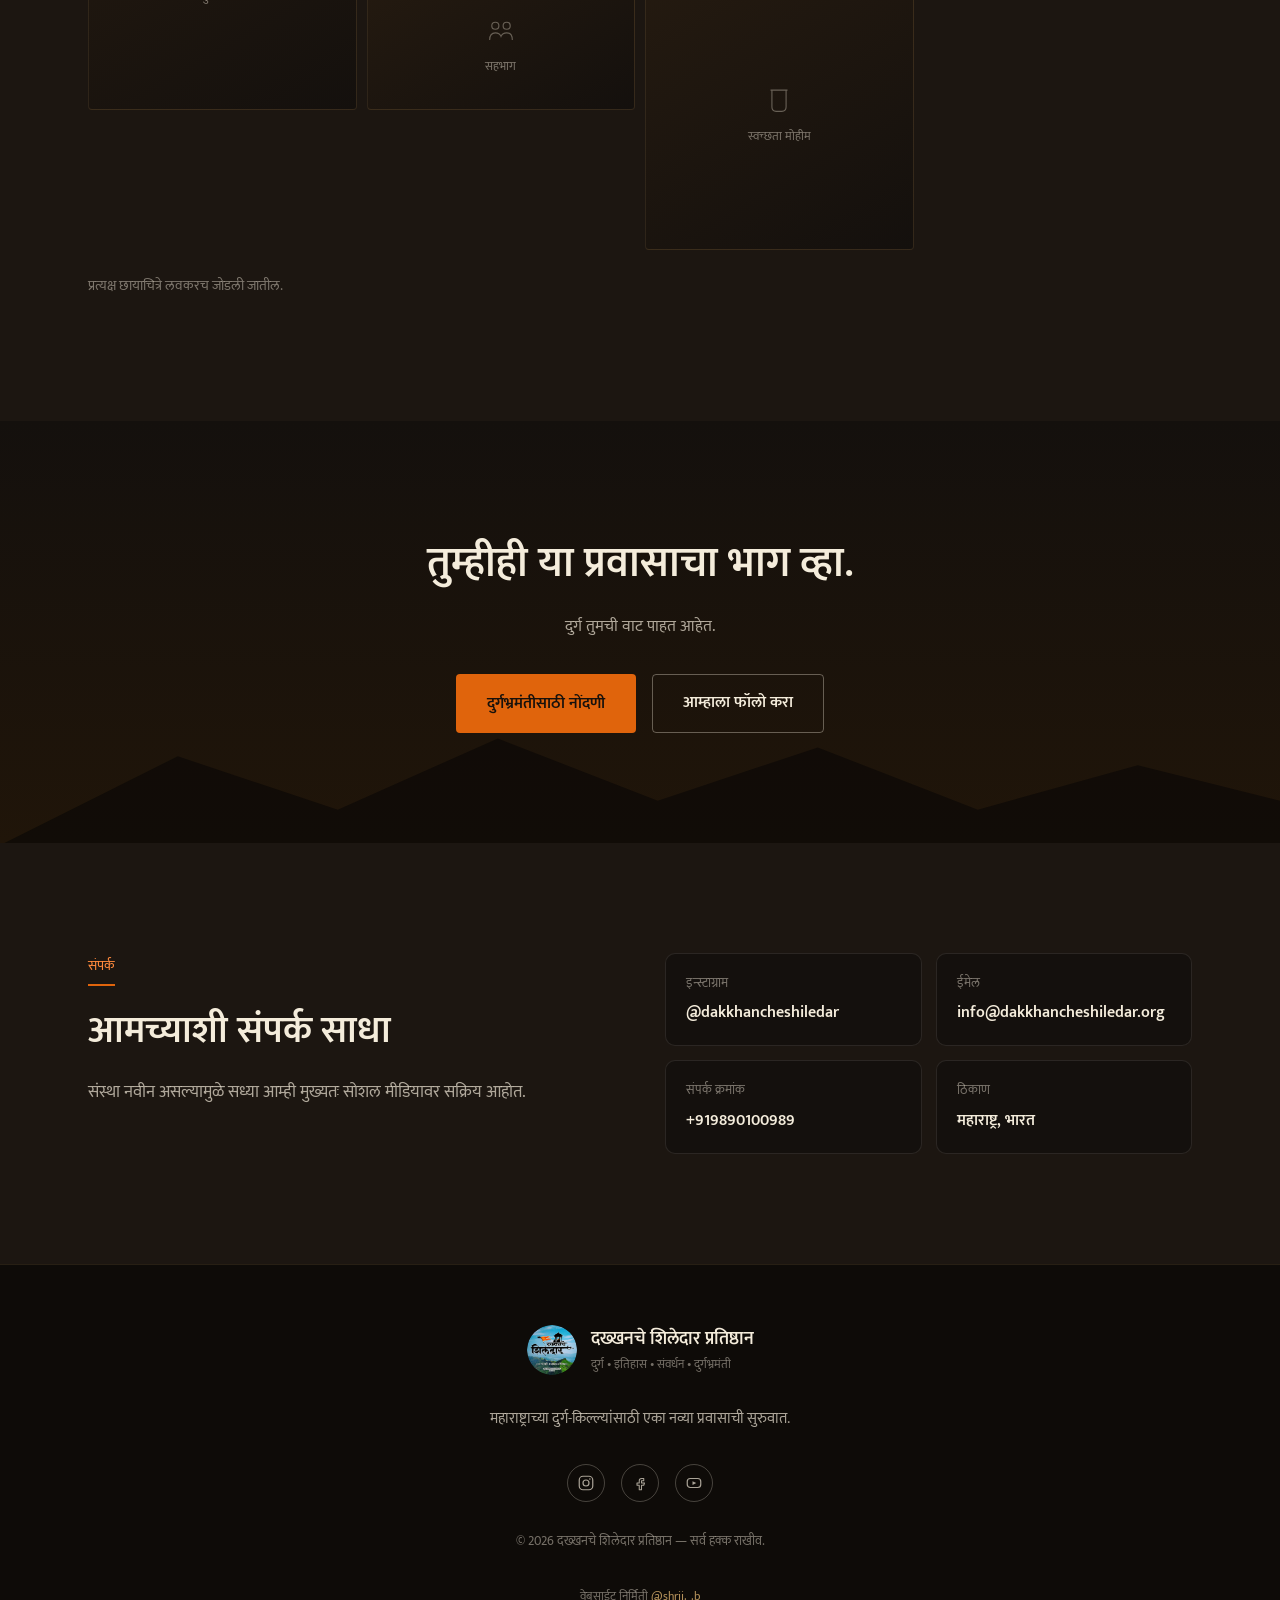
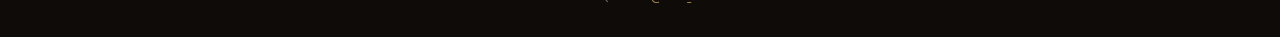
==== commit 243fc74f: "Update card title from 'दुर्गस्वच्छता' to 'दुर्गभ्रमंती'" ====
--- a/index.html
+++ b/index.html
@@ -117,7 +117,7 @@
         <span class="card__icon">
           <svg viewBox="0 0 48 48"><path d="M6 38 L18 14 L24 24 L30 10 L42 38 Z" fill="none" stroke="currentColor" stroke-width="2.4" stroke-linejoin="round"/></svg>
         </span>
-        <h3 data-mr="दुर्गस्वच्छता" data-en="Durg Clean-up">दुर्गस्वच्छता</h3>
+        <h3 data-mr="दुर्गभ्रमंती" data-en="Durg Clean-up">दुर्गभ्रमंती</h3>
         <p data-mr="दुर्ग-किल्ले प्रत्यक्ष अनुभवणे आणि त्यांचा इतिहास जाणून घेणे." data-en="Experiencing forts firsthand and learning their history.">दुर्ग-किल्ले प्रत्यक्ष अनुभवणे आणि त्यांचा इतिहास जाणून घेणे.</p>
       </div>
 
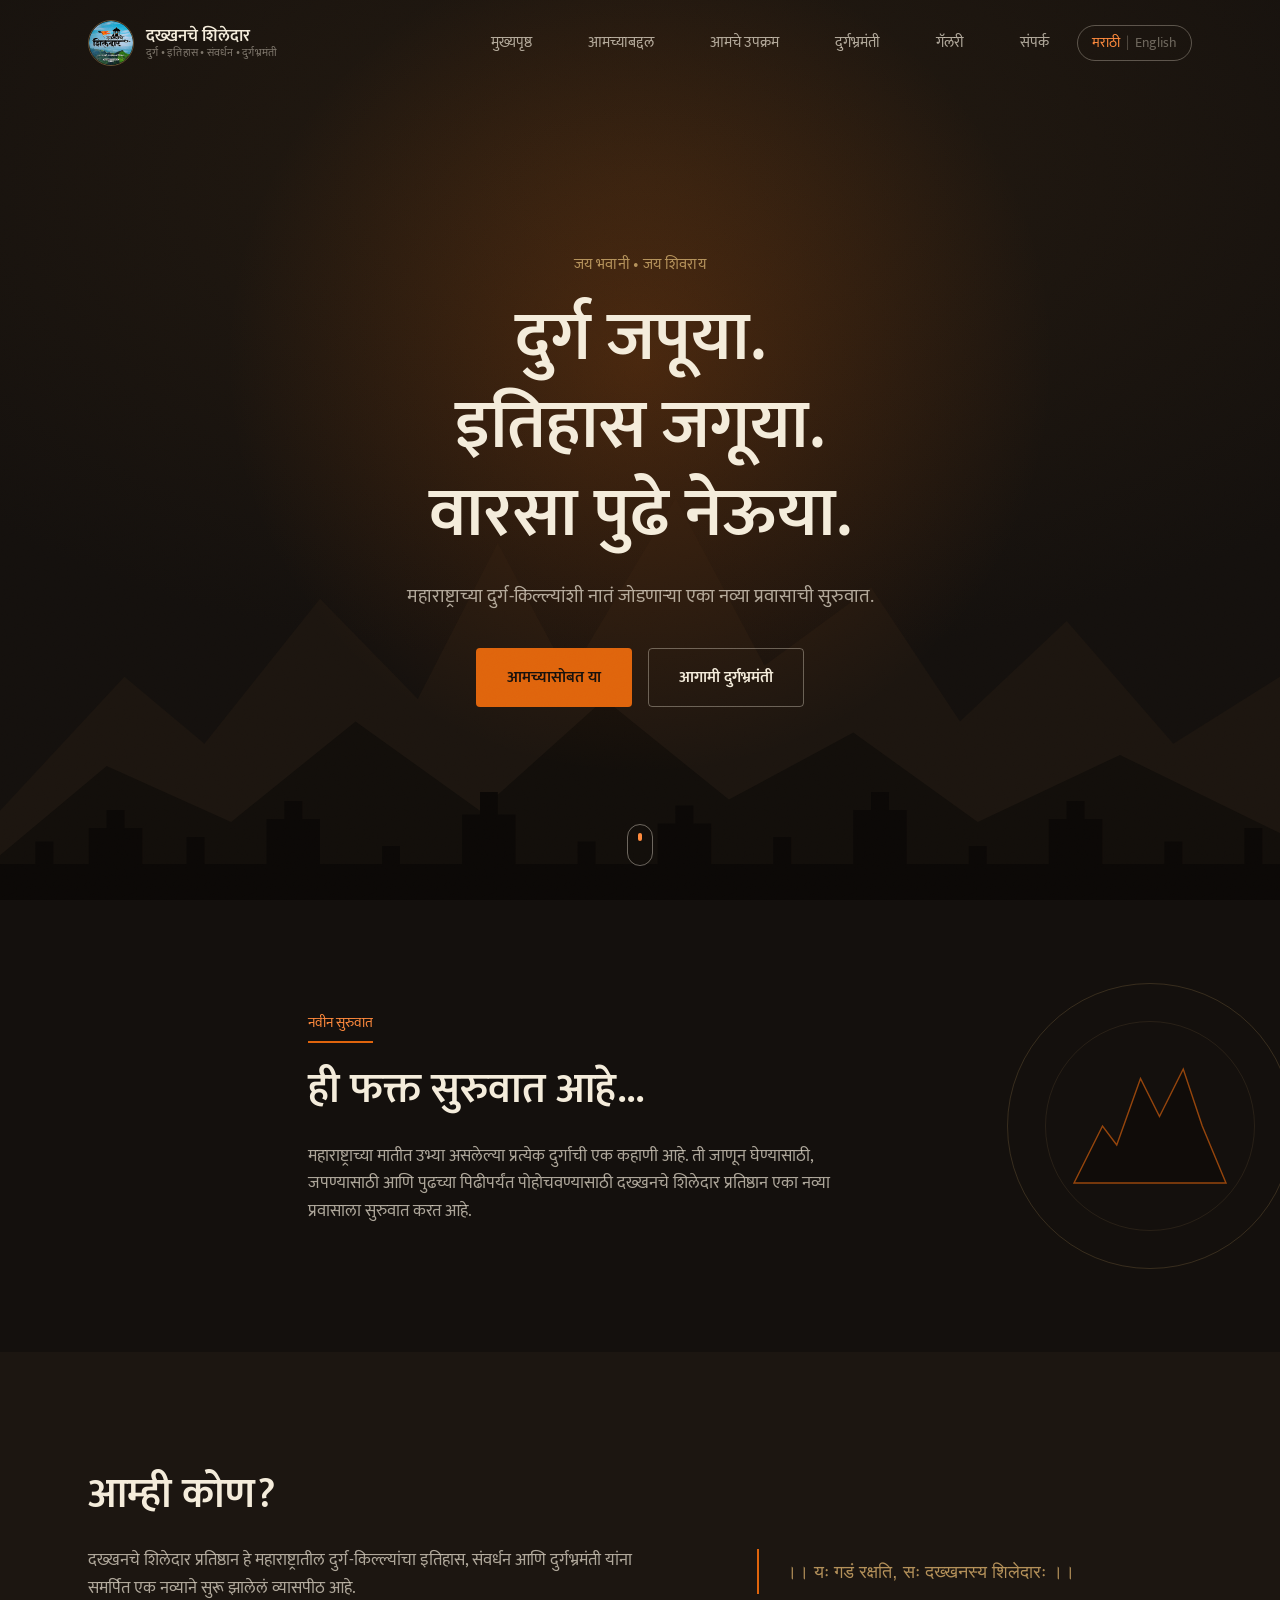
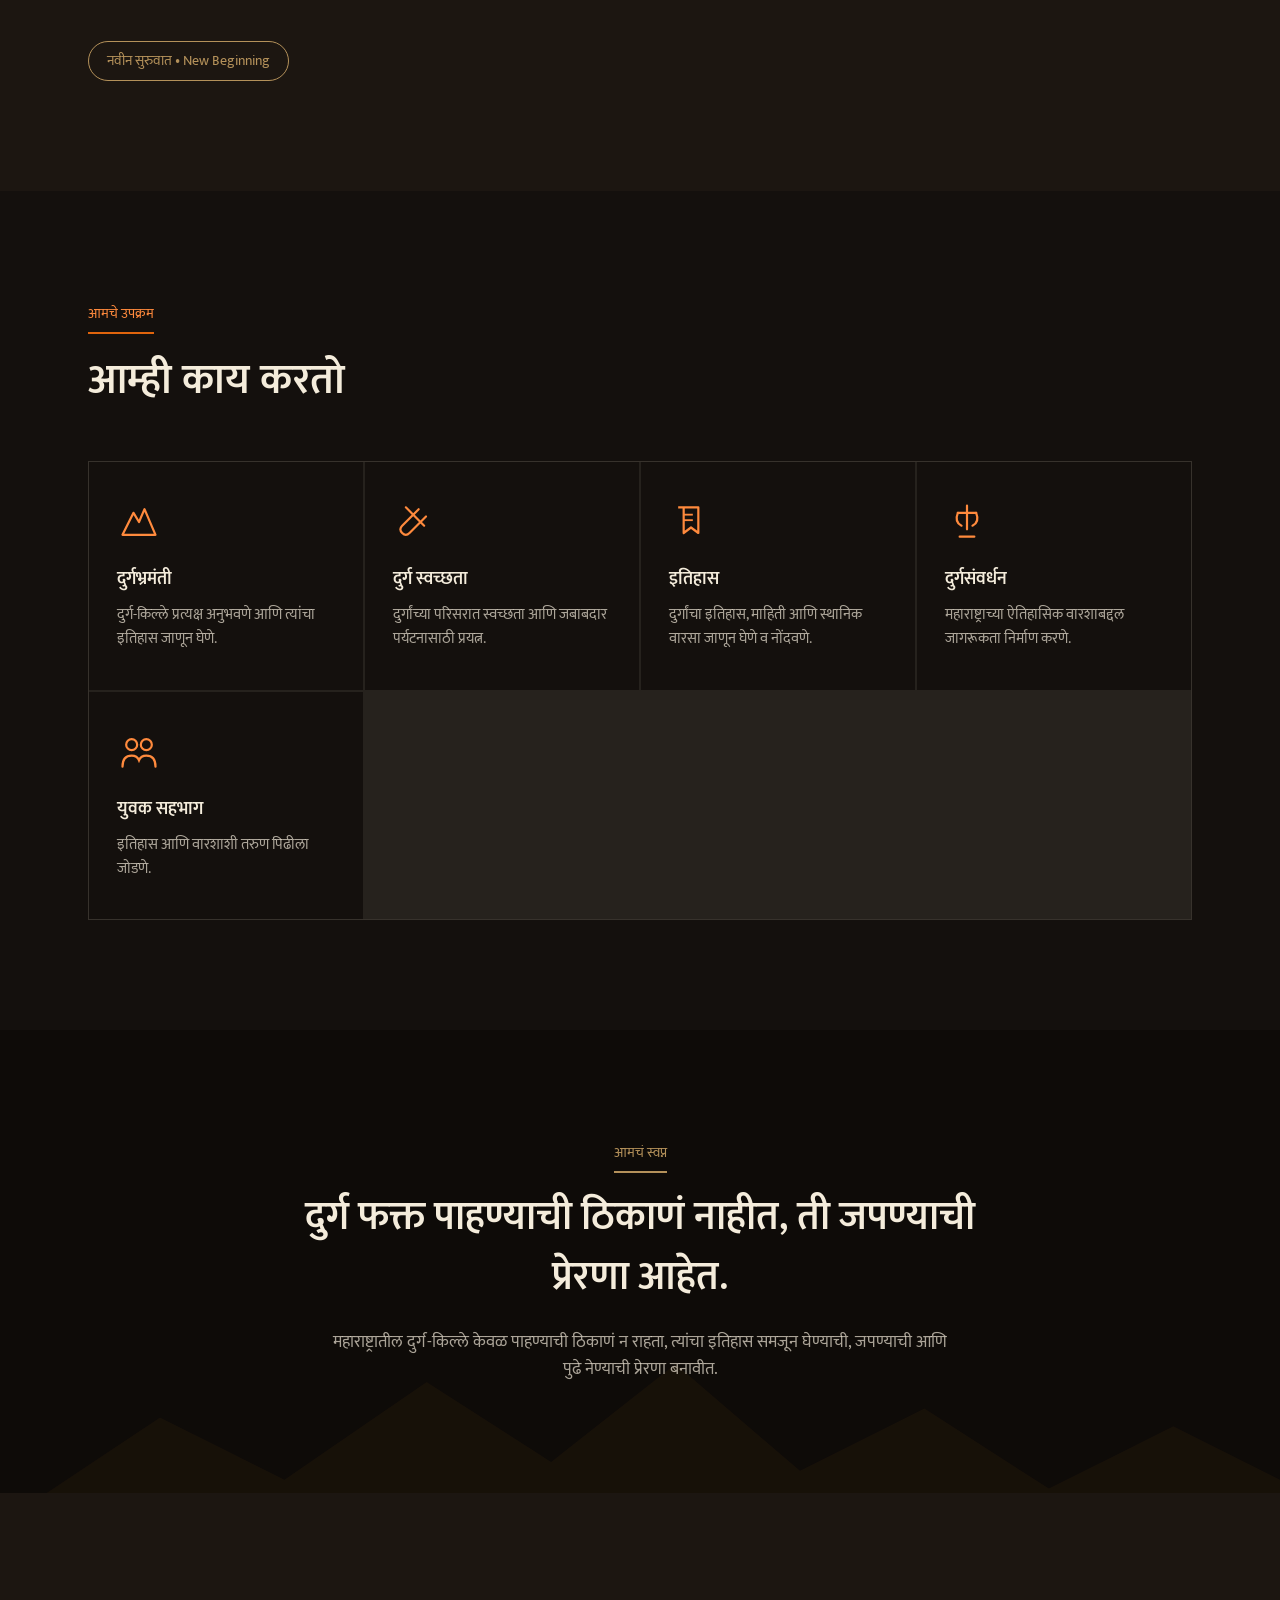
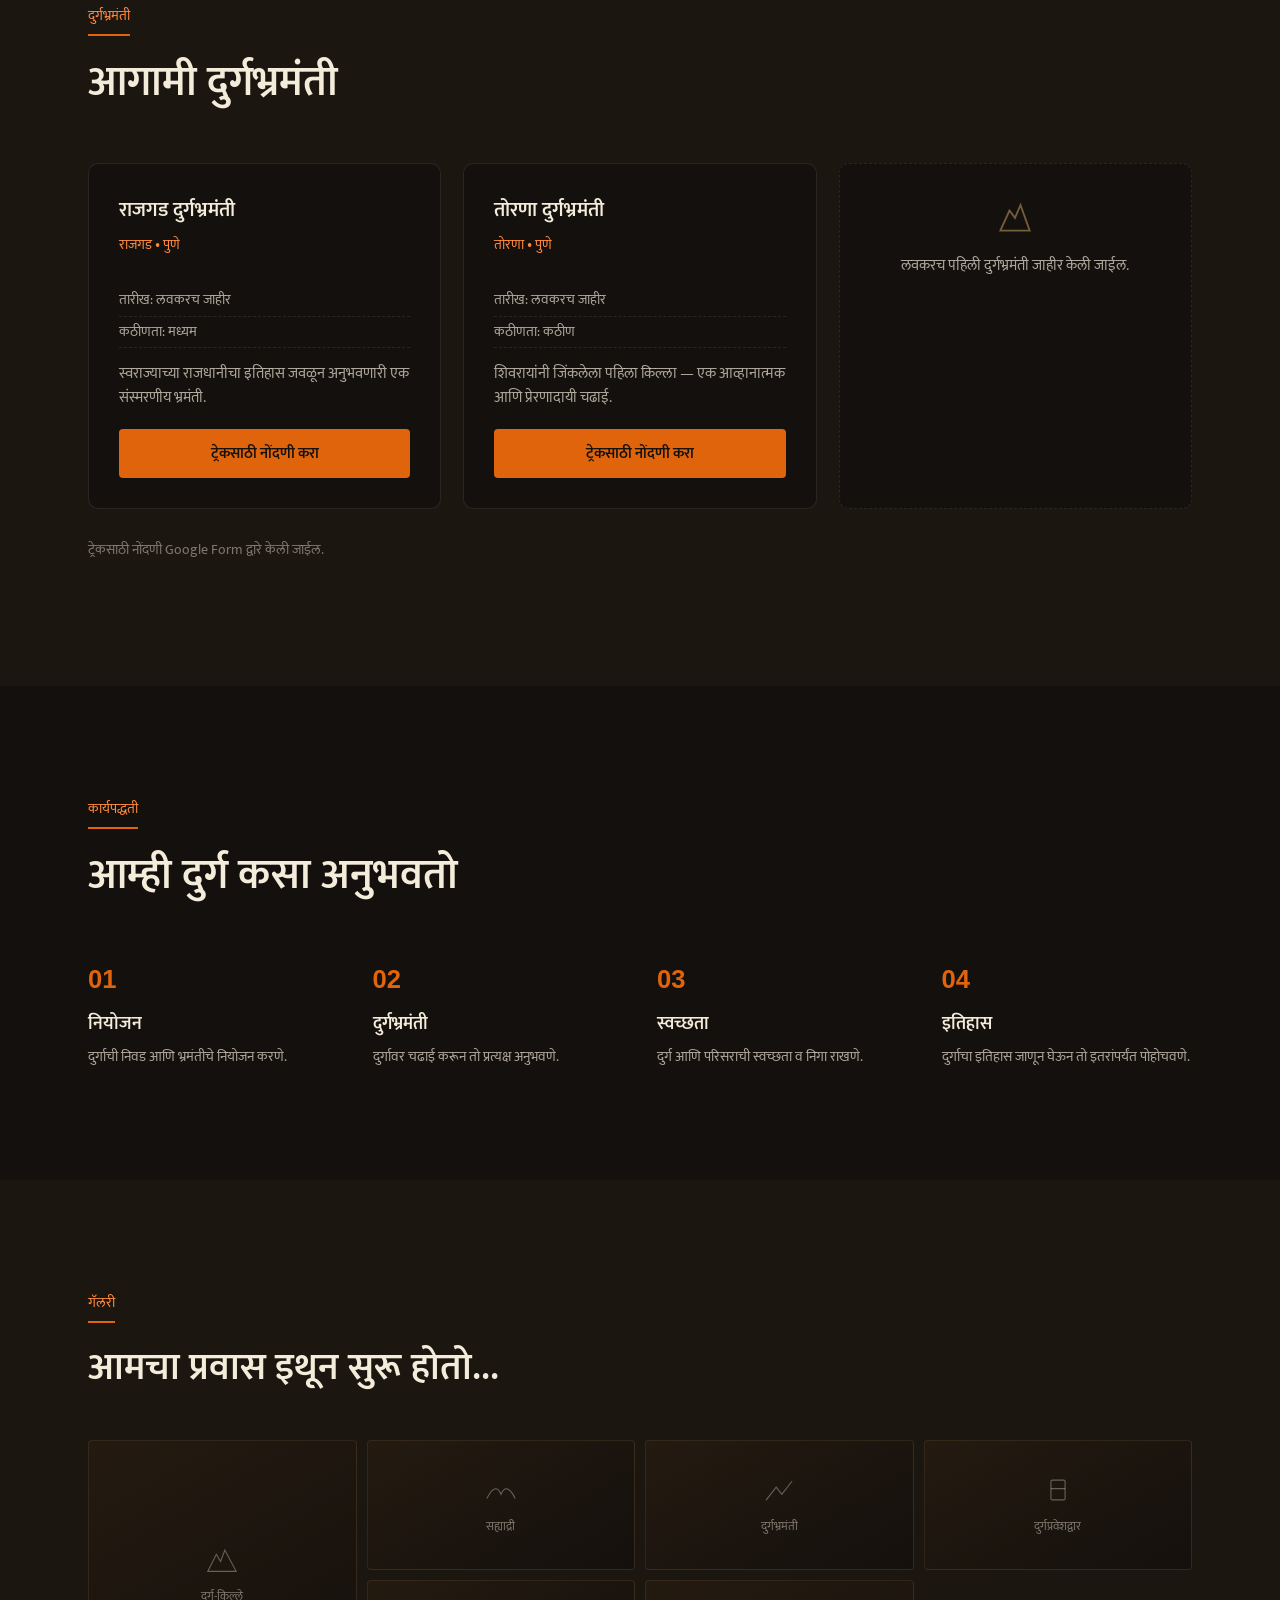
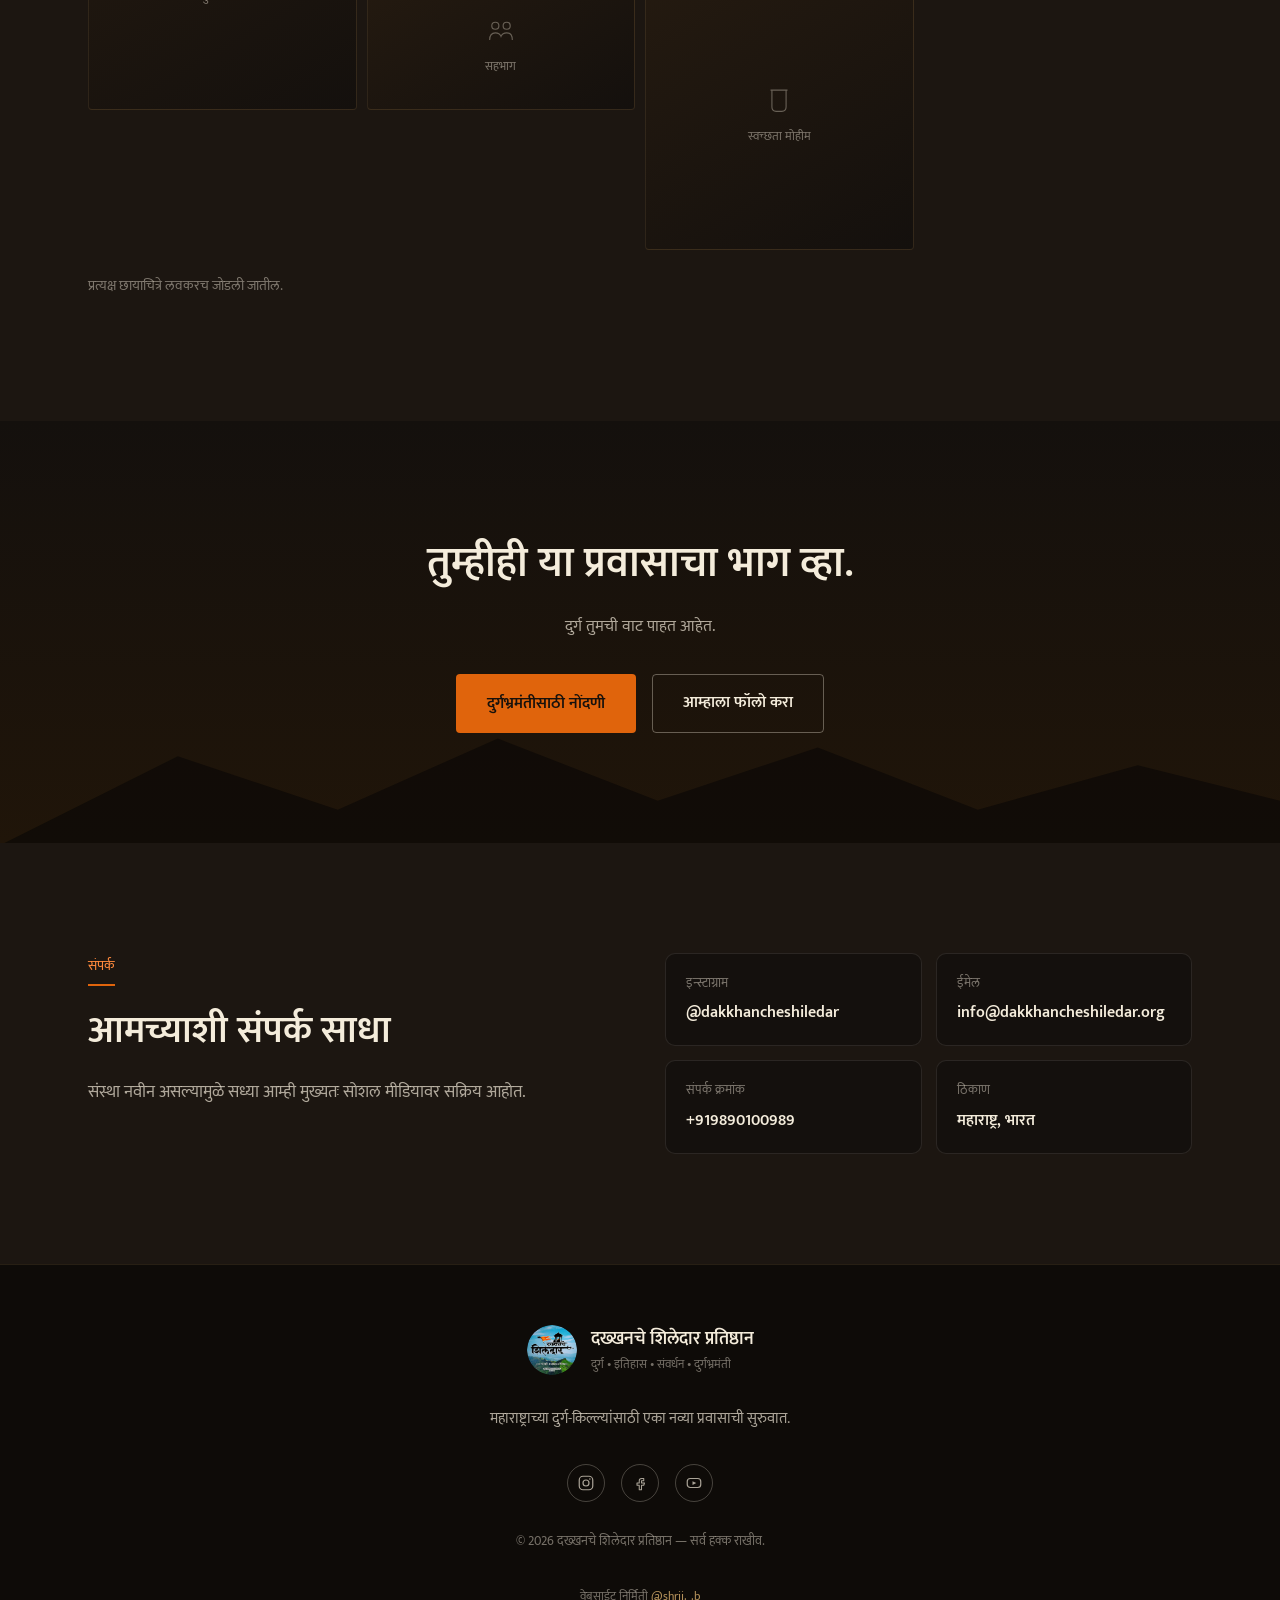
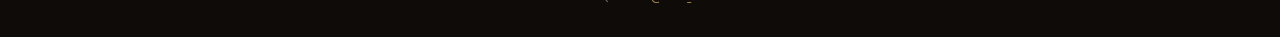
==== commit 2105add5: "Update index.html" ====
--- a/index.html
+++ b/index.html
@@ -179,8 +179,8 @@
     <div class="trek-cards">
       <div class="trek-card">
         <div class="trek-card__top">
-          <h3 data-mr="राजदुर्ग दुर्गभ्रमंती" data-en="Rajgad Trek">राजदुर्ग दुर्गभ्रमंती</h3>
-          <span class="trek-card__place" data-mr="राजदुर्ग • पुणे" data-en="Rajgad • Pune">राजदुर्ग • पुणे</span>
+          <h3 data-mr="राजगड दुर्गभ्रमंती" data-en="Rajgad Trek">राजगड दुर्गभ्रमंती</h3>
+          <span class="trek-card__place" data-mr="राजगड • पुणे" data-en="Rajgad • Pune">राजगड • पुणे</span>
         </div>
         <ul class="trek-card__meta">
           <li><span data-mr="तारीख" data-en="Date">तारीख</span>: <span data-mr="लवकरच जाहीर" data-en="To be announced">लवकरच जाहीर</span></li>
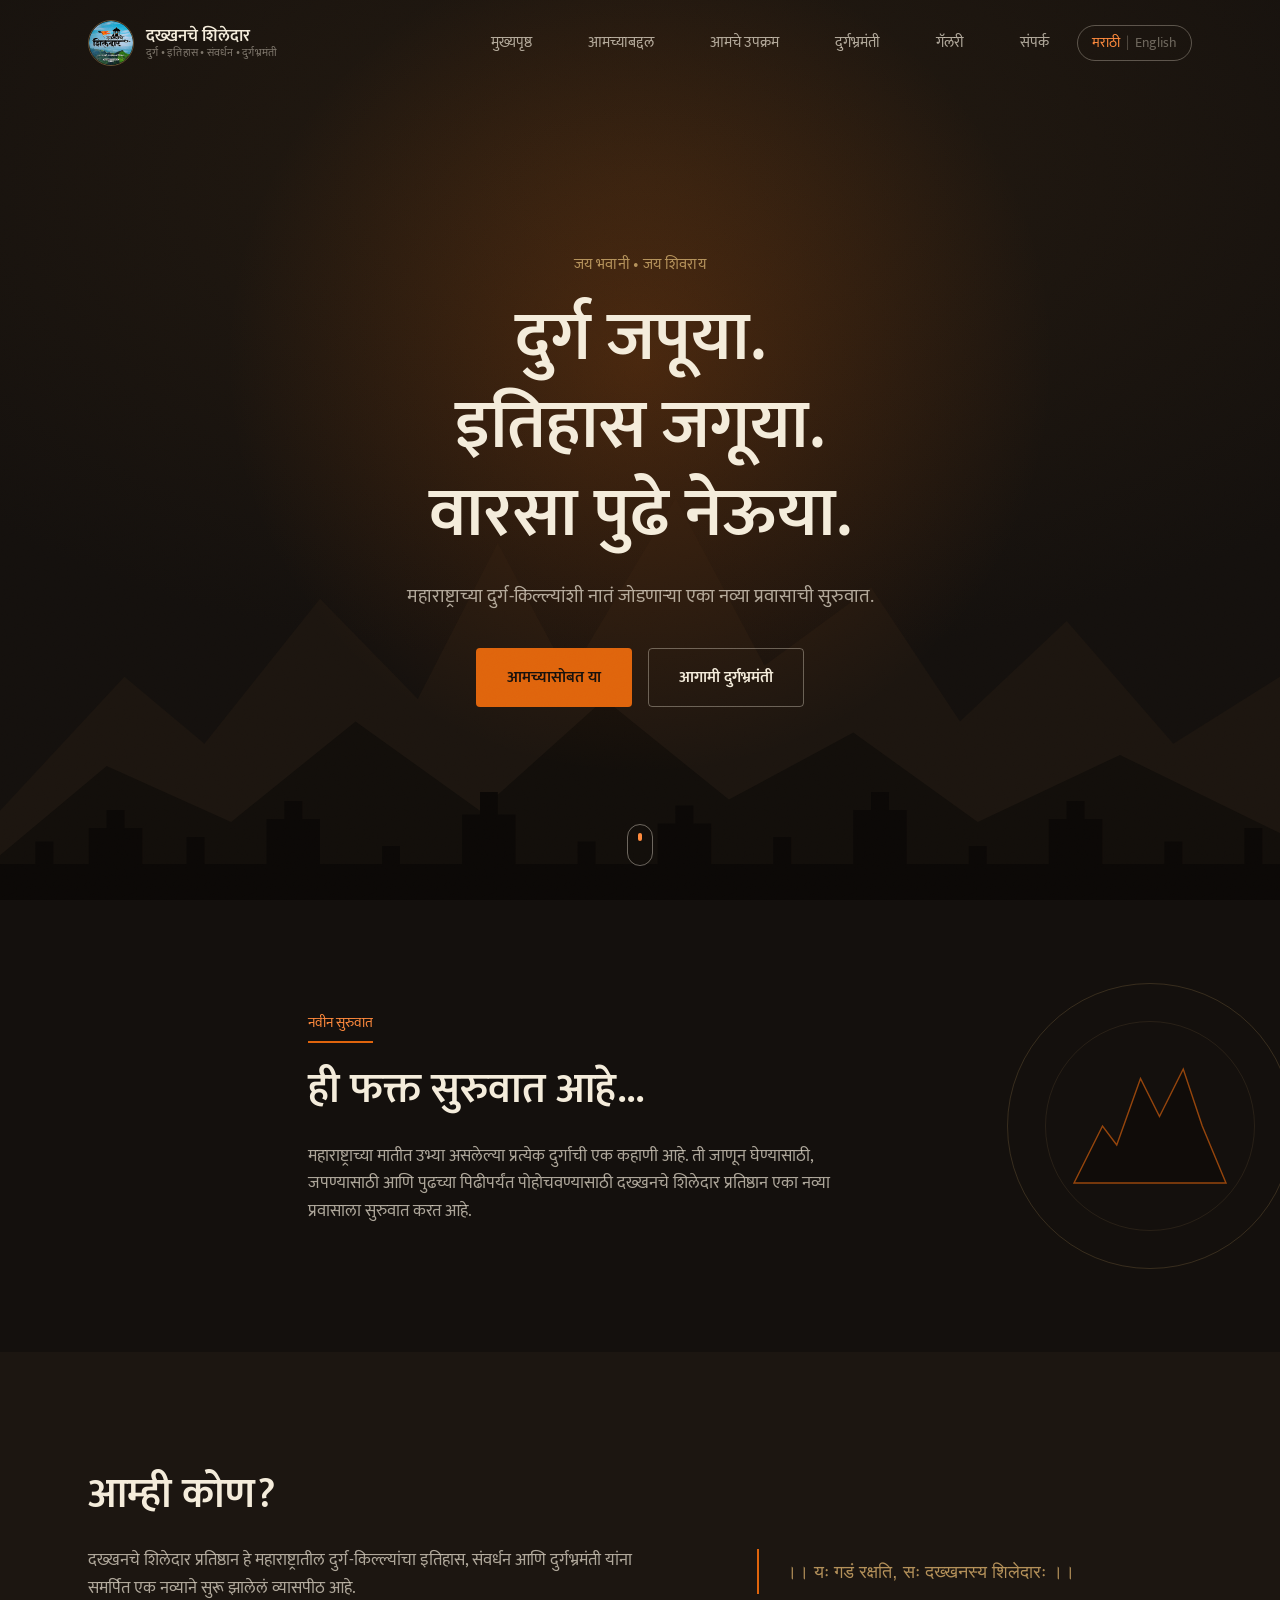
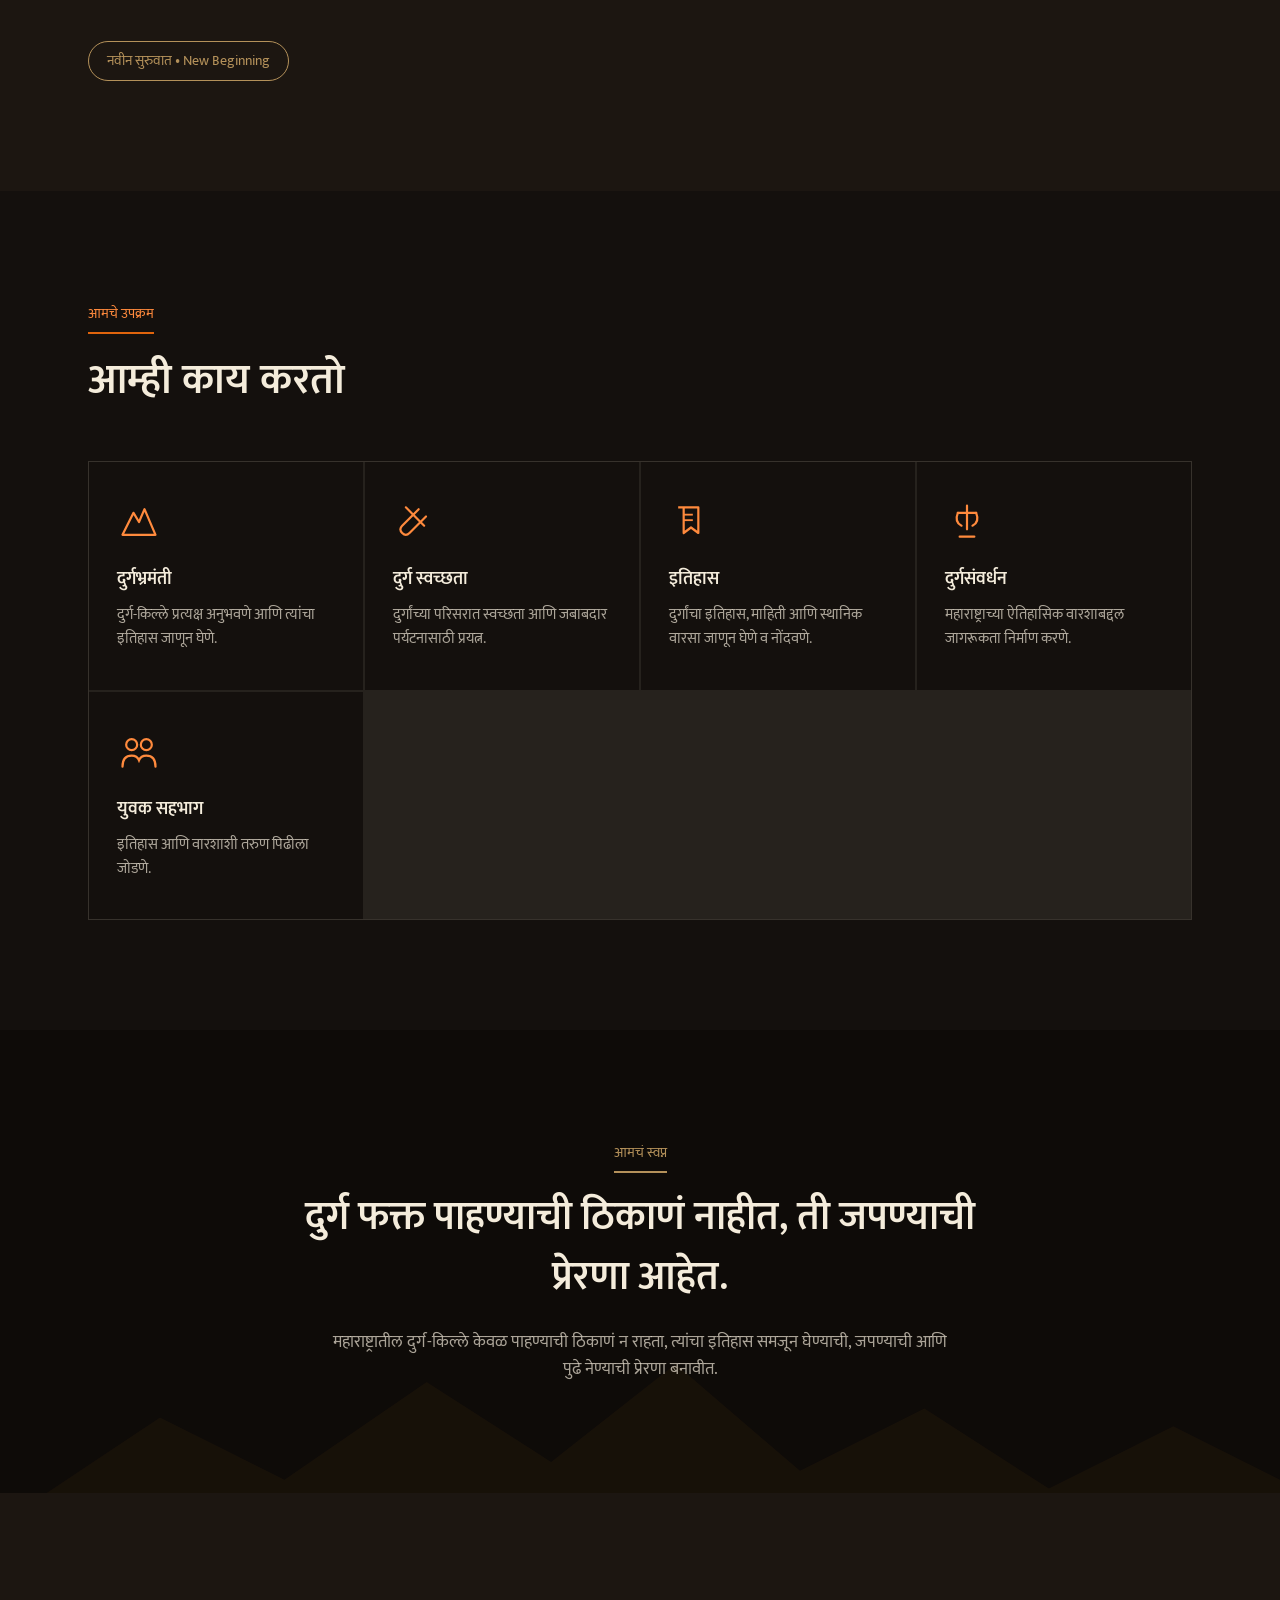
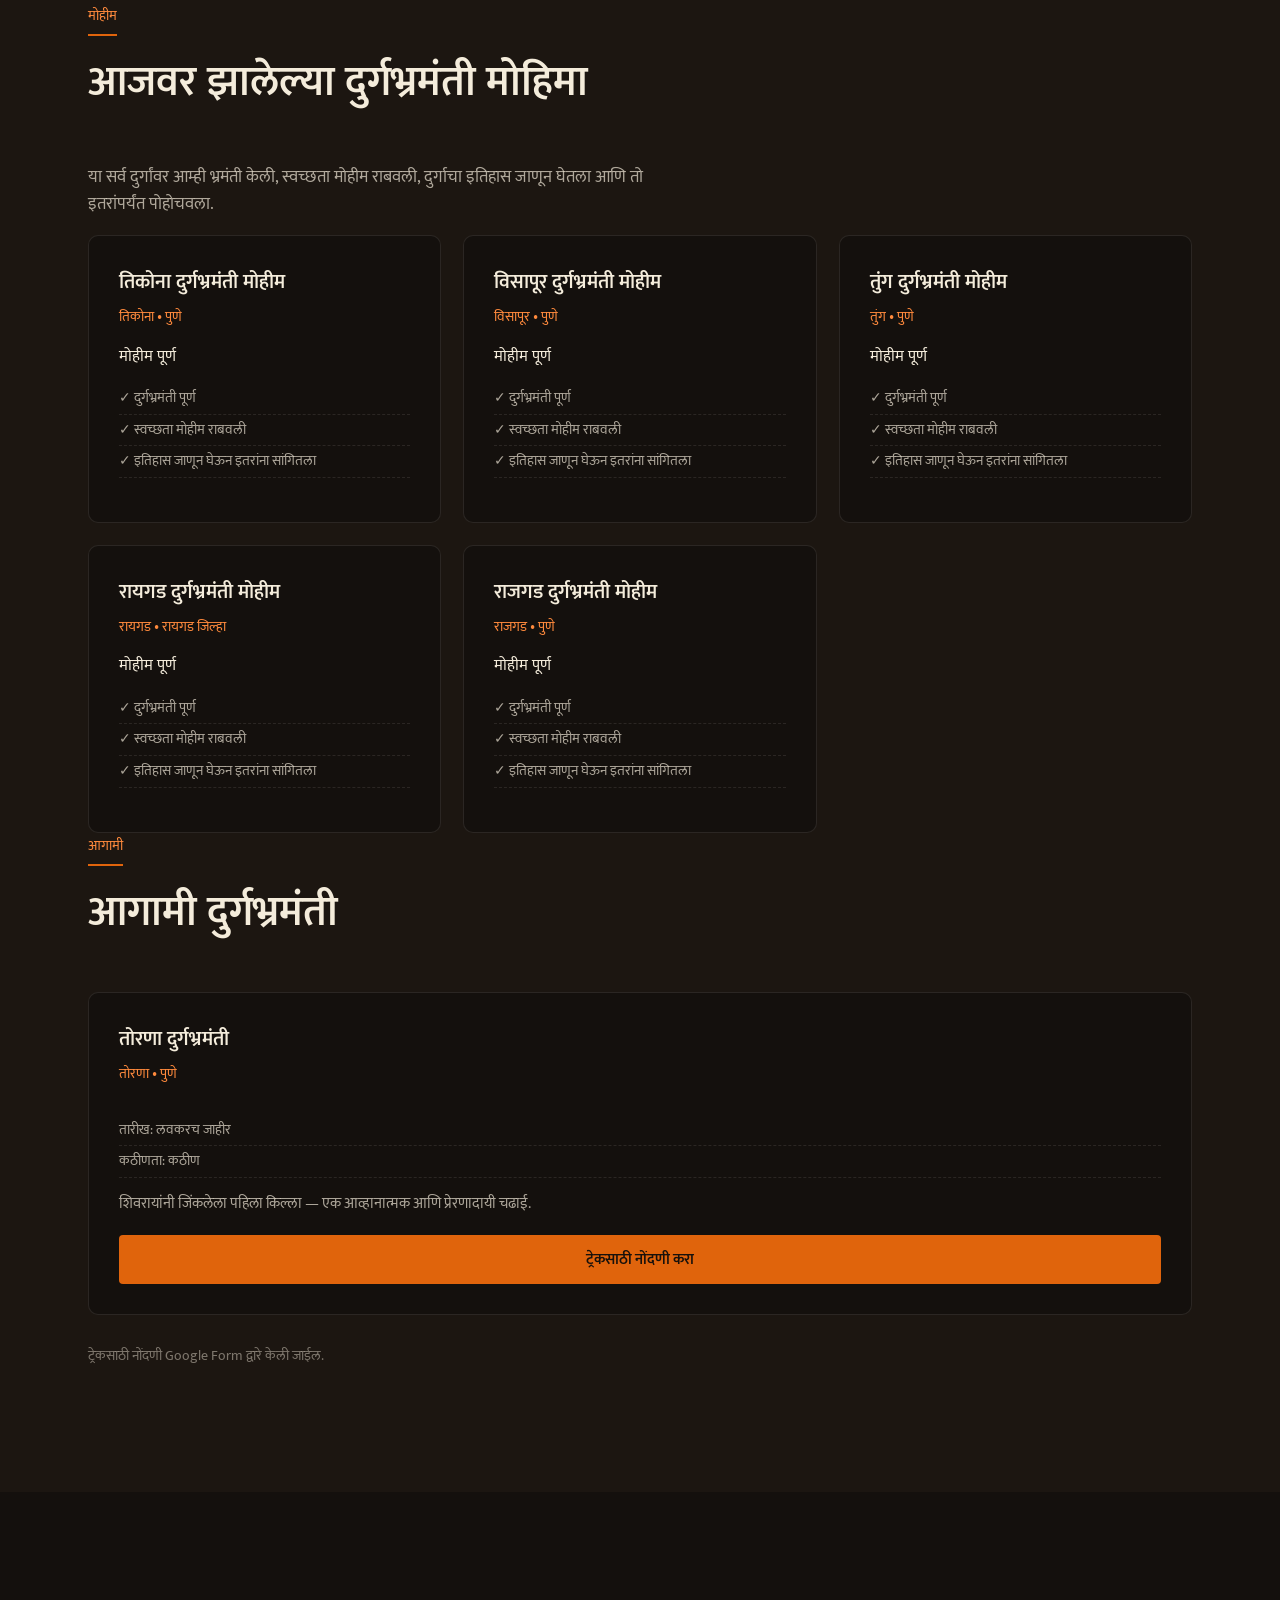
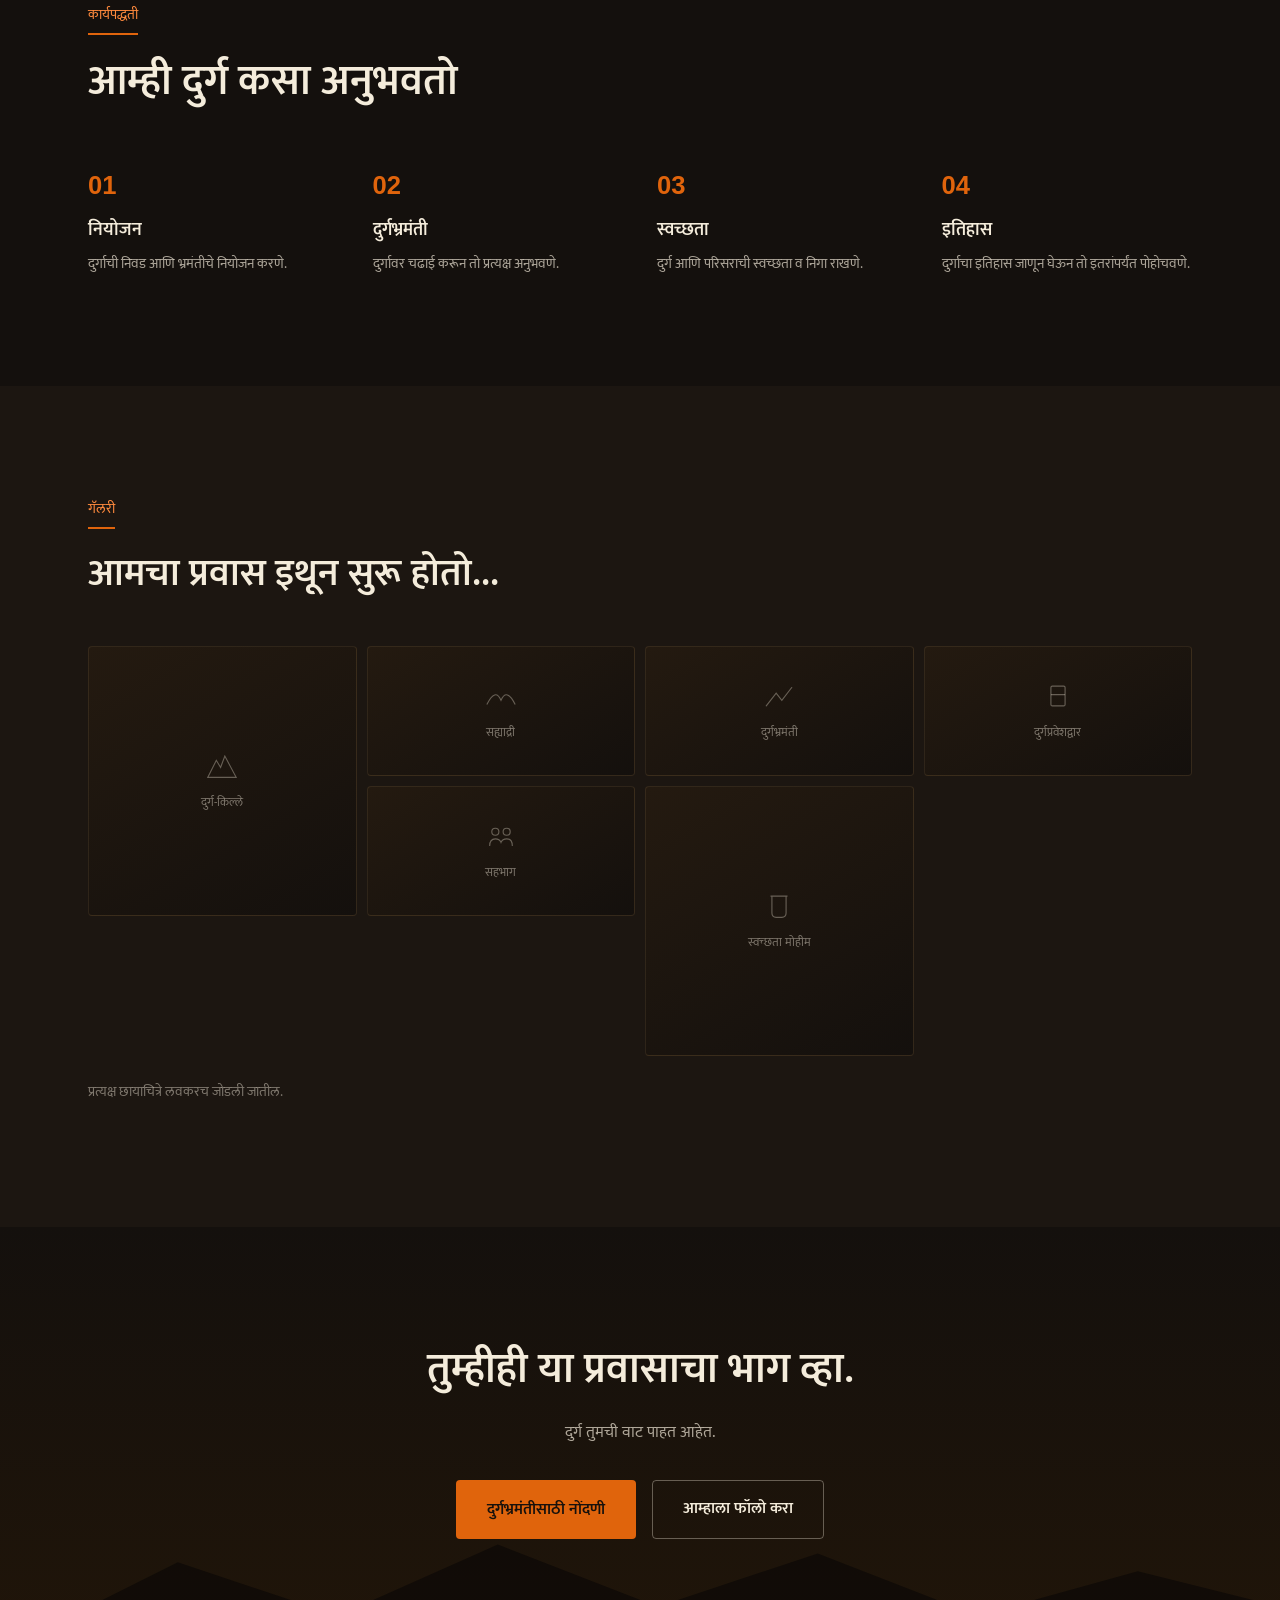
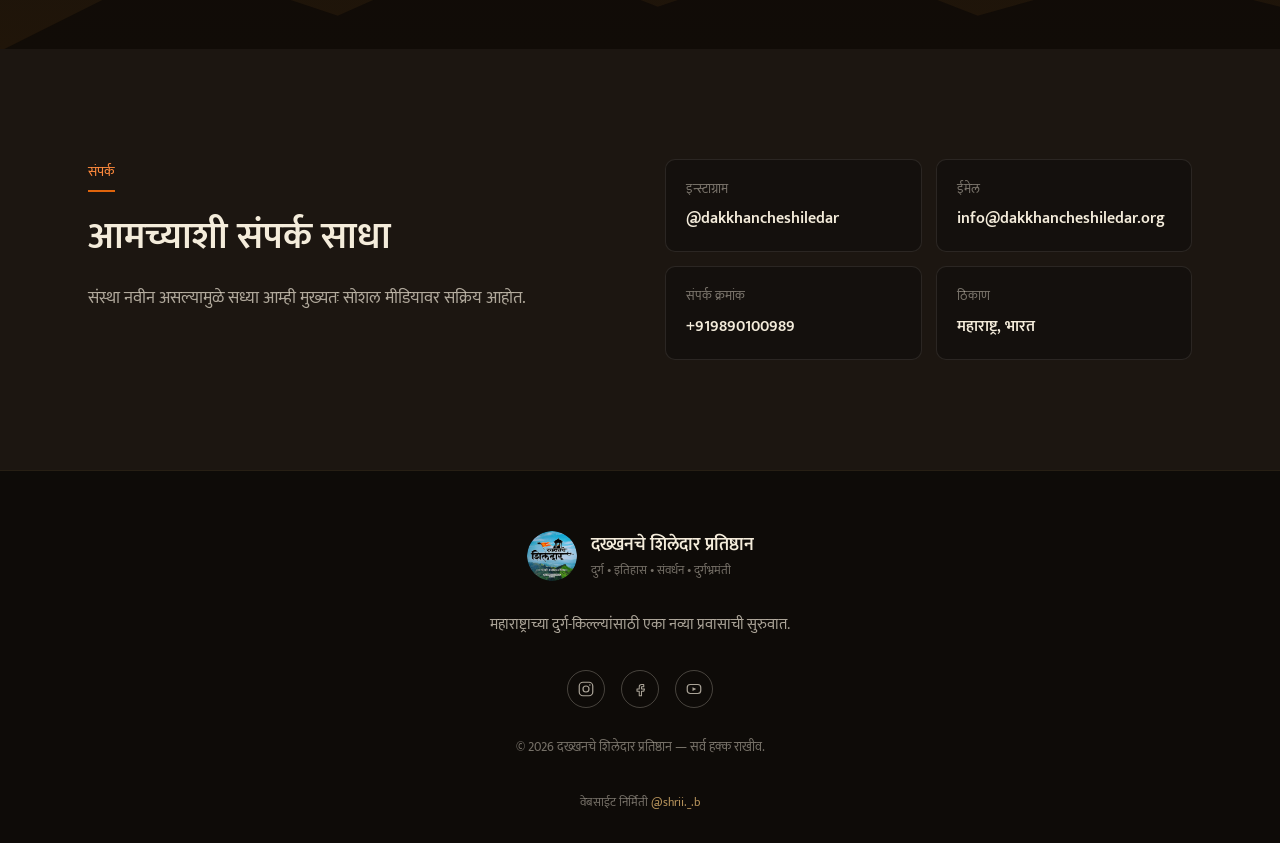
==== commit d2fe355d: "Update trek section and remove empty trek card" ====
--- a/index.html
+++ b/index.html
@@ -170,26 +170,89 @@
   </div>
 </section>
 
-<!-- ================= UPCOMING TREKS ================= -->
+<!-- ================= TREKS: COMPLETED MOHIMS + UPCOMING ================= -->
 <section class="section treks" id="treks">
   <div class="section__inner">
-    <p class="eyebrow" data-mr="दुर्गभ्रमंती" data-en="Treks">दुर्गभ्रमंती</p>
-    <h2 data-mr="आगामी दुर्गभ्रमंती" data-en="Upcoming Treks">आगामी दुर्गभ्रमंती</h2>
-
-    <div class="trek-cards">
-      <div class="trek-card">
-        <div class="trek-card__top">
-          <h3 data-mr="राजगड दुर्गभ्रमंती" data-en="Rajgad Trek">राजगड दुर्गभ्रमंती</h3>
+
+    <!-- ---- Completed treks / मोहीम ---- -->
+    <p class="eyebrow" data-mr="मोहीम" data-en="Missions">मोहीम</p>
+    <h2 data-mr="आजवर झालेल्या दुर्गभ्रमंती मोहिमा" data-en="Treks & Missions Completed So Far">आजवर झालेल्या दुर्गभ्रमंती मोहिमा</h2>
+    <p class="lead" data-mr="या सर्व दुर्गांवर आम्ही भ्रमंती केली, स्वच्छता मोहीम राबवली, दुर्गाचा इतिहास जाणून घेतला आणि तो इतरांपर्यंत पोहोचवला." data-en="On each of these forts we trekked, carried out a clean-up mission, learned the fort's history and shared it with others.">या सर्व दुर्गांवर आम्ही भ्रमंती केली, स्वच्छता मोहीम राबवली, दुर्गाचा इतिहास जाणून घेतला आणि तो इतरांपर्यंत पोहोचवला.</p>
+
+    <div class="trek-cards trek-cards--done">
+      <div class="trek-card trek-card--done">
+        <div class="trek-card__top">
+          <h3 data-mr="तिकोना दुर्गभ्रमंती मोहीम" data-en="Tikona Trek Mission">तिकोना दुर्गभ्रमंती मोहीम</h3>
+          <span class="trek-card__place" data-mr="तिकोना • पुणे" data-en="Tikona • Pune">तिकोना • पुणे</span>
+        </div>
+        <span class="mohim-badge" data-mr="मोहीम पूर्ण" data-en="Mission Completed">मोहीम पूर्ण</span>
+        <ul class="trek-card__meta trek-card__meta--done">
+          <li data-mr="✓ दुर्गभ्रमंती पूर्ण" data-en="✓ Trek completed">✓ दुर्गभ्रमंती पूर्ण</li>
+          <li data-mr="✓ स्वच्छता मोहीम राबवली" data-en="✓ Clean-up mission carried out">✓ स्वच्छता मोहीम राबवली</li>
+          <li data-mr="✓ इतिहास जाणून घेऊन इतरांना सांगितला" data-en="✓ History learned and shared with others">✓ इतिहास जाणून घेऊन इतरांना सांगितला</li>
+        </ul>
+      </div>
+
+      <div class="trek-card trek-card--done">
+        <div class="trek-card__top">
+          <h3 data-mr="विसापूर दुर्गभ्रमंती मोहीम" data-en="Visapur Trek Mission">विसापूर दुर्गभ्रमंती मोहीम</h3>
+          <span class="trek-card__place" data-mr="विसापूर • पुणे" data-en="Visapur • Pune">विसापूर • पुणे</span>
+        </div>
+        <span class="mohim-badge" data-mr="मोहीम पूर्ण" data-en="Mission Completed">मोहीम पूर्ण</span>
+        <ul class="trek-card__meta trek-card__meta--done">
+          <li data-mr="✓ दुर्गभ्रमंती पूर्ण" data-en="✓ Trek completed">✓ दुर्गभ्रमंती पूर्ण</li>
+          <li data-mr="✓ स्वच्छता मोहीम राबवली" data-en="✓ Clean-up mission carried out">✓ स्वच्छता मोहीम राबवली</li>
+          <li data-mr="✓ इतिहास जाणून घेऊन इतरांना सांगितला" data-en="✓ History learned and shared with others">✓ इतिहास जाणून घेऊन इतरांना सांगितला</li>
+        </ul>
+      </div>
+
+      <div class="trek-card trek-card--done">
+        <div class="trek-card__top">
+          <h3 data-mr="तुंग दुर्गभ्रमंती मोहीम" data-en="Tung Trek Mission">तुंग दुर्गभ्रमंती मोहीम</h3>
+          <span class="trek-card__place" data-mr="तुंग • पुणे" data-en="Tung • Pune">तुंग • पुणे</span>
+        </div>
+        <span class="mohim-badge" data-mr="मोहीम पूर्ण" data-en="Mission Completed">मोहीम पूर्ण</span>
+        <ul class="trek-card__meta trek-card__meta--done">
+          <li data-mr="✓ दुर्गभ्रमंती पूर्ण" data-en="✓ Trek completed">✓ दुर्गभ्रमंती पूर्ण</li>
+          <li data-mr="✓ स्वच्छता मोहीम राबवली" data-en="✓ Clean-up mission carried out">✓ स्वच्छता मोहीम राबवली</li>
+          <li data-mr="✓ इतिहास जाणून घेऊन इतरांना सांगितला" data-en="✓ History learned and shared with others">✓ इतिहास जाणून घेऊन इतरांना सांगितला</li>
+        </ul>
+      </div>
+
+      <div class="trek-card trek-card--done">
+        <div class="trek-card__top">
+          <h3 data-mr="रायगड दुर्गभ्रमंती मोहीम" data-en="Raigad Trek Mission">रायगड दुर्गभ्रमंती मोहीम</h3>
+          <span class="trek-card__place" data-mr="रायगड • रायगड जिल्हा" data-en="Raigad • Raigad District">रायगड • रायगड जिल्हा</span>
+        </div>
+        <span class="mohim-badge" data-mr="मोहीम पूर्ण" data-en="Mission Completed">मोहीम पूर्ण</span>
+        <ul class="trek-card__meta trek-card__meta--done">
+          <li data-mr="✓ दुर्गभ्रमंती पूर्ण" data-en="✓ Trek completed">✓ दुर्गभ्रमंती पूर्ण</li>
+          <li data-mr="✓ स्वच्छता मोहीम राबवली" data-en="✓ Clean-up mission carried out">✓ स्वच्छता मोहीम राबवली</li>
+          <li data-mr="✓ इतिहास जाणून घेऊन इतरांना सांगितला" data-en="✓ History learned and shared with others">✓ इतिहास जाणून घेऊन इतरांना सांगितला</li>
+        </ul>
+      </div>
+
+      <div class="trek-card trek-card--done">
+        <div class="trek-card__top">
+          <h3 data-mr="राजगड दुर्गभ्रमंती मोहीम" data-en="Rajgad Trek Mission">राजगड दुर्गभ्रमंती मोहीम</h3>
           <span class="trek-card__place" data-mr="राजगड • पुणे" data-en="Rajgad • Pune">राजगड • पुणे</span>
         </div>
-        <ul class="trek-card__meta">
-          <li><span data-mr="तारीख" data-en="Date">तारीख</span>: <span data-mr="लवकरच जाहीर" data-en="To be announced">लवकरच जाहीर</span></li>
-          <li><span data-mr="कठीणता" data-en="Difficulty">कठीणता</span>: <span data-mr="मध्यम" data-en="Moderate">मध्यम</span></li>
-        </ul>
-        <p data-mr="स्वराज्याच्या राजधानीचा इतिहास जवळून अनुभवणारी एक संस्मरणीय भ्रमंती." data-en="A memorable trek to experience the history of Swarajya's first capital up close.">स्वराज्याच्या राजधानीचा इतिहास जवळून अनुभवणारी एक संस्मरणीय भ्रमंती.</p>
-        <button class="btn btn--primary btn--small trek-register" data-mr="ट्रेकसाठी नोंदणी करा" data-en="Register for Trek">ट्रेकसाठी नोंदणी करा</button>
-      </div>
-
+        <span class="mohim-badge" data-mr="मोहीम पूर्ण" data-en="Mission Completed">मोहीम पूर्ण</span>
+        <ul class="trek-card__meta trek-card__meta--done">
+          <li data-mr="✓ दुर्गभ्रमंती पूर्ण" data-en="✓ Trek completed">✓ दुर्गभ्रमंती पूर्ण</li>
+          <li data-mr="✓ स्वच्छता मोहीम राबवली" data-en="✓ Clean-up mission carried out">✓ स्वच्छता मोहीम राबवली</li>
+          <li data-mr="✓ इतिहास जाणून घेऊन इतरांना सांगितला" data-en="✓ History learned and shared with others">✓ इतिहास जाणून घेऊन इतरांना सांगितला</li>
+        </ul>
+      </div>
+    </div>
+
+    <div class="treks__divider" aria-hidden="true"></div>
+
+    <!-- ---- Upcoming trek: Torna ---- -->
+    <p class="eyebrow" data-mr="आगामी" data-en="Upcoming">आगामी</p>
+    <h2 data-mr="आगामी दुर्गभ्रमंती" data-en="Upcoming Trek">आगामी दुर्गभ्रमंती</h2>
+
+    <div class="trek-cards trek-cards--single">
       <div class="trek-card">
         <div class="trek-card__top">
           <h3 data-mr="तोरणा दुर्गभ्रमंती" data-en="Torna Trek">तोरणा दुर्गभ्रमंती</h3>
@@ -201,13 +264,6 @@
         </ul>
         <p data-mr="शिवरायांनी जिंकलेला पहिला किल्ला — एक आव्हानात्मक आणि प्रेरणादायी चढाई." data-en="The first fort won by Shivaji Maharaj — a challenging and inspiring climb.">शिवरायांनी जिंकलेला पहिला किल्ला — एक आव्हानात्मक आणि प्रेरणादायी चढाई.</p>
         <button class="btn btn--primary btn--small trek-register" data-mr="ट्रेकसाठी नोंदणी करा" data-en="Register for Trek">ट्रेकसाठी नोंदणी करा</button>
-      </div>
-
-      <div class="trek-card trek-card--empty">
-        <div class="trek-card__empty-icon">
-          <svg viewBox="0 0 48 48"><path d="M8 40 L18 18 L24 26 L30 12 L40 40 Z" fill="none" stroke="currentColor" stroke-width="2" opacity="0.6"/></svg>
-        </div>
-        <p data-mr="लवकरच पहिली दुर्गभ्रमंती जाहीर केली जाईल." data-en="Our first trek will be announced soon.">लवकरच पहिली दुर्गभ्रमंती जाहीर केली जाईल.</p>
       </div>
     </div>
 
